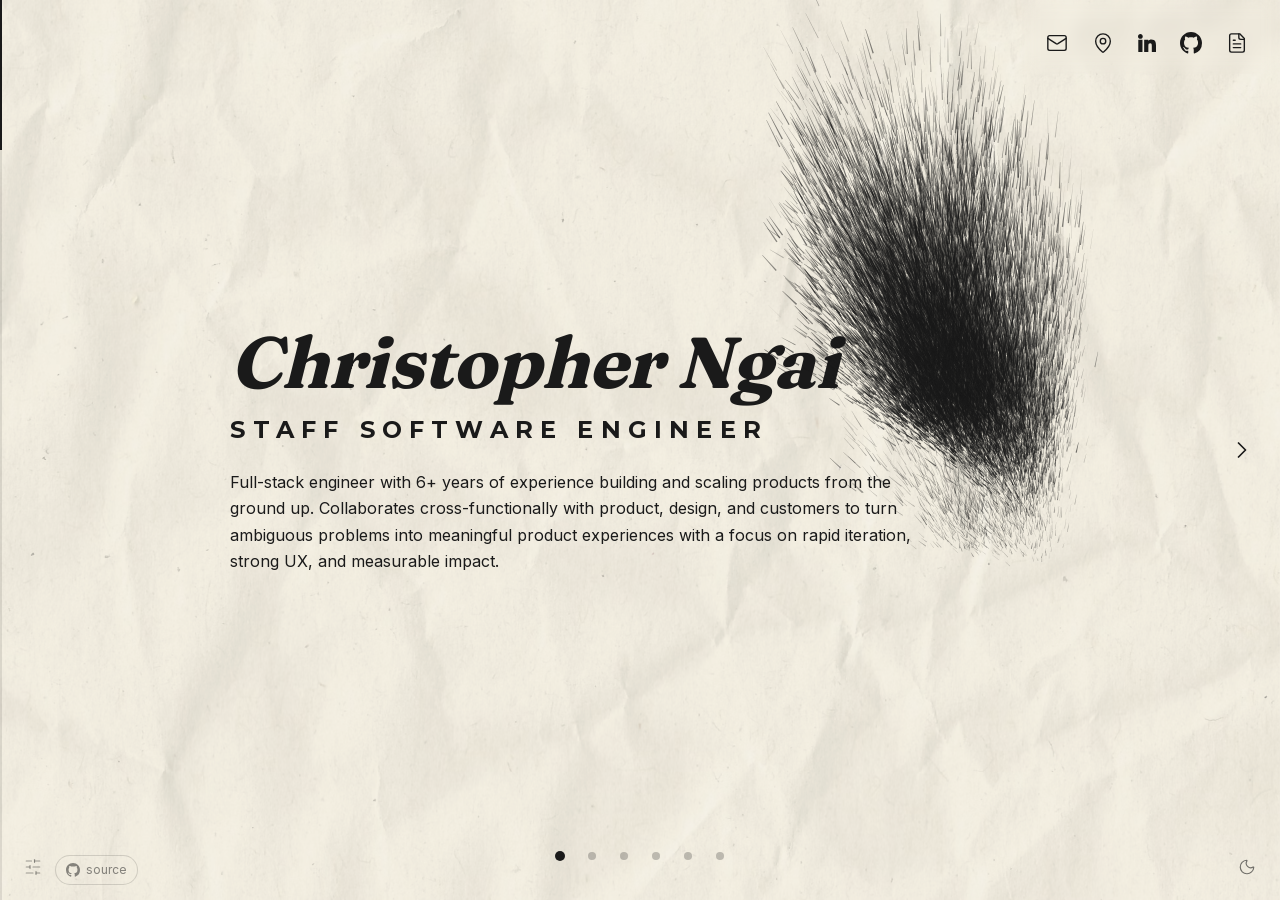
==== for-chris/index.html @ 0be7cb11 "for-chris: preview of christopherngai.com with steering particles Static export of the reconstructio" ====
<!DOCTYPE html><!--UmspXQQrrNGrpHfJHX1kt--><html lang="en" class="inter_5901b7c6-module__ec5Qua__variable fraunces_25c2f599-module__MPtt3G__variable montserrat_d925d8ff-module__mJ-ZZq__variable"><head><meta charSet="utf-8"/><meta name="viewport" content="width=device-width, initial-scale=1"/><link rel="preload" href="/for-chris/_next/static/media/03bda585a99c6450-s.p.ad37b9d9.woff2" as="font" crossorigin="" type="font/woff2"/><link rel="preload" href="/for-chris/_next/static/media/221faba0970ae6e0-s.p.a2cf9b4d.woff2" as="font" crossorigin="" type="font/woff2"/><link rel="preload" href="/for-chris/_next/static/media/83afe278b6a6bb3c-s.p.3a6ba036.woff2" as="font" crossorigin="" type="font/woff2"/><link rel="stylesheet" href="/for-chris/_next/static/chunks/7a5a67666a123b62.css" data-precedence="next"/><link rel="preload" as="script" fetchPriority="low" href="/for-chris/_next/static/chunks/21a0a4061f3ab64d.js"/><script src="/for-chris/_next/static/chunks/aee6c7720838f8a2.js" async=""></script><script src="/for-chris/_next/static/chunks/e3a0896d11464b5d.js" async=""></script><script src="/for-chris/_next/static/chunks/turbopack-8c52d5e7f05a9fce.js" async=""></script><script src="/for-chris/_next/static/chunks/ff1a16fafef87110.js" async=""></script><script src="/for-chris/_next/static/chunks/d2be314c3ece3fbe.js" async=""></script><script src="/for-chris/_next/static/chunks/b44d5087ed7af10b.js" async=""></script><script src="/for-chris/_next/static/chunks/598f9e9ed10eebd5.js" async=""></script><meta name="next-size-adjust" content=""/><title>Christopher Ngai | Software Engineer</title><meta name="description" content="Staff Software Engineer with 6+ years building products at scale. Modern Animal (healthtech), Elsewhere (iOS). UCLA CS. TypeScript, React, Go, AWS."/><link rel="author" href="https://github.com/cngai"/><meta name="author" content="Christopher Ngai"/><meta name="keywords" content="Christopher Ngai,software engineer,staff engineer,full-stack developer,React,TypeScript,Modern Animal,healthtech,iOS,UCLA,Los Angeles"/><meta name="creator" content="Christopher Ngai"/><meta name="robots" content="noindex, nofollow"/><meta property="og:title" content="Christopher Ngai | Software Engineer"/><meta property="og:description" content="Staff Software Engineer with 6+ years building products at scale. Modern Animal (healthtech), Elsewhere (iOS). UCLA CS. TypeScript, React, Go, AWS."/><meta property="og:url" content="https://cngai.dev/"/><meta property="og:site_name" content="Christopher Ngai"/><meta property="og:locale" content="en_US"/><meta property="og:image" content="https://www.christopherngai.com/og-image.png"/><meta property="og:image:width" content="1200"/><meta property="og:image:height" content="630"/><meta property="og:image:alt" content="Christopher Ngai – Staff Software Engineer. Modern Animal, Elsewhere, UCLA."/><meta property="og:type" content="website"/><meta name="twitter:card" content="summary_large_image"/><meta name="twitter:title" content="Christopher Ngai | Software Engineer"/><meta name="twitter:description" content="Staff Software Engineer with 6+ years building products at scale. Modern Animal (healthtech), Elsewhere (iOS). UCLA CS."/><meta name="twitter:image" content="https://www.christopherngai.com/og-image.png"/><link rel="icon" href="/for-chris/icon.svg?icon.8f365269.svg" sizes="any" type="image/svg+xml"/><script>(function(){try{var d=localStorage.getItem("theme-dark");var dark=d!==null?d==="true":window.matchMedia("(prefers-color-scheme:dark)").matches;if(dark)document.documentElement.classList.add("dark")}catch(e){}})();</script><script src="/for-chris/_next/static/chunks/a6dad97d9634a72d.js" noModule=""></script></head><body class="font-sans"><div hidden=""><!--$--><!--/$--></div><div class="h-screen w-screen overflow-hidden bg-paper relative"><div class="fixed inset-0 pointer-events-none opacity-35 dark:opacity-0 transition-opacity duration-300" style="z-index:0;mix-blend-mode:multiply" aria-hidden="true"><img alt="" loading="lazy" decoding="async" data-nimg="fill" style="position:absolute;height:100%;width:100%;left:0;top:0;right:0;bottom:0;object-fit:cover;color:transparent" src="/for-chris/_next/static/media/crumpled-paper.96dbb51f.avif"/></div><a href="https://github.com/jcksncllwy/christopherngai-site" target="_blank" rel="noopener noreferrer" class="fixed bottom-4 left-14 z-50 flex items-center gap-1.5 rounded-full px-2.5 py-1.5 text-xs text-ink/50 hover:text-ink hover:bg-ink/10 ring-1 ring-ink/15 transition-colors duration-300" aria-label="Source code for this version of the site"><svg width="14" height="14" viewBox="0 0 24 24" fill="currentColor" aria-hidden="true"><path d="M12 0C5.37 0 0 5.37 0 12c0 5.31 3.435 9.795 8.205 11.385.6.105.825-.255.825-.57 0-.285-.015-1.23-.015-2.235-3.015.555-3.795-.735-4.035-1.41-.135-.345-.72-1.41-1.23-1.695-.42-.225-1.02-.78-.015-.795.945-.015 1.62.87 1.845 1.23 1.08 1.815 2.805 1.305 3.495.99.105-.78.42-1.305.765-1.605-2.67-.3-5.46-1.335-5.46-5.925 0-1.305.465-2.385 1.23-3.225-.12-.3-.54-1.53.12-3.18 0 0 1.005-.315 3.3 1.23.96-.27 1.98-.405 3-.405s2.04.135 3 .405c2.295-1.56 3.3-1.23 3.3-1.23.66 1.65.24 2.88.12 3.18.765.84 1.23 1.905 1.23 3.225 0 4.605-2.805 5.625-5.475 5.925.435.375.81 1.095.81 2.22 0 1.605-.015 2.895-.015 3.3 0 .315.225.69.825.57A12.02 12.02 0 0 0 24 12c0-6.63-5.37-12-12-12z"></path></svg>source</a><div class="fixed top-0 left-0 right-0 md:left-auto z-30 flex flex-row items-center justify-evenly md:justify-end gap-4 md:gap-2 md:pr-6 md:pt-6 py-3 px-4 md:backdrop-blur-sm md:border-none" aria-label="Contact links"><a href="mailto:contact@christopherngai.com" class="p-2 rounded-full text-ink hover:bg-ink/10 transition-colors cursor-pointer" aria-label="Email: contact@christopherngai.com"><svg xmlns="http://www.w3.org/2000/svg" width="22" height="22" viewBox="0 0 24 24" fill="none" stroke="currentColor" stroke-width="1.5" stroke-linecap="round" stroke-linejoin="round" class="lucide lucide-mail" aria-hidden="true"><path d="m22 7-8.991 5.727a2 2 0 0 1-2.009 0L2 7"></path><rect x="2" y="4" width="20" height="16" rx="2"></rect></svg></a><span class="group relative p-2 rounded-full text-ink hover:bg-ink/10 transition-colors duration-200 cursor-default" aria-label="Location: Los Angeles, CA" tabindex="0"><svg xmlns="http://www.w3.org/2000/svg" width="22" height="22" viewBox="0 0 24 24" fill="none" stroke="currentColor" stroke-width="1.5" stroke-linecap="round" stroke-linejoin="round" class="lucide lucide-map-pin" aria-hidden="true"><path d="M20 10c0 4.993-5.539 10.193-7.399 11.799a1 1 0 0 1-1.202 0C9.539 20.193 4 14.993 4 10a8 8 0 0 1 16 0"></path><circle cx="12" cy="10" r="3"></circle></svg><span class="absolute top-[calc(100%+0.25rem)] left-1/2 -translate-x-1/2 px-2 py-1 text-xs text-ink bg-paper-dark rounded transition-opacity duration-150 whitespace-nowrap pointer-events-none
            md:opacity-0 md:group-hover:opacity-100
            opacity-0">Los Angeles, CA</span></span><a href="https://linkedin.com/in/ctngai" target="_blank" rel="noopener noreferrer" class="p-2 rounded-full text-ink hover:bg-ink/10 transition-colors cursor-pointer" aria-label="LinkedIn profile"><svg width="18" height="18" viewBox="0 0 310 310" fill="currentColor" aria-hidden="true"><path d="M72.16,99.73H9.927c-2.762,0-5,2.239-5,5v199.928c0,2.762,2.238,5,5,5H72.16c2.762,0,5-2.238,5-5V104.73C77.16,101.969,74.922,99.73,72.16,99.73z"></path><path d="M41.066,0.341C18.422,0.341,0,18.743,0,41.362C0,63.991,18.422,82.4,41.066,82.4c22.626,0,41.033-18.41,41.033-41.038C82.1,18.743,63.692,0.341,41.066,0.341z"></path><path d="M230.454,94.761c-24.995,0-43.472,10.745-54.679,22.954V104.73c0-2.761-2.238-5-5-5h-59.599c-2.762,0-5,2.239-5,5v199.928c0,2.762,2.238,5,5,5h62.097c2.762,0,5-2.238,5-5v-98.918c0-33.333,9.054-46.319,32.29-46.319c25.306,0,27.317,20.818,27.317,48.034v97.204c0,2.762,2.238,5,5,5H305c2.762,0,5-2.238,5-5V194.995C310,145.43,300.549,94.761,230.454,94.761z"></path></svg></a><a href="https://github.com/cngai" target="_blank" rel="noopener noreferrer" class="p-2 rounded-full text-ink hover:bg-ink/10 transition-colors cursor-pointer" aria-label="GitHub profile"><svg width="22" height="22" viewBox="0 0 24 24" fill="currentColor" aria-hidden="true"><path d="M12 0C5.37 0 0 5.37 0 12c0 5.31 3.435 9.795 8.205 11.385.6.105.825-.255.825-.57 0-.285-.015-1.23-.015-2.235-3.015.555-3.795-.735-4.035-1.41-.135-.345-.72-1.41-1.23-1.695-.42-.225-1.02-.78-.015-.795.945-.015 1.62.87 1.845 1.23 1.08 1.815 2.805 1.305 3.495.99.105-.78.42-1.305.765-1.605-2.67-.3-5.46-1.335-5.46-5.925 0-1.305.465-2.385 1.23-3.225-.12-.3-.54-1.53.12-3.18 0 0 1.005-.315 3.3 1.23.96-.27 1.98-.405 3-.405s2.04.135 3 .405c2.295-1.56 3.3-1.23 3.3-1.23.66 1.65.24 2.88.12 3.18.765.84 1.23 1.905 1.23 3.225 0 4.605-2.805 5.625-5.475 5.925.435.375.81 1.095.81 2.22 0 1.605-.015 2.895-.015 3.3 0 .315.225.69.825.57A12.02 12.02 0 0 0 24 12c0-6.63-5.37-12-12-12z"></path></svg></a><a href="https://www.christopherngai.com/Christopher_Ngai_Resume.pdf" target="_blank" rel="noopener noreferrer" class="p-2 rounded-full text-ink hover:bg-ink/10 transition-colors cursor-pointer" aria-label="Resume"><svg xmlns="http://www.w3.org/2000/svg" width="22" height="22" viewBox="0 0 24 24" fill="none" stroke="currentColor" stroke-width="1.5" stroke-linecap="round" stroke-linejoin="round" class="lucide lucide-file-text" aria-hidden="true"><path d="M15 2H6a2 2 0 0 0-2 2v16a2 2 0 0 0 2 2h12a2 2 0 0 0 2-2V7Z"></path><path d="M14 2v4a2 2 0 0 0 2 2h4"></path><path d="M10 9H8"></path><path d="M16 13H8"></path><path d="M16 17H8"></path></svg></a></div><nav class="fixed z-40 flex gap-2 bottom-8 left-1/2 -translate-x-1/2 flex-row" aria-label="Section navigation"><button class="group relative p-2 cursor-pointer" aria-label="Go to Intro" aria-current="true"><span class="block w-2 h-2 rounded-full transition-colors duration-300 bg-ink"></span><span class="absolute bottom-[calc(100%+0.5rem)] left-1/2 -translate-x-1/2 px-2 py-1 text-xs text-ink bg-paper-dark rounded opacity-0 group-hover:opacity-100 transition-opacity duration-200 whitespace-nowrap pointer-events-none">Intro</span></button><button class="group relative p-2 cursor-pointer" aria-label="Go to Experience"><span class="block w-2 h-2 rounded-full transition-colors duration-300 bg-ink/25 group-hover:bg-ink/50"></span><span class="absolute bottom-[calc(100%+0.5rem)] left-1/2 -translate-x-1/2 px-2 py-1 text-xs text-ink bg-paper-dark rounded opacity-0 group-hover:opacity-100 transition-opacity duration-200 whitespace-nowrap pointer-events-none">Experience</span></button><button class="group relative p-2 cursor-pointer" aria-label="Go to Projects"><span class="block w-2 h-2 rounded-full transition-colors duration-300 bg-ink/25 group-hover:bg-ink/50"></span><span class="absolute bottom-[calc(100%+0.5rem)] left-1/2 -translate-x-1/2 px-2 py-1 text-xs text-ink bg-paper-dark rounded opacity-0 group-hover:opacity-100 transition-opacity duration-200 whitespace-nowrap pointer-events-none">Projects</span></button><button class="group relative p-2 cursor-pointer" aria-label="Go to Education"><span class="block w-2 h-2 rounded-full transition-colors duration-300 bg-ink/25 group-hover:bg-ink/50"></span><span class="absolute bottom-[calc(100%+0.5rem)] left-1/2 -translate-x-1/2 px-2 py-1 text-xs text-ink bg-paper-dark rounded opacity-0 group-hover:opacity-100 transition-opacity duration-200 whitespace-nowrap pointer-events-none">Education</span></button><button class="group relative p-2 cursor-pointer" aria-label="Go to Skills"><span class="block w-2 h-2 rounded-full transition-colors duration-300 bg-ink/25 group-hover:bg-ink/50"></span><span class="absolute bottom-[calc(100%+0.5rem)] left-1/2 -translate-x-1/2 px-2 py-1 text-xs text-ink bg-paper-dark rounded opacity-0 group-hover:opacity-100 transition-opacity duration-200 whitespace-nowrap pointer-events-none">Skills</span></button><button class="group relative p-2 cursor-pointer" aria-label="Go to Interests"><span class="block w-2 h-2 rounded-full transition-colors duration-300 bg-ink/25 group-hover:bg-ink/50"></span><span class="absolute bottom-[calc(100%+0.5rem)] left-1/2 -translate-x-1/2 px-2 py-1 text-xs text-ink bg-paper-dark rounded opacity-0 group-hover:opacity-100 transition-opacity duration-200 whitespace-nowrap pointer-events-none">Interests</span></button></nav><div class="fixed z-30 bg-ink/10 top-0 left-0 bottom-0 w-0.5"><div class="bg-ink w-full" style="height:16.666666666666664%;width:100%"></div></div><canvas class="fixed inset-0 z-[35] pointer-events-none" aria-hidden="true"></canvas><button type="button" class="fixed bottom-4 left-4 z-50 p-2 rounded-full text-ink/40 hover:text-ink transition-colors duration-300 cursor-pointer" aria-label="Show particle controls" aria-expanded="false"><svg xmlns="http://www.w3.org/2000/svg" width="18" height="18" viewBox="0 0 24 24" fill="none" stroke="currentColor" stroke-width="1.5" stroke-linecap="round" stroke-linejoin="round" class="lucide lucide-sliders-horizontal" aria-hidden="true"><line x1="21" x2="14" y1="4" y2="4"></line><line x1="10" x2="3" y1="4" y2="4"></line><line x1="21" x2="12" y1="12" y2="12"></line><line x1="8" x2="3" y1="12" y2="12"></line><line x1="21" x2="16" y1="20" y2="20"></line><line x1="12" x2="3" y1="20" y2="20"></line><line x1="14" x2="14" y1="2" y2="6"></line><line x1="8" x2="8" y1="10" y2="14"></line><line x1="16" x2="16" y1="18" y2="22"></line></svg></button><button type="button" class="fixed right-4 top-1/2 -translate-y-1/2 z-10 p-2 rounded-full text-ink transition-colors duration-300 hover:bg-ink/10 cursor-pointer" aria-label="Next section"><svg xmlns="http://www.w3.org/2000/svg" width="28" height="28" viewBox="0 0 24 24" fill="none" stroke="currentColor" stroke-width="1.5" stroke-linecap="round" stroke-linejoin="round" class="lucide lucide-chevron-right" aria-hidden="true"><path d="m9 18 6-6-6-6"></path></svg></button><div class="h-full w-full scrollbar-hide overflow-x-auto overflow-y-hidden snap-x snap-mandatory flex"><div class="min-w-full h-full shrink-0 snap-start"><section class="section-container snap-start flex items-center justify-center p-5 md:p-16 lg:p-24 relative"><div class="max-w-[51.2rem] lg:max-w-[38rem] xl:max-w-[51.2rem] w-full flex flex-col md:flex-row items-center gap-4 md:gap-16 lg:gap-24" style="opacity:0"><div class="flex-1 text-left md:text-left flex flex-col gap-4 md:gap-6"><div class="flex-1 text-left md:text-left flex flex-col gap-3 md:gap-4"><h1 class="type-title text-4xl md:text-6xl lg:text-7xl text-ink" style="opacity:0;transform:translateY(20px)">Christopher Ngai</h1><p class="type-subtitle tracking-[0.3em] uppercase text-ink" style="opacity:0;transform:translateY(20px)">Staff Software Engineer</p></div><p class="type-body text-ink" style="opacity:0;transform:translateY(20px)">Full-stack engineer with 6+ years of experience building and scaling products from the ground up. Collaborates cross-functionally with product, design, and customers to turn ambiguous problems into meaningful product experiences with a focus on rapid iteration, strong UX, and measurable impact.</p></div></div></section></div><div class="min-w-full h-full shrink-0 snap-start"><section class="section-container snap-start flex items-center justify-center p-5 md:p-16 lg:p-24 relative"><div class="max-w-[44.8rem] w-full max-h-[85vh] overflow-y-auto"><div class="text-left flex flex-col gap-3 md:gap-4"><h1 class="type-title text-4xl md:text-6xl lg:text-7xl text-ink">Experience</h1><div class="flex flex-col gap-1.5 md:gap-2"><div class="type-subtitle flex flex-col md:flex-row md:justify-between md:items-baseline gap-0.5 md:gap-4 text-ink"><span>Modern Animal</span><span class="flex-shrink-0 md:ml-auto text-sm md:text-[1.5rem]">2019 - Present</span></div><p class="type-body-large text-ink">Staff Software Engineer</p></div><p class="type-body text-ink">Grew from intern to Staff Engineer over 6 years at a tech-forward veterinary company, helping scale products to 90,000 members and $95M revenue.</p><ul class="type-body text-ink flex flex-col gap-2 md:gap-3 list-none pl-0"><li class="flex gap-2 md:gap-3 items-start"><span class="text-ink flex-shrink-0">•</span><span>Drove $2.1M ARR by architecting Autoship subscriptions (billing, EMR, e-commerce), reaching 4,100+ active subs and doubling ship dispense rate from 5% to 10% in 6 months.</span></li><li class="flex gap-2 md:gap-3 items-start"><span class="text-ink flex-shrink-0">•</span><span>Led integration with one of the nation&#x27;s largest pet pharmacies, shipping 10k+ orders with zero major incidents, expanding catalog by 3x, and saving 190+ ops hours/week.</span></li><li class="flex gap-2 md:gap-3 items-start"><span class="text-ink flex-shrink-0">•</span><span>Introduced AI dev workflows across a 14-engineer team, building Slack-to-GitHub automation on AWS Lambda and driving adoption of agentic coding tools, saving 400+ hours/year.</span></li></ul></div></div></section></div><div class="min-w-full h-full shrink-0 snap-start"><section class="section-container snap-start flex items-center justify-center p-5 md:p-16 lg:p-24"><div class="max-w-[44.8rem] w-full max-h-[85vh] overflow-y-auto"><div class="text-left flex flex-col gap-3 md:gap-4"><h1 class="type-title text-4xl md:text-6xl lg:text-7xl text-ink">Projects</h1><div class="flex flex-col gap-1.5 md:gap-2"><div class="type-subtitle flex flex-col md:flex-row md:justify-between md:items-baseline gap-0.5 md:gap-4 text-ink"><span>Elsewhere<!-- -->, <!-- -->iOS Social Media App</span><span class="flex-shrink-0 md:ml-auto text-sm md:text-[1.5rem]">2025 - Present</span></div><p class="type-body-large text-ink">Founding Engineer</p></div><p class="type-body text-ink">Building a back-to-basics social app: chronological feed, no algorithms, no vanity metrics. Built with Swift, Go, ScyllaDB. 100+ beta users in first month.</p><ul class="type-body text-ink flex flex-col gap-2 md:gap-3 list-none pl-0"><li class="flex gap-2 md:gap-3 items-start"><span class="text-ink flex-shrink-0">•</span><span>Designed and shipped a fast, fluid media experience end-to-end with real-time Websocket feed, multi-image/video posting, and a custom media pipeline handling compression and transcoding.</span></li><li class="flex gap-2 md:gap-3 items-start"><span class="text-ink flex-shrink-0">•</span><span>Building Go backend on self-hosted Kubernetes with ScyllaDB and Cloudflare Workers CDN, optimizing for low-latency media delivery.</span></li></ul></div></div></section></div><div class="min-w-full h-full shrink-0 snap-start"><section class="section-container snap-start flex items-center justify-center p-5 md:p-16 lg:p-24 relative"><div class="max-w-[51.2rem] w-full flex flex-col md:flex-row items-center gap-4 md:gap-16 lg:gap-24"><div class="flex-1 text-left md:text-left flex flex-col gap-4 md:gap-6"><h1 class="type-title text-4xl md:text-6xl lg:text-7xl text-ink">Education</h1><div class="flex flex-col gap-1.5 md:gap-2"><div class="type-subtitle flex flex-col md:flex-row md:justify-between md:items-baseline gap-0.5 md:gap-4 text-ink"><span>University of California, Los Angeles</span><span class="flex-shrink-0 md:ml-auto text-ink text-sm md:text-[1.5rem]">June 2020</span></div><p class="type-body-large text-ink">B.S. Computer Science &amp; Engineering</p><p class="type-body text-ink">Dean&#x27;s Honors List</p></div><div class="flex flex-col gap-1.5 md:gap-2"><div class="type-subtitle flex flex-col md:flex-row md:justify-between md:items-baseline gap-0.5 md:gap-4 text-ink"><span>Campus Events Commission, UCLA</span><span class="flex-shrink-0 md:ml-auto text-ink text-sm md:text-[1.5rem]">2017 - 2020</span></div><p class="type-body-large text-ink">Web Development Director</p><ul class="type-body text-ink flex flex-col gap-2 md:gap-3 list-none pl-0"><li class="flex gap-2 md:gap-3 items-start"><span class="text-ink flex-shrink-0">•</span><span>Managed team of 10 developers building web and mobile apps for campus-wide events.</span></li><li class="flex gap-2 md:gap-3 items-start"><span class="text-ink flex-shrink-0">•</span><span>Built Bruin Bash concert website serving 40,000+ UCLA students.</span></li></ul></div></div></div></section></div><div class="min-w-full h-full shrink-0 snap-start"><section class="section-container snap-start flex items-center justify-center p-5 md:p-16 lg:p-24"><div class="max-w-[51.2rem] w-full max-h-[85vh] overflow-y-auto"><div class="text-left flex flex-col gap-4 md:gap-6"><h1 class="type-title text-4xl md:text-6xl lg:text-7xl text-ink">Skills</h1><div class="grid grid-cols-1 sm:grid-cols-2 lg:grid-cols-3 gap-4 md:gap-6 lg:gap-8"><div class="type-body flex flex-col gap-2"><h3 class="type-subtitle text-ink text-base">Languages</h3><p class="type-body text-ink leading-relaxed">TypeScript, JavaScript, Python</p></div><div class="type-body flex flex-col gap-2"><h3 class="type-subtitle text-ink text-base">Frontend</h3><p class="type-body text-ink leading-relaxed">React, React Native, GraphQL, Apollo, Redux, Zustand</p></div><div class="type-body flex flex-col gap-2"><h3 class="type-subtitle text-ink text-base">Backend</h3><p class="type-body text-ink leading-relaxed">Django, PostgreSQL, Celery, Redis, Strawberry GraphQL</p></div><div class="type-body flex flex-col gap-2"><h3 class="type-subtitle text-ink text-base">AI Tooling</h3><p class="type-body text-ink leading-relaxed">Claude Code, Cursor, Codex, GitHub Copilot, MCP, Langchain</p></div><div class="type-body flex flex-col gap-2"><h3 class="type-subtitle text-ink text-base">Cloud &amp; Infra</h3><p class="type-body text-ink leading-relaxed">AWS (ECS, Lambda, S3, CloudFront), Google Cloud, Docker</p></div><div class="type-body flex flex-col gap-2"><h3 class="type-subtitle text-ink text-base">Testing</h3><p class="type-body text-ink leading-relaxed">Jest, React Testing Library</p></div></div></div></div></section></div><div class="min-w-full h-full shrink-0 snap-start"><section class="section-container snap-start flex items-center justify-center p-5 md:p-16 lg:p-24"><div class="max-w-[51.2rem] w-full flex flex-col gap-4 md:gap-6"><h1 class="type-title text-4xl md:text-6xl lg:text-7xl text-ink">Interests</h1><ul class="grid grid-cols-2 gap-x-4 gap-y-2 list-none pl-0 md:hidden type-body text-ink"><li class="flex gap-2 items-start"><span class="flex-shrink-0">•</span><span>Cooking</span></li><li class="flex gap-2 items-start"><span class="flex-shrink-0">•</span><span>Puzzles</span></li><li class="flex gap-2 items-start"><span class="flex-shrink-0">•</span><span>Soccer</span></li><li class="flex gap-2 items-start"><span class="flex-shrink-0">•</span><span>3D Printing</span></li><li class="flex gap-2 items-start"><span class="flex-shrink-0">•</span><span>Golf</span></li><li class="flex gap-2 items-start"><span class="flex-shrink-0">•</span><span>Asian Literature</span></li></ul><div class="hidden md:grid md:grid-cols-2 lg:grid-cols-3 gap-4 md:gap-6"><div class="flex flex-col gap-2"><h3 class="type-subtitle text-ink text-base">Cooking</h3><p class="type-body text-ink leading-relaxed">Always experimenting with new cuisines. My kitchen doubles as a food lab and cultural deep dive.</p></div><div class="flex flex-col gap-2"><h3 class="type-subtitle text-ink text-base">Puzzles</h3><p class="type-body text-ink leading-relaxed">Jigsaw puzzles as meditation. There&#x27;s something deeply satisfying about finding order in a pile of chaos.</p></div><div class="flex flex-col gap-2"><h3 class="type-subtitle text-ink text-base">Soccer</h3><p class="type-body text-ink leading-relaxed">Playing since I was 5 and still at it. Grew up enjoying Bayern Munich and Barcelona.</p></div><div class="flex flex-col gap-2"><h3 class="type-subtitle text-ink text-base">3D Printing</h3><p class="type-body text-ink leading-relaxed">Recently got a Bambu A1 Mini and been printing practical things. Early days, but fully hooked.</p></div><div class="flex flex-col gap-2"><h3 class="type-subtitle text-ink text-base">Golf</h3><p class="type-body text-ink leading-relaxed">Picked it up as an adult hobby and fully embracing the beginner&#x27;s journey. Still trying to find the fairway.</p></div><div class="flex flex-col gap-2"><h3 class="type-subtitle text-ink text-base">Asian Literature</h3><p class="type-body text-ink leading-relaxed">Drawn to surrealist storytelling and rich cultural atmosphere. Currently deep into Murakami and Uketsu.</p></div></div></div></section></div></div></div><!--$--><!--/$--><script src="/for-chris/_next/static/chunks/21a0a4061f3ab64d.js" id="_R_" async=""></script><script>(self.__next_f=self.__next_f||[]).push([0])</script><script>self.__next_f.push([1,"1:\"$Sreact.fragment\"\n2:I[39756,[\"/for-chris/_next/static/chunks/ff1a16fafef87110.js\",\"/for-chris/_next/static/chunks/d2be314c3ece3fbe.js\"],\"default\"]\n3:I[37457,[\"/for-chris/_next/static/chunks/ff1a16fafef87110.js\",\"/for-chris/_next/static/chunks/d2be314c3ece3fbe.js\"],\"default\"]\n4:I[47257,[\"/for-chris/_next/static/chunks/ff1a16fafef87110.js\",\"/for-chris/_next/static/chunks/d2be314c3ece3fbe.js\"],\"ClientPageRoot\"]\n5:I[31713,[\"/for-chris/_next/static/chunks/b44d5087ed7af10b.js\",\"/for-chris/_next/static/chunks/598f9e9ed10eebd5.js\"],\"default\"]\n8:I[97367,[\"/for-chris/_next/static/chunks/ff1a16fafef87110.js\",\"/for-chris/_next/static/chunks/d2be314c3ece3fbe.js\"],\"OutletBoundary\"]\n9:\"$Sreact.suspense\"\nb:I[97367,[\"/for-chris/_next/static/chunks/ff1a16fafef87110.js\",\"/for-chris/_next/static/chunks/d2be314c3ece3fbe.js\"],\"ViewportBoundary\"]\nd:I[97367,[\"/for-chris/_next/static/chunks/ff1a16fafef87110.js\",\"/for-chris/_next/static/chunks/d2be314c3ece3fbe.js\"],\"MetadataBoundary\"]\nf:I[68027,[],\"default\"]\n:HL[\"/for-chris/_next/static/chunks/7a5a67666a123b62.css\",\"style\"]\n:HL[\"/for-chris/_next/static/media/03bda585a99c6450-s.p.ad37b9d9.woff2\",\"font\",{\"crossOrigin\":\"\",\"type\":\"font/woff2\"}]\n:HL[\"/for-chris/_next/static/media/221faba0970ae6e0-s.p.a2cf9b4d.woff2\",\"font\",{\"crossOrigin\":\"\",\"type\":\"font/woff2\"}]\n:HL[\"/for-chris/_next/static/media/83afe278b6a6bb3c-s.p.3a6ba036.woff2\",\"font\",{\"crossOrigin\":\"\",\"type\":\"font/woff2\"}]\n"])</script><script>self.__next_f.push([1,"0:{\"P\":null,\"b\":\"UmspXQQrrNGrpHfJHX1kt\",\"c\":[\"\",\"\"],\"q\":\"\",\"i\":false,\"f\":[[[\"\",{\"children\":[\"__PAGE__\",{}]},\"$undefined\",\"$undefined\",true],[[\"$\",\"$1\",\"c\",{\"children\":[[[\"$\",\"link\",\"0\",{\"rel\":\"stylesheet\",\"href\":\"/for-chris/_next/static/chunks/7a5a67666a123b62.css\",\"precedence\":\"next\",\"crossOrigin\":\"$undefined\",\"nonce\":\"$undefined\"}]],[\"$\",\"html\",null,{\"lang\":\"en\",\"className\":\"inter_5901b7c6-module__ec5Qua__variable fraunces_25c2f599-module__MPtt3G__variable montserrat_d925d8ff-module__mJ-ZZq__variable\",\"suppressHydrationWarning\":true,\"children\":[[\"$\",\"head\",null,{\"children\":[\"$\",\"script\",null,{\"dangerouslySetInnerHTML\":{\"__html\":\"(function(){try{var d=localStorage.getItem(\\\"theme-dark\\\");var dark=d!==null?d===\\\"true\\\":window.matchMedia(\\\"(prefers-color-scheme:dark)\\\").matches;if(dark)document.documentElement.classList.add(\\\"dark\\\")}catch(e){}})();\"}}]}],[\"$\",\"body\",null,{\"className\":\"font-sans\",\"children\":[\"$\",\"$L2\",null,{\"parallelRouterKey\":\"children\",\"error\":\"$undefined\",\"errorStyles\":\"$undefined\",\"errorScripts\":\"$undefined\",\"template\":[\"$\",\"$L3\",null,{}],\"templateStyles\":\"$undefined\",\"templateScripts\":\"$undefined\",\"notFound\":[[[\"$\",\"title\",null,{\"children\":\"404: This page could not be found.\"}],[\"$\",\"div\",null,{\"style\":{\"fontFamily\":\"system-ui,\\\"Segoe UI\\\",Roboto,Helvetica,Arial,sans-serif,\\\"Apple Color Emoji\\\",\\\"Segoe UI Emoji\\\"\",\"height\":\"100vh\",\"textAlign\":\"center\",\"display\":\"flex\",\"flexDirection\":\"column\",\"alignItems\":\"center\",\"justifyContent\":\"center\"},\"children\":[\"$\",\"div\",null,{\"children\":[[\"$\",\"style\",null,{\"dangerouslySetInnerHTML\":{\"__html\":\"body{color:#000;background:#fff;margin:0}.next-error-h1{border-right:1px solid rgba(0,0,0,.3)}@media (prefers-color-scheme:dark){body{color:#fff;background:#000}.next-error-h1{border-right:1px solid rgba(255,255,255,.3)}}\"}}],[\"$\",\"h1\",null,{\"className\":\"next-error-h1\",\"style\":{\"display\":\"inline-block\",\"margin\":\"0 20px 0 0\",\"padding\":\"0 23px 0 0\",\"fontSize\":24,\"fontWeight\":500,\"verticalAlign\":\"top\",\"lineHeight\":\"49px\"},\"children\":404}],[\"$\",\"div\",null,{\"style\":{\"display\":\"inline-block\"},\"children\":[\"$\",\"h2\",null,{\"style\":{\"fontSize\":14,\"fontWeight\":400,\"lineHeight\":\"49px\",\"margin\":0},\"children\":\"This page could not be found.\"}]}]]}]}]],[]],\"forbidden\":\"$undefined\",\"unauthorized\":\"$undefined\"}]}]]}]]}],{\"children\":[[\"$\",\"$1\",\"c\",{\"children\":[[\"$\",\"$L4\",null,{\"Component\":\"$5\",\"serverProvidedParams\":{\"searchParams\":{},\"params\":{},\"promises\":[\"$@6\",\"$@7\"]}}],[[\"$\",\"script\",\"script-0\",{\"src\":\"/for-chris/_next/static/chunks/b44d5087ed7af10b.js\",\"async\":true,\"nonce\":\"$undefined\"}],[\"$\",\"script\",\"script-1\",{\"src\":\"/for-chris/_next/static/chunks/598f9e9ed10eebd5.js\",\"async\":true,\"nonce\":\"$undefined\"}]],[\"$\",\"$L8\",null,{\"children\":[\"$\",\"$9\",null,{\"name\":\"Next.MetadataOutlet\",\"children\":\"$@a\"}]}]]}],{},null,false,false]},null,false,false],[\"$\",\"$1\",\"h\",{\"children\":[null,[\"$\",\"$Lb\",null,{\"children\":\"$Lc\"}],[\"$\",\"div\",null,{\"hidden\":true,\"children\":[\"$\",\"$Ld\",null,{\"children\":[\"$\",\"$9\",null,{\"name\":\"Next.Metadata\",\"children\":\"$Le\"}]}]}],[\"$\",\"meta\",null,{\"name\":\"next-size-adjust\",\"content\":\"\"}]]}],false]],\"m\":\"$undefined\",\"G\":[\"$f\",[]],\"S\":true}\n"])</script><script>self.__next_f.push([1,"6:{}\n7:\"$0:f:0:1:1:children:0:props:children:0:props:serverProvidedParams:params\"\n"])</script><script>self.__next_f.push([1,"c:[[\"$\",\"meta\",\"0\",{\"charSet\":\"utf-8\"}],[\"$\",\"meta\",\"1\",{\"name\":\"viewport\",\"content\":\"width=device-width, initial-scale=1\"}]]\n"])</script><script>self.__next_f.push([1,"10:I[27201,[\"/for-chris/_next/static/chunks/ff1a16fafef87110.js\",\"/for-chris/_next/static/chunks/d2be314c3ece3fbe.js\"],\"IconMark\"]\na:null\n"])</script><script>self.__next_f.push([1,"e:[[\"$\",\"title\",\"0\",{\"children\":\"Christopher Ngai | Software Engineer\"}],[\"$\",\"meta\",\"1\",{\"name\":\"description\",\"content\":\"Staff Software Engineer with 6+ years building products at scale. Modern Animal (healthtech), Elsewhere (iOS). UCLA CS. TypeScript, React, Go, AWS.\"}],[\"$\",\"link\",\"2\",{\"rel\":\"author\",\"href\":\"https://github.com/cngai\"}],[\"$\",\"meta\",\"3\",{\"name\":\"author\",\"content\":\"Christopher Ngai\"}],[\"$\",\"meta\",\"4\",{\"name\":\"keywords\",\"content\":\"Christopher Ngai,software engineer,staff engineer,full-stack developer,React,TypeScript,Modern Animal,healthtech,iOS,UCLA,Los Angeles\"}],[\"$\",\"meta\",\"5\",{\"name\":\"creator\",\"content\":\"Christopher Ngai\"}],[\"$\",\"meta\",\"6\",{\"name\":\"robots\",\"content\":\"noindex, nofollow\"}],[\"$\",\"meta\",\"7\",{\"property\":\"og:title\",\"content\":\"Christopher Ngai | Software Engineer\"}],[\"$\",\"meta\",\"8\",{\"property\":\"og:description\",\"content\":\"Staff Software Engineer with 6+ years building products at scale. Modern Animal (healthtech), Elsewhere (iOS). UCLA CS. TypeScript, React, Go, AWS.\"}],[\"$\",\"meta\",\"9\",{\"property\":\"og:url\",\"content\":\"https://cngai.dev/\"}],[\"$\",\"meta\",\"10\",{\"property\":\"og:site_name\",\"content\":\"Christopher Ngai\"}],[\"$\",\"meta\",\"11\",{\"property\":\"og:locale\",\"content\":\"en_US\"}],[\"$\",\"meta\",\"12\",{\"property\":\"og:image\",\"content\":\"https://www.christopherngai.com/og-image.png\"}],[\"$\",\"meta\",\"13\",{\"property\":\"og:image:width\",\"content\":\"1200\"}],[\"$\",\"meta\",\"14\",{\"property\":\"og:image:height\",\"content\":\"630\"}],[\"$\",\"meta\",\"15\",{\"property\":\"og:image:alt\",\"content\":\"Christopher Ngai – Staff Software Engineer. Modern Animal, Elsewhere, UCLA.\"}],[\"$\",\"meta\",\"16\",{\"property\":\"og:type\",\"content\":\"website\"}],[\"$\",\"meta\",\"17\",{\"name\":\"twitter:card\",\"content\":\"summary_large_image\"}],[\"$\",\"meta\",\"18\",{\"name\":\"twitter:title\",\"content\":\"Christopher Ngai | Software Engineer\"}],[\"$\",\"meta\",\"19\",{\"name\":\"twitter:description\",\"content\":\"Staff Software Engineer with 6+ years building products at scale. Modern Animal (healthtech), Elsewhere (iOS). UCLA CS.\"}],[\"$\",\"meta\",\"20\",{\"name\":\"twitter:image\",\"content\":\"https://www.christopherngai.com/og-image.png\"}],[\"$\",\"link\",\"21\",{\"rel\":\"icon\",\"href\":\"/for-chris/icon.svg?icon.8f365269.svg\",\"sizes\":\"any\",\"type\":\"image/svg+xml\"}],[\"$\",\"$L10\",\"22\",{}]]\n"])</script></body></html>
---- for-chris/_next/static/chunks/7a5a67666a123b62.css ----
@font-face{font-family:Inter;font-style:normal;font-weight:100 900;font-display:swap;src:url(../media/2c55a0e60120577a-s.2a48534a.woff2)format("woff2");unicode-range:U+460-52F,U+1C80-1C8A,U+20B4,U+2DE0-2DFF,U+A640-A69F,U+FE2E-FE2F}@font-face{font-family:Inter;font-style:normal;font-weight:100 900;font-display:swap;src:url(../media/9c72aa0f40e4eef8-s.18a48cbc.woff2)format("woff2");unicode-range:U+301,U+400-45F,U+490-491,U+4B0-4B1,U+2116}@font-face{font-family:Inter;font-style:normal;font-weight:100 900;font-display:swap;src:url(../media/ad66f9afd8947f86-s.7a40eb73.woff2)format("woff2");unicode-range:U+1F??}@font-face{font-family:Inter;font-style:normal;font-weight:100 900;font-display:swap;src:url(../media/5476f68d60460930-s.c995e352.woff2)format("woff2");unicode-range:U+370-377,U+37A-37F,U+384-38A,U+38C,U+38E-3A1,U+3A3-3FF}@font-face{font-family:Inter;font-style:normal;font-weight:100 900;font-display:swap;src:url(../media/2bbe8d2671613f1f-s.76dcb0b2.woff2)format("woff2");unicode-range:U+102-103,U+110-111,U+128-129,U+168-169,U+1A0-1A1,U+1AF-1B0,U+300-301,U+303-304,U+308-309,U+323,U+329,U+1EA0-1EF9,U+20AB}@font-face{font-family:Inter;font-style:normal;font-weight:100 900;font-display:swap;src:url(../media/1bffadaabf893a1e-s.7cd81963.woff2)format("woff2");unicode-range:U+100-2BA,U+2BD-2C5,U+2C7-2CC,U+2CE-2D7,U+2DD-2FF,U+304,U+308,U+329,U+1D00-1DBF,U+1E00-1E9F,U+1EF2-1EFF,U+2020,U+20A0-20AB,U+20AD-20C4,U+2113,U+2C60-2C7F,U+A720-A7FF}@font-face{font-family:Inter;font-style:normal;font-weight:100 900;font-display:swap;src:url(../media/83afe278b6a6bb3c-s.p.3a6ba036.woff2)format("woff2");unicode-range:U+??,U+131,U+152-153,U+2BB-2BC,U+2C6,U+2DA,U+2DC,U+304,U+308,U+329,U+2000-206F,U+20AC,U+2122,U+2191,U+2193,U+2212,U+2215,U+FEFF,U+FFFD}@font-face{font-family:Inter Fallback;src:local(Arial);ascent-override:90.44%;descent-override:22.52%;line-gap-override:0.0%;size-adjust:107.12%}.inter_5901b7c6-module__ec5Qua__className{font-family:Inter,Inter Fallback;font-style:normal}.inter_5901b7c6-module__ec5Qua__variable{--font-inter:"Inter","Inter Fallback"}
@font-face{font-family:Fraunces;font-style:normal;font-weight:300;font-display:swap;src:url(../media/1e219c03c996efbd-s.ba7d7329.woff2)format("woff2");unicode-range:U+102-103,U+110-111,U+128-129,U+168-169,U+1A0-1A1,U+1AF-1B0,U+300-301,U+303-304,U+308-309,U+323,U+329,U+1EA0-1EF9,U+20AB}@font-face{font-family:Fraunces;font-style:normal;font-weight:300;font-display:swap;src:url(../media/b35b0dbffda7f2c4-s.0c27b1b4.woff2)format("woff2");unicode-range:U+100-2BA,U+2BD-2C5,U+2C7-2CC,U+2CE-2D7,U+2DD-2FF,U+304,U+308,U+329,U+1D00-1DBF,U+1E00-1E9F,U+1EF2-1EFF,U+2020,U+20A0-20AB,U+20AD-20C4,U+2113,U+2C60-2C7F,U+A720-A7FF}@font-face{font-family:Fraunces;font-style:normal;font-weight:300;font-display:swap;src:url(../media/03bda585a99c6450-s.p.ad37b9d9.woff2)format("woff2");unicode-range:U+??,U+131,U+152-153,U+2BB-2BC,U+2C6,U+2DA,U+2DC,U+304,U+308,U+329,U+2000-206F,U+20AC,U+2122,U+2191,U+2193,U+2212,U+2215,U+FEFF,U+FFFD}@font-face{font-family:Fraunces;font-style:normal;font-weight:400;font-display:swap;src:url(../media/1e219c03c996efbd-s.ba7d7329.woff2)format("woff2");unicode-range:U+102-103,U+110-111,U+128-129,U+168-169,U+1A0-1A1,U+1AF-1B0,U+300-301,U+303-304,U+308-309,U+323,U+329,U+1EA0-1EF9,U+20AB}@font-face{font-family:Fraunces;font-style:normal;font-weight:400;font-display:swap;src:url(../media/b35b0dbffda7f2c4-s.0c27b1b4.woff2)format("woff2");unicode-range:U+100-2BA,U+2BD-2C5,U+2C7-2CC,U+2CE-2D7,U+2DD-2FF,U+304,U+308,U+329,U+1D00-1DBF,U+1E00-1E9F,U+1EF2-1EFF,U+2020,U+20A0-20AB,U+20AD-20C4,U+2113,U+2C60-2C7F,U+A720-A7FF}@font-face{font-family:Fraunces;font-style:normal;font-weight:400;font-display:swap;src:url(../media/03bda585a99c6450-s.p.ad37b9d9.woff2)format("woff2");unicode-range:U+??,U+131,U+152-153,U+2BB-2BC,U+2C6,U+2DA,U+2DC,U+304,U+308,U+329,U+2000-206F,U+20AC,U+2122,U+2191,U+2193,U+2212,U+2215,U+FEFF,U+FFFD}@font-face{font-family:Fraunces;font-style:normal;font-weight:500;font-display:swap;src:url(../media/1e219c03c996efbd-s.ba7d7329.woff2)format("woff2");unicode-range:U+102-103,U+110-111,U+128-129,U+168-169,U+1A0-1A1,U+1AF-1B0,U+300-301,U+303-304,U+308-309,U+323,U+329,U+1EA0-1EF9,U+20AB}@font-face{font-family:Fraunces;font-style:normal;font-weight:500;font-display:swap;src:url(../media/b35b0dbffda7f2c4-s.0c27b1b4.woff2)format("woff2");unicode-range:U+100-2BA,U+2BD-2C5,U+2C7-2CC,U+2CE-2D7,U+2DD-2FF,U+304,U+308,U+329,U+1D00-1DBF,U+1E00-1E9F,U+1EF2-1EFF,U+2020,U+20A0-20AB,U+20AD-20C4,U+2113,U+2C60-2C7F,U+A720-A7FF}@font-face{font-family:Fraunces;font-style:normal;font-weight:500;font-display:swap;src:url(../media/03bda585a99c6450-s.p.ad37b9d9.woff2)format("woff2");unicode-range:U+??,U+131,U+152-153,U+2BB-2BC,U+2C6,U+2DA,U+2DC,U+304,U+308,U+329,U+2000-206F,U+20AC,U+2122,U+2191,U+2193,U+2212,U+2215,U+FEFF,U+FFFD}@font-face{font-family:Fraunces;font-style:normal;font-weight:600;font-display:swap;src:url(../media/1e219c03c996efbd-s.ba7d7329.woff2)format("woff2");unicode-range:U+102-103,U+110-111,U+128-129,U+168-169,U+1A0-1A1,U+1AF-1B0,U+300-301,U+303-304,U+308-309,U+323,U+329,U+1EA0-1EF9,U+20AB}@font-face{font-family:Fraunces;font-style:normal;font-weight:600;font-display:swap;src:url(../media/b35b0dbffda7f2c4-s.0c27b1b4.woff2)format("woff2");unicode-range:U+100-2BA,U+2BD-2C5,U+2C7-2CC,U+2CE-2D7,U+2DD-2FF,U+304,U+308,U+329,U+1D00-1DBF,U+1E00-1E9F,U+1EF2-1EFF,U+2020,U+20A0-20AB,U+20AD-20C4,U+2113,U+2C60-2C7F,U+A720-A7FF}@font-face{font-family:Fraunces;font-style:normal;font-weight:600;font-display:swap;src:url(../media/03bda585a99c6450-s.p.ad37b9d9.woff2)format("woff2");unicode-range:U+??,U+131,U+152-153,U+2BB-2BC,U+2C6,U+2DA,U+2DC,U+304,U+308,U+329,U+2000-206F,U+20AC,U+2122,U+2191,U+2193,U+2212,U+2215,U+FEFF,U+FFFD}@font-face{font-family:Fraunces;font-style:normal;font-weight:700;font-display:swap;src:url(../media/1e219c03c996efbd-s.ba7d7329.woff2)format("woff2");unicode-range:U+102-103,U+110-111,U+128-129,U+168-169,U+1A0-1A1,U+1AF-1B0,U+300-301,U+303-304,U+308-309,U+323,U+329,U+1EA0-1EF9,U+20AB}@font-face{font-family:Fraunces;font-style:normal;font-weight:700;font-display:swap;src:url(../media/b35b0dbffda7f2c4-s.0c27b1b4.woff2)format("woff2");unicode-range:U+100-2BA,U+2BD-2C5,U+2C7-2CC,U+2CE-2D7,U+2DD-2FF,U+304,U+308,U+329,U+1D00-1DBF,U+1E00-1E9F,U+1EF2-1EFF,U+2020,U+20A0-20AB,U+20AD-20C4,U+2113,U+2C60-2C7F,U+A720-A7FF}@font-face{font-family:Fraunces;font-style:normal;font-weight:700;font-display:swap;src:url(../media/03bda585a99c6450-s.p.ad37b9d9.woff2)format("woff2");unicode-range:U+??,U+131,U+152-153,U+2BB-2BC,U+2C6,U+2DA,U+2DC,U+304,U+308,U+329,U+2000-206F,U+20AC,U+2122,U+2191,U+2193,U+2212,U+2215,U+FEFF,U+FFFD}@font-face{font-family:Fraunces Fallback;src:local(Times New Roman);ascent-override:84.71%;descent-override:22.09%;line-gap-override:0.0%;size-adjust:115.45%}.fraunces_25c2f599-module__MPtt3G__className{font-family:Fraunces,Fraunces Fallback;font-style:normal}.fraunces_25c2f599-module__MPtt3G__variable{--font-fraunces:"Fraunces","Fraunces Fallback"}
@font-face{font-family:Montserrat;font-style:normal;font-weight:700;font-display:swap;src:url(../media/818920d548580f83-s.7013bead.woff2)format("woff2");unicode-range:U+460-52F,U+1C80-1C8A,U+20B4,U+2DE0-2DFF,U+A640-A69F,U+FE2E-FE2F}@font-face{font-family:Montserrat;font-style:normal;font-weight:700;font-display:swap;src:url(../media/e83bc706a99bf666-s.bd9870ea.woff2)format("woff2");unicode-range:U+301,U+400-45F,U+490-491,U+4B0-4B1,U+2116}@font-face{font-family:Montserrat;font-style:normal;font-weight:700;font-display:swap;src:url(../media/5580d1579f4df088-s.b6c45254.woff2)format("woff2");unicode-range:U+102-103,U+110-111,U+128-129,U+168-169,U+1A0-1A1,U+1AF-1B0,U+300-301,U+303-304,U+308-309,U+323,U+329,U+1EA0-1EF9,U+20AB}@font-face{font-family:Montserrat;font-style:normal;font-weight:700;font-display:swap;src:url(../media/77f3c17f20550db3-s.fb654755.woff2)format("woff2");unicode-range:U+100-2BA,U+2BD-2C5,U+2C7-2CC,U+2CE-2D7,U+2DD-2FF,U+304,U+308,U+329,U+1D00-1DBF,U+1E00-1E9F,U+1EF2-1EFF,U+2020,U+20A0-20AB,U+20AD-20C4,U+2113,U+2C60-2C7F,U+A720-A7FF}@font-face{font-family:Montserrat;font-style:normal;font-weight:700;font-display:swap;src:url(../media/221faba0970ae6e0-s.p.a2cf9b4d.woff2)format("woff2");unicode-range:U+??,U+131,U+152-153,U+2BB-2BC,U+2C6,U+2DA,U+2DC,U+304,U+308,U+329,U+2000-206F,U+20AC,U+2122,U+2191,U+2193,U+2212,U+2215,U+FEFF,U+FFFD}@font-face{font-family:Montserrat Fallback;src:local(Arial);ascent-override:85.79%;descent-override:22.25%;line-gap-override:0.0%;size-adjust:112.83%}.montserrat_d925d8ff-module__mJ-ZZq__className{font-family:Montserrat,Montserrat Fallback;font-style:normal;font-weight:700}.montserrat_d925d8ff-module__mJ-ZZq__variable{--font-montserrat:"Montserrat","Montserrat Fallback"}
@layer properties{@supports (((-webkit-hyphens:none)) and (not (margin-trim:block))) or ((-moz-orient:inline) and (not (color:rgb(from red r g b)))){*,:before,:after,::backdrop{--tw-translate-x:0;--tw-translate-y:0;--tw-translate-z:0;--tw-scroll-snap-strictness:proximity;--tw-border-style:solid;--tw-leading:initial;--tw-font-weight:initial;--tw-tracking:initial;--tw-ordinal:initial;--tw-slashed-zero:initial;--tw-numeric-figure:initial;--tw-numeric-spacing:initial;--tw-numeric-fraction:initial;--tw-shadow:0 0 #0000;--tw-shadow-color:initial;--tw-shadow-alpha:100%;--tw-inset-shadow:0 0 #0000;--tw-inset-shadow-color:initial;--tw-inset-shadow-alpha:100%;--tw-ring-color:initial;--tw-ring-shadow:0 0 #0000;--tw-inset-ring-color:initial;--tw-inset-ring-shadow:0 0 #0000;--tw-ring-inset:initial;--tw-ring-offset-width:0px;--tw-ring-offset-color:#fff;--tw-ring-offset-shadow:0 0 #0000;--tw-blur:initial;--tw-brightness:initial;--tw-contrast:initial;--tw-grayscale:initial;--tw-hue-rotate:initial;--tw-invert:initial;--tw-opacity:initial;--tw-saturate:initial;--tw-sepia:initial;--tw-drop-shadow:initial;--tw-drop-shadow-color:initial;--tw-drop-shadow-alpha:100%;--tw-drop-shadow-size:initial;--tw-backdrop-blur:initial;--tw-backdrop-brightness:initial;--tw-backdrop-contrast:initial;--tw-backdrop-grayscale:initial;--tw-backdrop-hue-rotate:initial;--tw-backdrop-invert:initial;--tw-backdrop-opacity:initial;--tw-backdrop-saturate:initial;--tw-backdrop-sepia:initial;--tw-duration:initial}}}@layer theme{:root,:host{--font-sans:var(--font-inter),system-ui,sans-serif;--font-serif:var(--font-fraunces),Georgia,serif;--font-mono:ui-monospace,SFMono-Regular,Menlo,Monaco,Consolas,"Liberation Mono","Courier New",monospace;--spacing:.25rem;--text-xs:.75rem;--text-xs--line-height:calc(1/.75);--text-sm:.875rem;--text-sm--line-height:calc(1.25/.875);--text-base:1rem;--text-base--line-height:calc(1.5/1);--text-4xl:2.25rem;--text-4xl--line-height:calc(2.5/2.25);--text-6xl:3.75rem;--text-6xl--line-height:1;--text-7xl:4.5rem;--text-7xl--line-height:1;--font-weight-bold:700;--leading-relaxed:1.625;--radius-md:.375rem;--blur-sm:8px;--default-transition-duration:.15s;--default-transition-timing-function:cubic-bezier(.4,0,.2,1);--default-font-family:var(--font-sans);--default-mono-font-family:var(--font-mono);--font-subtitle:var(--font-montserrat),var(--font-inter),system-ui,sans-serif;--color-paper:#f5f1e8;--color-ink:#1a1a1a}}@layer base{*,:after,:before,::backdrop{box-sizing:border-box;border:0 solid;margin:0;padding:0}::file-selector-button{box-sizing:border-box;border:0 solid;margin:0;padding:0}html,:host{-webkit-text-size-adjust:100%;tab-size:4;line-height:1.5;font-family:var(--default-font-family,-apple-system,BlinkMacSystemFont,"Segoe UI",Roboto,"Helvetica Neue","Noto Sans",Arial,sans-serif,"Apple Color Emoji","Segoe UI Emoji","Segoe UI Symbol","Noto Color Emoji");font-feature-settings:var(--default-font-feature-settings,normal);font-variation-settings:var(--default-font-variation-settings,normal);-webkit-tap-highlight-color:transparent}hr{height:0;color:inherit;border-top-width:1px}abbr:where([title]){-webkit-text-decoration:underline dotted;text-decoration:underline dotted}h1,h2,h3,h4,h5,h6{font-size:inherit;font-weight:inherit}a{color:inherit;-webkit-text-decoration:inherit;-webkit-text-decoration:inherit;-webkit-text-decoration:inherit;-webkit-text-decoration:inherit;text-decoration:inherit}b,strong{font-weight:bolder}code,kbd,samp,pre{font-family:var(--default-mono-font-family,ui-monospace,SFMono-Regular,Menlo,Monaco,Consolas,"Liberation Mono","Courier New",monospace);font-feature-settings:var(--default-mono-font-feature-settings,normal);font-variation-settings:var(--default-mono-font-variation-settings,normal);font-size:1em}small{font-size:80%}sub,sup{vertical-align:baseline;font-size:75%;line-height:0;position:relative}sub{bottom:-.25em}sup{top:-.5em}table{text-indent:0;border-color:inherit;border-collapse:collapse}:-moz-focusring:where(:not(iframe)){outline:auto}progress{vertical-align:baseline}summary{display:list-item}ol,ul,menu{list-style:none}img,svg,video,canvas,audio,iframe,embed,object{vertical-align:middle;display:block}img,video{max-width:100%;height:auto}button,input,select,optgroup,textarea{font:inherit;font-feature-settings:inherit;font-variation-settings:inherit;letter-spacing:inherit;color:inherit;opacity:1;background-color:#0000;border-radius:0}::file-selector-button{font:inherit;font-feature-settings:inherit;font-variation-settings:inherit;letter-spacing:inherit;color:inherit;opacity:1;background-color:#0000;border-radius:0}:where(select:is([multiple],[size])) optgroup{font-weight:bolder}:where(select:is([multiple],[size])) optgroup option{padding-inline-start:20px}::file-selector-button{margin-inline-end:4px}::placeholder{opacity:1}@supports (not ((-webkit-appearance:-apple-pay-button))) or (contain-intrinsic-size:1px){::placeholder{color:currentColor}@supports (color:color-mix(in lab, red, red)){::placeholder{color:color-mix(in oklab,currentcolor 50%,transparent)}}}textarea{resize:vertical}::-webkit-search-decoration{-webkit-appearance:none}::-webkit-date-and-time-value{min-height:1lh;text-align:inherit}::-webkit-datetime-edit{display:inline-flex}::-webkit-datetime-edit-fields-wrapper{padding:0}::-webkit-datetime-edit{padding-block:0}::-webkit-datetime-edit-year-field{padding-block:0}::-webkit-datetime-edit-month-field{padding-block:0}::-webkit-datetime-edit-day-field{padding-block:0}::-webkit-datetime-edit-hour-field{padding-block:0}::-webkit-datetime-edit-minute-field{padding-block:0}::-webkit-datetime-edit-second-field{padding-block:0}::-webkit-datetime-edit-millisecond-field{padding-block:0}::-webkit-datetime-edit-meridiem-field{padding-block:0}::-webkit-calendar-picker-indicator{line-height:1}:-moz-ui-invalid{box-shadow:none}button,input:where([type=button],[type=reset],[type=submit]){appearance:button}::file-selector-button{appearance:button}::-webkit-inner-spin-button{height:auto}::-webkit-outer-spin-button{height:auto}[hidden]:where(:not([hidden=until-found])){display:none!important}}@layer components;@layer utilities{.pointer-events-none{pointer-events:none}.invisible{visibility:hidden}.visible{visibility:visible}.absolute{position:absolute}.fixed{position:fixed}.relative{position:relative}.static{position:static}.inset-0{inset:0}.top-0{top:0}.top-1\/2{top:50%}.top-\[calc\(100\%\+0\.25rem\)\]{top:calc(100% + .25rem)}.right-0{right:0}.right-4{right:calc(var(--spacing)*4)}.bottom-0{bottom:0}.bottom-4{bottom:calc(var(--spacing)*4)}.bottom-8{bottom:calc(var(--spacing)*8)}.bottom-14{bottom:calc(var(--spacing)*14)}.bottom-\[calc\(100\%\+0\.5rem\)\]{bottom:calc(100% + .5rem)}.left-0{left:0}.left-1\/2{left:50%}.left-4{left:calc(var(--spacing)*4)}.left-14{left:calc(var(--spacing)*14)}.z-10{z-index:10}.z-30{z-index:30}.z-40{z-index:40}.z-50{z-index:50}.z-\[35\]{z-index:35}.col-span-3{grid-column:span 3/span 3}.container{width:100%}@media (min-width:40rem){.container{max-width:40rem}}@media (min-width:48rem){.container{max-width:48rem}}@media (min-width:64rem){.container{max-width:64rem}}@media (min-width:80rem){.container{max-width:80rem}}@media (min-width:96rem){.container{max-width:96rem}}.mt-1{margin-top:var(--spacing)}.mt-2{margin-top:calc(var(--spacing)*2)}.section-container{justify-content:center;align-items:center;width:100%;height:100%;display:flex}.scrollbar-hide{-ms-overflow-style:none;scrollbar-width:none}.scrollbar-hide::-webkit-scrollbar{display:none}.block{display:block}.contents{display:contents}.flex{display:flex}.grid{display:grid}.hidden{display:none}.table{display:table}.h-0\.5{height:calc(var(--spacing)*.5)}.h-2{height:calc(var(--spacing)*2)}.h-full{height:100%}.h-screen{height:100vh}.max-h-\[85vh\]{max-height:85vh}.max-h-\[calc\(100vh-5rem\)\]{max-height:calc(100vh - 5rem)}.min-h-0{min-height:0}.w-0\.5{width:calc(var(--spacing)*.5)}.w-2{width:calc(var(--spacing)*2)}.w-\[22rem\]{width:22rem}.w-full{width:100%}.w-screen{width:100vw}.type-body{font-family:var(--font-sans);max-width:70ch;font-size:.875rem;font-weight:400;line-height:1.65}@media (min-width:768px){.type-body{font-size:1rem}}.max-w-\[44\.8rem\]{max-width:44.8rem}.max-w-\[51\.2rem\]{max-width:51.2rem}.min-w-full{min-width:100%}.flex-1{flex:1}.flex-shrink-0,.shrink-0{flex-shrink:0}.-translate-x-1\/2{--tw-translate-x:calc(calc(1/2*100%)*-1);translate:var(--tw-translate-x)var(--tw-translate-y)}.-translate-y-1\/2{--tw-translate-y:calc(calc(1/2*100%)*-1);translate:var(--tw-translate-x)var(--tw-translate-y)}.cursor-default{cursor:default}.cursor-pointer{cursor:pointer}.resize{resize:both}.snap-x{scroll-snap-type:x var(--tw-scroll-snap-strictness)}.snap-y{scroll-snap-type:y var(--tw-scroll-snap-strictness)}.snap-mandatory{--tw-scroll-snap-strictness:mandatory}.snap-center{scroll-snap-align:center}.snap-start{scroll-snap-align:start}.list-none{list-style-type:none}.grid-cols-1{grid-template-columns:repeat(1,minmax(0,1fr))}.grid-cols-2{grid-template-columns:repeat(2,minmax(0,1fr))}.grid-cols-\[auto_1fr_3\.5em\]{grid-template-columns:auto 1fr 3.5em}.flex-col{flex-direction:column}.flex-row{flex-direction:row}.items-center{align-items:center}.items-start{align-items:flex-start}.justify-center{justify-content:center}.justify-evenly{justify-content:space-evenly}.gap-0\.5{gap:calc(var(--spacing)*.5)}.gap-1\.5{gap:calc(var(--spacing)*1.5)}.gap-2{gap:calc(var(--spacing)*2)}.gap-3{gap:calc(var(--spacing)*3)}.gap-4{gap:calc(var(--spacing)*4)}.gap-x-2{column-gap:calc(var(--spacing)*2)}.gap-x-4{column-gap:calc(var(--spacing)*4)}.gap-y-1{row-gap:var(--spacing)}.gap-y-2{row-gap:calc(var(--spacing)*2)}.overflow-hidden{overflow:hidden}.overflow-x-auto{overflow-x:auto}.overflow-x-hidden{overflow-x:hidden}.overflow-y-auto{overflow-y:auto}.overflow-y-hidden{overflow-y:hidden}.rounded{border-radius:.25rem}.rounded-full{border-radius:2147480000px}.rounded-md{border-radius:var(--radius-md)}.border{border-style:var(--tw-border-style);border-width:1px}.border-ink\/30{border-color:#1a1a1a4d}@supports (color:color-mix(in lab, red, red)){.border-ink\/30{border-color:color-mix(in oklab,var(--color-ink)30%,transparent)}}.bg-ink{background-color:var(--color-ink)}.bg-ink\/10{background-color:#1a1a1a1a}@supports (color:color-mix(in lab, red, red)){.bg-ink\/10{background-color:color-mix(in oklab,var(--color-ink)10%,transparent)}}.bg-ink\/25{background-color:#1a1a1a40}@supports (color:color-mix(in lab, red, red)){.bg-ink\/25{background-color:color-mix(in oklab,var(--color-ink)25%,transparent)}}.bg-paper{background-color:var(--color-paper)}.bg-paper\/90{background-color:#f5f1e8e6}@supports (color:color-mix(in lab, red, red)){.bg-paper\/90{background-color:color-mix(in oklab,var(--color-paper)90%,transparent)}}.p-2{padding:calc(var(--spacing)*2)}.p-3{padding:calc(var(--spacing)*3)}.p-5{padding:calc(var(--spacing)*5)}.px-2{padding-inline:calc(var(--spacing)*2)}.px-2\.5{padding-inline:calc(var(--spacing)*2.5)}.px-4{padding-inline:calc(var(--spacing)*4)}.py-0\.5{padding-block:calc(var(--spacing)*.5)}.py-1{padding-block:var(--spacing)}.py-1\.5{padding-block:calc(var(--spacing)*1.5)}.py-3{padding-block:calc(var(--spacing)*3)}.pt-16{padding-top:calc(var(--spacing)*16)}.pr-6{padding-right:calc(var(--spacing)*6)}.pl-0{padding-left:0}.text-left{text-align:left}.text-right{text-align:right}.type-subtitle{font-family:var(--font-subtitle);letter-spacing:0;font-size:1rem;font-weight:700;line-height:1.3}@media (min-width:768px){.type-subtitle{font-size:1.5rem}}.type-body-large{font-family:var(--font-sans);font-size:.9375rem;font-weight:700;line-height:1.5}@media (min-width:768px){.type-body-large{font-size:1.25rem}}.type-title{font-family:var(--font-serif);letter-spacing:-.01em;font-style:italic;font-weight:700;line-height:1.1}.font-mono{font-family:var(--font-mono)}.font-sans{font-family:var(--font-sans)}.text-4xl{font-size:var(--text-4xl);line-height:var(--tw-leading,var(--text-4xl--line-height))}.text-base{font-size:var(--text-base);line-height:var(--tw-leading,var(--text-base--line-height))}.text-sm{font-size:var(--text-sm);line-height:var(--tw-leading,var(--text-sm--line-height))}.text-xs{font-size:var(--text-xs);line-height:var(--tw-leading,var(--text-xs--line-height))}.leading-relaxed{--tw-leading:var(--leading-relaxed);line-height:var(--leading-relaxed)}.font-bold{--tw-font-weight:var(--font-weight-bold);font-weight:var(--font-weight-bold)}.tracking-\[0\.3em\]{--tw-tracking:.3em;letter-spacing:.3em}.whitespace-nowrap{white-space:nowrap}.text-ink{color:var(--color-ink)}.text-ink\/40{color:#1a1a1a66}@supports (color:color-mix(in lab, red, red)){.text-ink\/40{color:color-mix(in oklab,var(--color-ink)40%,transparent)}}.text-ink\/50{color:#1a1a1a80}@supports (color:color-mix(in lab, red, red)){.text-ink\/50{color:color-mix(in oklab,var(--color-ink)50%,transparent)}}.text-ink\/60{color:#1a1a1a99}@supports (color:color-mix(in lab, red, red)){.text-ink\/60{color:color-mix(in oklab,var(--color-ink)60%,transparent)}}.uppercase{text-transform:uppercase}.tabular-nums{--tw-numeric-spacing:tabular-nums;font-variant-numeric:var(--tw-ordinal, )var(--tw-slashed-zero, )var(--tw-numeric-figure, )var(--tw-numeric-spacing, )var(--tw-numeric-fraction, )}.opacity-0{opacity:0}.opacity-35{opacity:.35}.opacity-100{opacity:1}.shadow-sm{--tw-shadow:0 1px 3px 0 var(--tw-shadow-color,#0000001a),0 1px 2px -1px var(--tw-shadow-color,#0000001a);box-shadow:var(--tw-inset-shadow),var(--tw-inset-ring-shadow),var(--tw-ring-offset-shadow),var(--tw-ring-shadow),var(--tw-shadow)}.ring-1{--tw-ring-shadow:var(--tw-ring-inset, )0 0 0 calc(1px + var(--tw-ring-offset-width))var(--tw-ring-color,currentcolor);box-shadow:var(--tw-inset-shadow),var(--tw-inset-ring-shadow),var(--tw-ring-offset-shadow),var(--tw-ring-shadow),var(--tw-shadow)}.ring-ink\/10{--tw-ring-color:#1a1a1a1a}@supports (color:color-mix(in lab, red, red)){.ring-ink\/10{--tw-ring-color:color-mix(in oklab,var(--color-ink)10%,transparent)}}.ring-ink\/15{--tw-ring-color:#1a1a1a26}@supports (color:color-mix(in lab, red, red)){.ring-ink\/15{--tw-ring-color:color-mix(in oklab,var(--color-ink)15%,transparent)}}.blur{--tw-blur:blur(8px);filter:var(--tw-blur, )var(--tw-brightness, )var(--tw-contrast, )var(--tw-grayscale, )var(--tw-hue-rotate, )var(--tw-invert, )var(--tw-saturate, )var(--tw-sepia, )var(--tw-drop-shadow, )}.backdrop-blur-sm{--tw-backdrop-blur:blur(var(--blur-sm));-webkit-backdrop-filter:var(--tw-backdrop-blur, )var(--tw-backdrop-brightness, )var(--tw-backdrop-contrast, )var(--tw-backdrop-grayscale, )var(--tw-backdrop-hue-rotate, )var(--tw-backdrop-invert, )var(--tw-backdrop-opacity, )var(--tw-backdrop-saturate, )var(--tw-backdrop-sepia, );backdrop-filter:var(--tw-backdrop-blur, )var(--tw-backdrop-brightness, )var(--tw-backdrop-contrast, )var(--tw-backdrop-grayscale, )var(--tw-backdrop-hue-rotate, )var(--tw-backdrop-invert, )var(--tw-backdrop-opacity, )var(--tw-backdrop-saturate, )var(--tw-backdrop-sepia, )}.transition{transition-property:color,background-color,border-color,outline-color,text-decoration-color,fill,stroke,--tw-gradient-from,--tw-gradient-via,--tw-gradient-to,opacity,box-shadow,transform,translate,scale,rotate,filter,-webkit-backdrop-filter,backdrop-filter,display,content-visibility,overlay,pointer-events;transition-timing-function:var(--tw-ease,var(--default-transition-timing-function));transition-duration:var(--tw-duration,var(--default-transition-duration))}.transition-colors{transition-property:color,background-color,border-color,outline-color,text-decoration-color,fill,stroke,--tw-gradient-from,--tw-gradient-via,--tw-gradient-to;transition-timing-function:var(--tw-ease,var(--default-transition-timing-function));transition-duration:var(--tw-duration,var(--default-transition-duration))}.transition-opacity{transition-property:opacity;transition-timing-function:var(--tw-ease,var(--default-transition-timing-function));transition-duration:var(--tw-duration,var(--default-transition-duration))}.duration-150{--tw-duration:.15s;transition-duration:.15s}.duration-200{--tw-duration:.2s;transition-duration:.2s}.duration-300{--tw-duration:.3s;transition-duration:.3s}@media (hover:hover){:is(:where(.group):hover .group-hover\:bg-ink\/50){background-color:#1a1a1a80}@supports (color:color-mix(in lab, red, red)){:is(:where(.group):hover .group-hover\:bg-ink\/50){background-color:color-mix(in oklab,var(--color-ink)50%,transparent)}}:is(:where(.group):hover .group-hover\:opacity-100){opacity:1}.hover\:bg-ink\/10:hover{background-color:#1a1a1a1a}@supports (color:color-mix(in lab, red, red)){.hover\:bg-ink\/10:hover{background-color:color-mix(in oklab,var(--color-ink)10%,transparent)}}.hover\:text-ink:hover{color:var(--color-ink)}}@media (min-width:40rem){.sm\:grid-cols-2{grid-template-columns:repeat(2,minmax(0,1fr))}}@media (min-width:48rem){.md\:left-auto{left:auto}.md\:ml-auto{margin-left:auto}.md\:grid{display:grid}.md\:hidden{display:none}.md\:grid-cols-2{grid-template-columns:repeat(2,minmax(0,1fr))}.md\:flex-row{flex-direction:row}.md\:items-baseline{align-items:baseline}.md\:justify-between{justify-content:space-between}.md\:justify-end{justify-content:flex-end}.md\:gap-2{gap:calc(var(--spacing)*2)}.md\:gap-3{gap:calc(var(--spacing)*3)}.md\:gap-4{gap:calc(var(--spacing)*4)}.md\:gap-6{gap:calc(var(--spacing)*6)}.md\:gap-16{gap:calc(var(--spacing)*16)}.md\:border-none{--tw-border-style:none;border-style:none}.md\:p-16{padding:calc(var(--spacing)*16)}.md\:pt-6{padding-top:calc(var(--spacing)*6)}.md\:pr-6{padding-right:calc(var(--spacing)*6)}.md\:text-left{text-align:left}.md\:text-6xl{font-size:var(--text-6xl);line-height:var(--tw-leading,var(--text-6xl--line-height))}.md\:text-\[1\.5rem\]{font-size:1.5rem}.md\:opacity-0{opacity:0}.md\:backdrop-blur-sm{--tw-backdrop-blur:blur(var(--blur-sm));-webkit-backdrop-filter:var(--tw-backdrop-blur, )var(--tw-backdrop-brightness, )var(--tw-backdrop-contrast, )var(--tw-backdrop-grayscale, )var(--tw-backdrop-hue-rotate, )var(--tw-backdrop-invert, )var(--tw-backdrop-opacity, )var(--tw-backdrop-saturate, )var(--tw-backdrop-sepia, );backdrop-filter:var(--tw-backdrop-blur, )var(--tw-backdrop-brightness, )var(--tw-backdrop-contrast, )var(--tw-backdrop-grayscale, )var(--tw-backdrop-hue-rotate, )var(--tw-backdrop-invert, )var(--tw-backdrop-opacity, )var(--tw-backdrop-saturate, )var(--tw-backdrop-sepia, )}@media (hover:hover){:is(:where(.group):hover .md\:group-hover\:opacity-100){opacity:1}}}@media (min-width:64rem){.lg\:max-w-\[38rem\]{max-width:38rem}.lg\:grid-cols-3{grid-template-columns:repeat(3,minmax(0,1fr))}.lg\:gap-8{gap:calc(var(--spacing)*8)}.lg\:gap-24{gap:calc(var(--spacing)*24)}.lg\:p-24{padding:calc(var(--spacing)*24)}.lg\:text-7xl{font-size:var(--text-7xl);line-height:var(--tw-leading,var(--text-7xl--line-height))}}@media (min-width:80rem){.xl\:max-w-\[51\.2rem\]{max-width:51.2rem}}.dark\:opacity-0:where(.dark,.dark *){opacity:0}}.dark{--color-paper:#1a1a1a;--color-ink:#f5f1e8}html{scroll-behavior:smooth}body{font-family:var(--font-sans);background-color:var(--color-paper);color:var(--color-ink);-webkit-font-smoothing:antialiased;-moz-osx-font-smoothing:grayscale;font-weight:400;line-height:1.65}:focus-visible{box-shadow:0 0 0 2px var(--color-paper),0 0 0 4px var(--color-ink);outline:none}::selection{background-color:var(--color-ink);color:var(--color-paper)}@property --tw-translate-x{syntax:"*";inherits:false;initial-value:0}@property --tw-translate-y{syntax:"*";inherits:false;initial-value:0}@property --tw-translate-z{syntax:"*";inherits:false;initial-value:0}@property --tw-scroll-snap-strictness{syntax:"*";inherits:false;initial-value:proximity}@property --tw-border-style{syntax:"*";inherits:false;initial-value:solid}@property --tw-leading{syntax:"*";inherits:false}@property --tw-font-weight{syntax:"*";inherits:false}@property --tw-tracking{syntax:"*";inherits:false}@property --tw-ordinal{syntax:"*";inherits:false}@property --tw-slashed-zero{syntax:"*";inherits:false}@property --tw-numeric-figure{syntax:"*";inherits:false}@property --tw-numeric-spacing{syntax:"*";inherits:false}@property --tw-numeric-fraction{syntax:"*";inherits:false}@property --tw-shadow{syntax:"*";inherits:false;initial-value:0 0 #0000}@property --tw-shadow-color{syntax:"*";inherits:false}@property --tw-shadow-alpha{syntax:"<percentage>";inherits:false;initial-value:100%}@property --tw-inset-shadow{syntax:"*";inherits:false;initial-value:0 0 #0000}@property --tw-inset-shadow-color{syntax:"*";inherits:false}@property --tw-inset-shadow-alpha{syntax:"<percentage>";inherits:false;initial-value:100%}@property --tw-ring-color{syntax:"*";inherits:false}@property --tw-ring-shadow{syntax:"*";inherits:false;initial-value:0 0 #0000}@property --tw-inset-ring-color{syntax:"*";inherits:false}@property --tw-inset-ring-shadow{syntax:"*";inherits:false;initial-value:0 0 #0000}@property --tw-ring-inset{syntax:"*";inherits:false}@property --tw-ring-offset-width{syntax:"<length>";inherits:false;initial-value:0}@property --tw-ring-offset-color{syntax:"*";inherits:false;initial-value:#fff}@property --tw-ring-offset-shadow{syntax:"*";inherits:false;initial-value:0 0 #0000}@property --tw-blur{syntax:"*";inherits:false}@property --tw-brightness{syntax:"*";inherits:false}@property --tw-contrast{syntax:"*";inherits:false}@property --tw-grayscale{syntax:"*";inherits:false}@property --tw-hue-rotate{syntax:"*";inherits:false}@property --tw-invert{syntax:"*";inherits:false}@property --tw-opacity{syntax:"*";inherits:false}@property --tw-saturate{syntax:"*";inherits:false}@property --tw-sepia{syntax:"*";inherits:false}@property --tw-drop-shadow{syntax:"*";inherits:false}@property --tw-drop-shadow-color{syntax:"*";inherits:false}@property --tw-drop-shadow-alpha{syntax:"<percentage>";inherits:false;initial-value:100%}@property --tw-drop-shadow-size{syntax:"*";inherits:false}@property --tw-backdrop-blur{syntax:"*";inherits:false}@property --tw-backdrop-brightness{syntax:"*";inherits:false}@property --tw-backdrop-contrast{syntax:"*";inherits:false}@property --tw-backdrop-grayscale{syntax:"*";inherits:false}@property --tw-backdrop-hue-rotate{syntax:"*";inherits:false}@property --tw-backdrop-invert{syntax:"*";inherits:false}@property --tw-backdrop-opacity{syntax:"*";inherits:false}@property --tw-backdrop-saturate{syntax:"*";inherits:false}@property --tw-backdrop-sepia{syntax:"*";inherits:false}@property --tw-duration{syntax:"*";inherits:false}
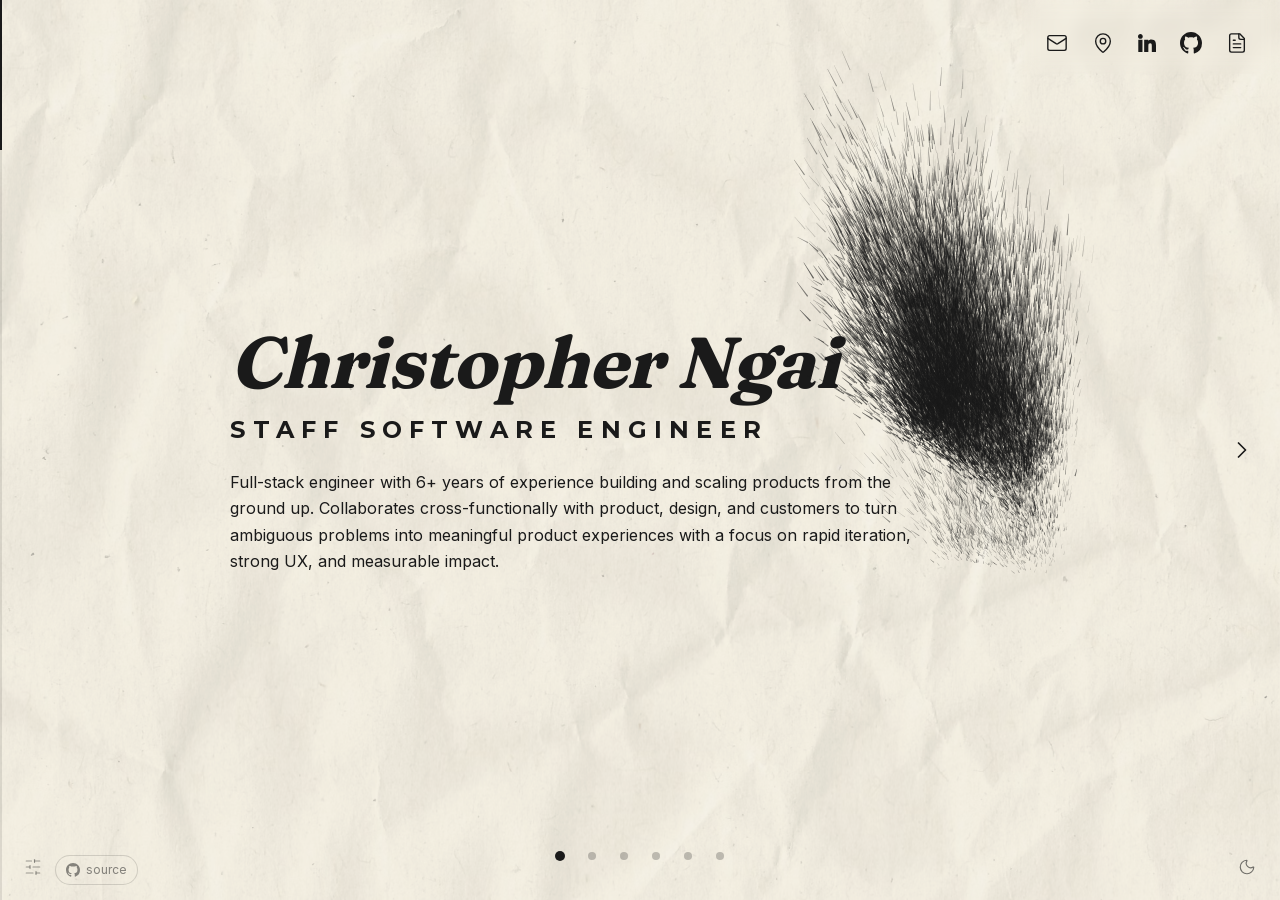
==== commit 73ea570a: "for-chris: tune sensor defaults (sensorAngle 0.19, turnGain 0.8) Co-Authored-By: Claude Opus 5.5 <no" ====
--- a/for-chris/index.html
+++ b/for-chris/index.html
@@ -1,3 +1,3 @@
-<!DOCTYPE html><!--UmspXQQrrNGrpHfJHX1kt--><html lang="en" class="inter_5901b7c6-module__ec5Qua__variable fraunces_25c2f599-module__MPtt3G__variable montserrat_d925d8ff-module__mJ-ZZq__variable"><head><meta charSet="utf-8"/><meta name="viewport" content="width=device-width, initial-scale=1"/><link rel="preload" href="/for-chris/_next/static/media/03bda585a99c6450-s.p.ad37b9d9.woff2" as="font" crossorigin="" type="font/woff2"/><link rel="preload" href="/for-chris/_next/static/media/221faba0970ae6e0-s.p.a2cf9b4d.woff2" as="font" crossorigin="" type="font/woff2"/><link rel="preload" href="/for-chris/_next/static/media/83afe278b6a6bb3c-s.p.3a6ba036.woff2" as="font" crossorigin="" type="font/woff2"/><link rel="stylesheet" href="/for-chris/_next/static/chunks/7a5a67666a123b62.css" data-precedence="next"/><link rel="preload" as="script" fetchPriority="low" href="/for-chris/_next/static/chunks/21a0a4061f3ab64d.js"/><script src="/for-chris/_next/static/chunks/aee6c7720838f8a2.js" async=""></script><script src="/for-chris/_next/static/chunks/e3a0896d11464b5d.js" async=""></script><script src="/for-chris/_next/static/chunks/turbopack-8c52d5e7f05a9fce.js" async=""></script><script src="/for-chris/_next/static/chunks/ff1a16fafef87110.js" async=""></script><script src="/for-chris/_next/static/chunks/d2be314c3ece3fbe.js" async=""></script><script src="/for-chris/_next/static/chunks/b44d5087ed7af10b.js" async=""></script><script src="/for-chris/_next/static/chunks/598f9e9ed10eebd5.js" async=""></script><meta name="next-size-adjust" content=""/><title>Christopher Ngai | Software Engineer</title><meta name="description" content="Staff Software Engineer with 6+ years building products at scale. Modern Animal (healthtech), Elsewhere (iOS). UCLA CS. TypeScript, React, Go, AWS."/><link rel="author" href="https://github.com/cngai"/><meta name="author" content="Christopher Ngai"/><meta name="keywords" content="Christopher Ngai,software engineer,staff engineer,full-stack developer,React,TypeScript,Modern Animal,healthtech,iOS,UCLA,Los Angeles"/><meta name="creator" content="Christopher Ngai"/><meta name="robots" content="noindex, nofollow"/><meta property="og:title" content="Christopher Ngai | Software Engineer"/><meta property="og:description" content="Staff Software Engineer with 6+ years building products at scale. Modern Animal (healthtech), Elsewhere (iOS). UCLA CS. TypeScript, React, Go, AWS."/><meta property="og:url" content="https://cngai.dev/"/><meta property="og:site_name" content="Christopher Ngai"/><meta property="og:locale" content="en_US"/><meta property="og:image" content="https://www.christopherngai.com/og-image.png"/><meta property="og:image:width" content="1200"/><meta property="og:image:height" content="630"/><meta property="og:image:alt" content="Christopher Ngai – Staff Software Engineer. Modern Animal, Elsewhere, UCLA."/><meta property="og:type" content="website"/><meta name="twitter:card" content="summary_large_image"/><meta name="twitter:title" content="Christopher Ngai | Software Engineer"/><meta name="twitter:description" content="Staff Software Engineer with 6+ years building products at scale. Modern Animal (healthtech), Elsewhere (iOS). UCLA CS."/><meta name="twitter:image" content="https://www.christopherngai.com/og-image.png"/><link rel="icon" href="/for-chris/icon.svg?icon.8f365269.svg" sizes="any" type="image/svg+xml"/><script>(function(){try{var d=localStorage.getItem("theme-dark");var dark=d!==null?d==="true":window.matchMedia("(prefers-color-scheme:dark)").matches;if(dark)document.documentElement.classList.add("dark")}catch(e){}})();</script><script src="/for-chris/_next/static/chunks/a6dad97d9634a72d.js" noModule=""></script></head><body class="font-sans"><div hidden=""><!--$--><!--/$--></div><div class="h-screen w-screen overflow-hidden bg-paper relative"><div class="fixed inset-0 pointer-events-none opacity-35 dark:opacity-0 transition-opacity duration-300" style="z-index:0;mix-blend-mode:multiply" aria-hidden="true"><img alt="" loading="lazy" decoding="async" data-nimg="fill" style="position:absolute;height:100%;width:100%;left:0;top:0;right:0;bottom:0;object-fit:cover;color:transparent" src="/for-chris/_next/static/media/crumpled-paper.96dbb51f.avif"/></div><a href="https://github.com/jcksncllwy/christopherngai-site" target="_blank" rel="noopener noreferrer" class="fixed bottom-4 left-14 z-50 flex items-center gap-1.5 rounded-full px-2.5 py-1.5 text-xs text-ink/50 hover:text-ink hover:bg-ink/10 ring-1 ring-ink/15 transition-colors duration-300" aria-label="Source code for this version of the site"><svg width="14" height="14" viewBox="0 0 24 24" fill="currentColor" aria-hidden="true"><path d="M12 0C5.37 0 0 5.37 0 12c0 5.31 3.435 9.795 8.205 11.385.6.105.825-.255.825-.57 0-.285-.015-1.23-.015-2.235-3.015.555-3.795-.735-4.035-1.41-.135-.345-.72-1.41-1.23-1.695-.42-.225-1.02-.78-.015-.795.945-.015 1.62.87 1.845 1.23 1.08 1.815 2.805 1.305 3.495.99.105-.78.42-1.305.765-1.605-2.67-.3-5.46-1.335-5.46-5.925 0-1.305.465-2.385 1.23-3.225-.12-.3-.54-1.53.12-3.18 0 0 1.005-.315 3.3 1.23.96-.27 1.98-.405 3-.405s2.04.135 3 .405c2.295-1.56 3.3-1.23 3.3-1.23.66 1.65.24 2.88.12 3.18.765.84 1.23 1.905 1.23 3.225 0 4.605-2.805 5.625-5.475 5.925.435.375.81 1.095.81 2.22 0 1.605-.015 2.895-.015 3.3 0 .315.225.69.825.57A12.02 12.02 0 0 0 24 12c0-6.63-5.37-12-12-12z"></path></svg>source</a><div class="fixed top-0 left-0 right-0 md:left-auto z-30 flex flex-row items-center justify-evenly md:justify-end gap-4 md:gap-2 md:pr-6 md:pt-6 py-3 px-4 md:backdrop-blur-sm md:border-none" aria-label="Contact links"><a href="mailto:contact@christopherngai.com" class="p-2 rounded-full text-ink hover:bg-ink/10 transition-colors cursor-pointer" aria-label="Email: contact@christopherngai.com"><svg xmlns="http://www.w3.org/2000/svg" width="22" height="22" viewBox="0 0 24 24" fill="none" stroke="currentColor" stroke-width="1.5" stroke-linecap="round" stroke-linejoin="round" class="lucide lucide-mail" aria-hidden="true"><path d="m22 7-8.991 5.727a2 2 0 0 1-2.009 0L2 7"></path><rect x="2" y="4" width="20" height="16" rx="2"></rect></svg></a><span class="group relative p-2 rounded-full text-ink hover:bg-ink/10 transition-colors duration-200 cursor-default" aria-label="Location: Los Angeles, CA" tabindex="0"><svg xmlns="http://www.w3.org/2000/svg" width="22" height="22" viewBox="0 0 24 24" fill="none" stroke="currentColor" stroke-width="1.5" stroke-linecap="round" stroke-linejoin="round" class="lucide lucide-map-pin" aria-hidden="true"><path d="M20 10c0 4.993-5.539 10.193-7.399 11.799a1 1 0 0 1-1.202 0C9.539 20.193 4 14.993 4 10a8 8 0 0 1 16 0"></path><circle cx="12" cy="10" r="3"></circle></svg><span class="absolute top-[calc(100%+0.25rem)] left-1/2 -translate-x-1/2 px-2 py-1 text-xs text-ink bg-paper-dark rounded transition-opacity duration-150 whitespace-nowrap pointer-events-none
+<!DOCTYPE html><!--lsLIej4nTKH5c6BGWmLFK--><html lang="en" class="inter_5901b7c6-module__ec5Qua__variable fraunces_25c2f599-module__MPtt3G__variable montserrat_d925d8ff-module__mJ-ZZq__variable"><head><meta charSet="utf-8"/><meta name="viewport" content="width=device-width, initial-scale=1"/><link rel="preload" href="/for-chris/_next/static/media/03bda585a99c6450-s.p.ad37b9d9.woff2" as="font" crossorigin="" type="font/woff2"/><link rel="preload" href="/for-chris/_next/static/media/221faba0970ae6e0-s.p.a2cf9b4d.woff2" as="font" crossorigin="" type="font/woff2"/><link rel="preload" href="/for-chris/_next/static/media/83afe278b6a6bb3c-s.p.3a6ba036.woff2" as="font" crossorigin="" type="font/woff2"/><link rel="stylesheet" href="/for-chris/_next/static/chunks/7a5a67666a123b62.css" data-precedence="next"/><link rel="preload" as="script" fetchPriority="low" href="/for-chris/_next/static/chunks/21a0a4061f3ab64d.js"/><script src="/for-chris/_next/static/chunks/aee6c7720838f8a2.js" async=""></script><script src="/for-chris/_next/static/chunks/e3a0896d11464b5d.js" async=""></script><script src="/for-chris/_next/static/chunks/turbopack-8c52d5e7f05a9fce.js" async=""></script><script src="/for-chris/_next/static/chunks/ff1a16fafef87110.js" async=""></script><script src="/for-chris/_next/static/chunks/d2be314c3ece3fbe.js" async=""></script><script src="/for-chris/_next/static/chunks/b44d5087ed7af10b.js" async=""></script><script src="/for-chris/_next/static/chunks/43df13470a785d23.js" async=""></script><meta name="next-size-adjust" content=""/><title>Christopher Ngai | Software Engineer</title><meta name="description" content="Staff Software Engineer with 6+ years building products at scale. Modern Animal (healthtech), Elsewhere (iOS). UCLA CS. TypeScript, React, Go, AWS."/><link rel="author" href="https://github.com/cngai"/><meta name="author" content="Christopher Ngai"/><meta name="keywords" content="Christopher Ngai,software engineer,staff engineer,full-stack developer,React,TypeScript,Modern Animal,healthtech,iOS,UCLA,Los Angeles"/><meta name="creator" content="Christopher Ngai"/><meta name="robots" content="noindex, nofollow"/><meta property="og:title" content="Christopher Ngai | Software Engineer"/><meta property="og:description" content="Staff Software Engineer with 6+ years building products at scale. Modern Animal (healthtech), Elsewhere (iOS). UCLA CS. TypeScript, React, Go, AWS."/><meta property="og:url" content="https://cngai.dev/"/><meta property="og:site_name" content="Christopher Ngai"/><meta property="og:locale" content="en_US"/><meta property="og:image" content="https://www.christopherngai.com/og-image.png"/><meta property="og:image:width" content="1200"/><meta property="og:image:height" content="630"/><meta property="og:image:alt" content="Christopher Ngai – Staff Software Engineer. Modern Animal, Elsewhere, UCLA."/><meta property="og:type" content="website"/><meta name="twitter:card" content="summary_large_image"/><meta name="twitter:title" content="Christopher Ngai | Software Engineer"/><meta name="twitter:description" content="Staff Software Engineer with 6+ years building products at scale. Modern Animal (healthtech), Elsewhere (iOS). UCLA CS."/><meta name="twitter:image" content="https://www.christopherngai.com/og-image.png"/><link rel="icon" href="/for-chris/icon.svg?icon.8f365269.svg" sizes="any" type="image/svg+xml"/><script>(function(){try{var d=localStorage.getItem("theme-dark");var dark=d!==null?d==="true":window.matchMedia("(prefers-color-scheme:dark)").matches;if(dark)document.documentElement.classList.add("dark")}catch(e){}})();</script><script src="/for-chris/_next/static/chunks/a6dad97d9634a72d.js" noModule=""></script></head><body class="font-sans"><div hidden=""><!--$--><!--/$--></div><div class="h-screen w-screen overflow-hidden bg-paper relative"><div class="fixed inset-0 pointer-events-none opacity-35 dark:opacity-0 transition-opacity duration-300" style="z-index:0;mix-blend-mode:multiply" aria-hidden="true"><img alt="" loading="lazy" decoding="async" data-nimg="fill" style="position:absolute;height:100%;width:100%;left:0;top:0;right:0;bottom:0;object-fit:cover;color:transparent" src="/for-chris/_next/static/media/crumpled-paper.96dbb51f.avif"/></div><a href="https://github.com/jcksncllwy/christopherngai-site" target="_blank" rel="noopener noreferrer" class="fixed bottom-4 left-14 z-50 flex items-center gap-1.5 rounded-full px-2.5 py-1.5 text-xs text-ink/50 hover:text-ink hover:bg-ink/10 ring-1 ring-ink/15 transition-colors duration-300" aria-label="Source code for this version of the site"><svg width="14" height="14" viewBox="0 0 24 24" fill="currentColor" aria-hidden="true"><path d="M12 0C5.37 0 0 5.37 0 12c0 5.31 3.435 9.795 8.205 11.385.6.105.825-.255.825-.57 0-.285-.015-1.23-.015-2.235-3.015.555-3.795-.735-4.035-1.41-.135-.345-.72-1.41-1.23-1.695-.42-.225-1.02-.78-.015-.795.945-.015 1.62.87 1.845 1.23 1.08 1.815 2.805 1.305 3.495.99.105-.78.42-1.305.765-1.605-2.67-.3-5.46-1.335-5.46-5.925 0-1.305.465-2.385 1.23-3.225-.12-.3-.54-1.53.12-3.18 0 0 1.005-.315 3.3 1.23.96-.27 1.98-.405 3-.405s2.04.135 3 .405c2.295-1.56 3.3-1.23 3.3-1.23.66 1.65.24 2.88.12 3.18.765.84 1.23 1.905 1.23 3.225 0 4.605-2.805 5.625-5.475 5.925.435.375.81 1.095.81 2.22 0 1.605-.015 2.895-.015 3.3 0 .315.225.69.825.57A12.02 12.02 0 0 0 24 12c0-6.63-5.37-12-12-12z"></path></svg>source</a><div class="fixed top-0 left-0 right-0 md:left-auto z-30 flex flex-row items-center justify-evenly md:justify-end gap-4 md:gap-2 md:pr-6 md:pt-6 py-3 px-4 md:backdrop-blur-sm md:border-none" aria-label="Contact links"><a href="mailto:contact@christopherngai.com" class="p-2 rounded-full text-ink hover:bg-ink/10 transition-colors cursor-pointer" aria-label="Email: contact@christopherngai.com"><svg xmlns="http://www.w3.org/2000/svg" width="22" height="22" viewBox="0 0 24 24" fill="none" stroke="currentColor" stroke-width="1.5" stroke-linecap="round" stroke-linejoin="round" class="lucide lucide-mail" aria-hidden="true"><path d="m22 7-8.991 5.727a2 2 0 0 1-2.009 0L2 7"></path><rect x="2" y="4" width="20" height="16" rx="2"></rect></svg></a><span class="group relative p-2 rounded-full text-ink hover:bg-ink/10 transition-colors duration-200 cursor-default" aria-label="Location: Los Angeles, CA" tabindex="0"><svg xmlns="http://www.w3.org/2000/svg" width="22" height="22" viewBox="0 0 24 24" fill="none" stroke="currentColor" stroke-width="1.5" stroke-linecap="round" stroke-linejoin="round" class="lucide lucide-map-pin" aria-hidden="true"><path d="M20 10c0 4.993-5.539 10.193-7.399 11.799a1 1 0 0 1-1.202 0C9.539 20.193 4 14.993 4 10a8 8 0 0 1 16 0"></path><circle cx="12" cy="10" r="3"></circle></svg><span class="absolute top-[calc(100%+0.25rem)] left-1/2 -translate-x-1/2 px-2 py-1 text-xs text-ink bg-paper-dark rounded transition-opacity duration-150 whitespace-nowrap pointer-events-none
             md:opacity-0 md:group-hover:opacity-100
-            opacity-0">Los Angeles, CA</span></span><a href="https://linkedin.com/in/ctngai" target="_blank" rel="noopener noreferrer" class="p-2 rounded-full text-ink hover:bg-ink/10 transition-colors cursor-pointer" aria-label="LinkedIn profile"><svg width="18" height="18" viewBox="0 0 310 310" fill="currentColor" aria-hidden="true"><path d="M72.16,99.73H9.927c-2.762,0-5,2.239-5,5v199.928c0,2.762,2.238,5,5,5H72.16c2.762,0,5-2.238,5-5V104.73C77.16,101.969,74.922,99.73,72.16,99.73z"></path><path d="M41.066,0.341C18.422,0.341,0,18.743,0,41.362C0,63.991,18.422,82.4,41.066,82.4c22.626,0,41.033-18.41,41.033-41.038C82.1,18.743,63.692,0.341,41.066,0.341z"></path><path d="M230.454,94.761c-24.995,0-43.472,10.745-54.679,22.954V104.73c0-2.761-2.238-5-5-5h-59.599c-2.762,0-5,2.239-5,5v199.928c0,2.762,2.238,5,5,5h62.097c2.762,0,5-2.238,5-5v-98.918c0-33.333,9.054-46.319,32.29-46.319c25.306,0,27.317,20.818,27.317,48.034v97.204c0,2.762,2.238,5,5,5H305c2.762,0,5-2.238,5-5V194.995C310,145.43,300.549,94.761,230.454,94.761z"></path></svg></a><a href="https://github.com/cngai" target="_blank" rel="noopener noreferrer" class="p-2 rounded-full text-ink hover:bg-ink/10 transition-colors cursor-pointer" aria-label="GitHub profile"><svg width="22" height="22" viewBox="0 0 24 24" fill="currentColor" aria-hidden="true"><path d="M12 0C5.37 0 0 5.37 0 12c0 5.31 3.435 9.795 8.205 11.385.6.105.825-.255.825-.57 0-.285-.015-1.23-.015-2.235-3.015.555-3.795-.735-4.035-1.41-.135-.345-.72-1.41-1.23-1.695-.42-.225-1.02-.78-.015-.795.945-.015 1.62.87 1.845 1.23 1.08 1.815 2.805 1.305 3.495.99.105-.78.42-1.305.765-1.605-2.67-.3-5.46-1.335-5.46-5.925 0-1.305.465-2.385 1.23-3.225-.12-.3-.54-1.53.12-3.18 0 0 1.005-.315 3.3 1.23.96-.27 1.98-.405 3-.405s2.04.135 3 .405c2.295-1.56 3.3-1.23 3.3-1.23.66 1.65.24 2.88.12 3.18.765.84 1.23 1.905 1.23 3.225 0 4.605-2.805 5.625-5.475 5.925.435.375.81 1.095.81 2.22 0 1.605-.015 2.895-.015 3.3 0 .315.225.69.825.57A12.02 12.02 0 0 0 24 12c0-6.63-5.37-12-12-12z"></path></svg></a><a href="https://www.christopherngai.com/Christopher_Ngai_Resume.pdf" target="_blank" rel="noopener noreferrer" class="p-2 rounded-full text-ink hover:bg-ink/10 transition-colors cursor-pointer" aria-label="Resume"><svg xmlns="http://www.w3.org/2000/svg" width="22" height="22" viewBox="0 0 24 24" fill="none" stroke="currentColor" stroke-width="1.5" stroke-linecap="round" stroke-linejoin="round" class="lucide lucide-file-text" aria-hidden="true"><path d="M15 2H6a2 2 0 0 0-2 2v16a2 2 0 0 0 2 2h12a2 2 0 0 0 2-2V7Z"></path><path d="M14 2v4a2 2 0 0 0 2 2h4"></path><path d="M10 9H8"></path><path d="M16 13H8"></path><path d="M16 17H8"></path></svg></a></div><nav class="fixed z-40 flex gap-2 bottom-8 left-1/2 -translate-x-1/2 flex-row" aria-label="Section navigation"><button class="group relative p-2 cursor-pointer" aria-label="Go to Intro" aria-current="true"><span class="block w-2 h-2 rounded-full transition-colors duration-300 bg-ink"></span><span class="absolute bottom-[calc(100%+0.5rem)] left-1/2 -translate-x-1/2 px-2 py-1 text-xs text-ink bg-paper-dark rounded opacity-0 group-hover:opacity-100 transition-opacity duration-200 whitespace-nowrap pointer-events-none">Intro</span></button><button class="group relative p-2 cursor-pointer" aria-label="Go to Experience"><span class="block w-2 h-2 rounded-full transition-colors duration-300 bg-ink/25 group-hover:bg-ink/50"></span><span class="absolute bottom-[calc(100%+0.5rem)] left-1/2 -translate-x-1/2 px-2 py-1 text-xs text-ink bg-paper-dark rounded opacity-0 group-hover:opacity-100 transition-opacity duration-200 whitespace-nowrap pointer-events-none">Experience</span></button><button class="group relative p-2 cursor-pointer" aria-label="Go to Projects"><span class="block w-2 h-2 rounded-full transition-colors duration-300 bg-ink/25 group-hover:bg-ink/50"></span><span class="absolute bottom-[calc(100%+0.5rem)] left-1/2 -translate-x-1/2 px-2 py-1 text-xs text-ink bg-paper-dark rounded opacity-0 group-hover:opacity-100 transition-opacity duration-200 whitespace-nowrap pointer-events-none">Projects</span></button><button class="group relative p-2 cursor-pointer" aria-label="Go to Education"><span class="block w-2 h-2 rounded-full transition-colors duration-300 bg-ink/25 group-hover:bg-ink/50"></span><span class="absolute bottom-[calc(100%+0.5rem)] left-1/2 -translate-x-1/2 px-2 py-1 text-xs text-ink bg-paper-dark rounded opacity-0 group-hover:opacity-100 transition-opacity duration-200 whitespace-nowrap pointer-events-none">Education</span></button><button class="group relative p-2 cursor-pointer" aria-label="Go to Skills"><span class="block w-2 h-2 rounded-full transition-colors duration-300 bg-ink/25 group-hover:bg-ink/50"></span><span class="absolute bottom-[calc(100%+0.5rem)] left-1/2 -translate-x-1/2 px-2 py-1 text-xs text-ink bg-paper-dark rounded opacity-0 group-hover:opacity-100 transition-opacity duration-200 whitespace-nowrap pointer-events-none">Skills</span></button><button class="group relative p-2 cursor-pointer" aria-label="Go to Interests"><span class="block w-2 h-2 rounded-full transition-colors duration-300 bg-ink/25 group-hover:bg-ink/50"></span><span class="absolute bottom-[calc(100%+0.5rem)] left-1/2 -translate-x-1/2 px-2 py-1 text-xs text-ink bg-paper-dark rounded opacity-0 group-hover:opacity-100 transition-opacity duration-200 whitespace-nowrap pointer-events-none">Interests</span></button></nav><div class="fixed z-30 bg-ink/10 top-0 left-0 bottom-0 w-0.5"><div class="bg-ink w-full" style="height:16.666666666666664%;width:100%"></div></div><canvas class="fixed inset-0 z-[35] pointer-events-none" aria-hidden="true"></canvas><button type="button" class="fixed bottom-4 left-4 z-50 p-2 rounded-full text-ink/40 hover:text-ink transition-colors duration-300 cursor-pointer" aria-label="Show particle controls" aria-expanded="false"><svg xmlns="http://www.w3.org/2000/svg" width="18" height="18" viewBox="0 0 24 24" fill="none" stroke="currentColor" stroke-width="1.5" stroke-linecap="round" stroke-linejoin="round" class="lucide lucide-sliders-horizontal" aria-hidden="true"><line x1="21" x2="14" y1="4" y2="4"></line><line x1="10" x2="3" y1="4" y2="4"></line><line x1="21" x2="12" y1="12" y2="12"></line><line x1="8" x2="3" y1="12" y2="12"></line><line x1="21" x2="16" y1="20" y2="20"></line><line x1="12" x2="3" y1="20" y2="20"></line><line x1="14" x2="14" y1="2" y2="6"></line><line x1="8" x2="8" y1="10" y2="14"></line><line x1="16" x2="16" y1="18" y2="22"></line></svg></button><button type="button" class="fixed right-4 top-1/2 -translate-y-1/2 z-10 p-2 rounded-full text-ink transition-colors duration-300 hover:bg-ink/10 cursor-pointer" aria-label="Next section"><svg xmlns="http://www.w3.org/2000/svg" width="28" height="28" viewBox="0 0 24 24" fill="none" stroke="currentColor" stroke-width="1.5" stroke-linecap="round" stroke-linejoin="round" class="lucide lucide-chevron-right" aria-hidden="true"><path d="m9 18 6-6-6-6"></path></svg></button><div class="h-full w-full scrollbar-hide overflow-x-auto overflow-y-hidden snap-x snap-mandatory flex"><div class="min-w-full h-full shrink-0 snap-start"><section class="section-container snap-start flex items-center justify-center p-5 md:p-16 lg:p-24 relative"><div class="max-w-[51.2rem] lg:max-w-[38rem] xl:max-w-[51.2rem] w-full flex flex-col md:flex-row items-center gap-4 md:gap-16 lg:gap-24" style="opacity:0"><div class="flex-1 text-left md:text-left flex flex-col gap-4 md:gap-6"><div class="flex-1 text-left md:text-left flex flex-col gap-3 md:gap-4"><h1 class="type-title text-4xl md:text-6xl lg:text-7xl text-ink" style="opacity:0;transform:translateY(20px)">Christopher Ngai</h1><p class="type-subtitle tracking-[0.3em] uppercase text-ink" style="opacity:0;transform:translateY(20px)">Staff Software Engineer</p></div><p class="type-body text-ink" style="opacity:0;transform:translateY(20px)">Full-stack engineer with 6+ years of experience building and scaling products from the ground up. Collaborates cross-functionally with product, design, and customers to turn ambiguous problems into meaningful product experiences with a focus on rapid iteration, strong UX, and measurable impact.</p></div></div></section></div><div class="min-w-full h-full shrink-0 snap-start"><section class="section-container snap-start flex items-center justify-center p-5 md:p-16 lg:p-24 relative"><div class="max-w-[44.8rem] w-full max-h-[85vh] overflow-y-auto"><div class="text-left flex flex-col gap-3 md:gap-4"><h1 class="type-title text-4xl md:text-6xl lg:text-7xl text-ink">Experience</h1><div class="flex flex-col gap-1.5 md:gap-2"><div class="type-subtitle flex flex-col md:flex-row md:justify-between md:items-baseline gap-0.5 md:gap-4 text-ink"><span>Modern Animal</span><span class="flex-shrink-0 md:ml-auto text-sm md:text-[1.5rem]">2019 - Present</span></div><p class="type-body-large text-ink">Staff Software Engineer</p></div><p class="type-body text-ink">Grew from intern to Staff Engineer over 6 years at a tech-forward veterinary company, helping scale products to 90,000 members and $95M revenue.</p><ul class="type-body text-ink flex flex-col gap-2 md:gap-3 list-none pl-0"><li class="flex gap-2 md:gap-3 items-start"><span class="text-ink flex-shrink-0">•</span><span>Drove $2.1M ARR by architecting Autoship subscriptions (billing, EMR, e-commerce), reaching 4,100+ active subs and doubling ship dispense rate from 5% to 10% in 6 months.</span></li><li class="flex gap-2 md:gap-3 items-start"><span class="text-ink flex-shrink-0">•</span><span>Led integration with one of the nation&#x27;s largest pet pharmacies, shipping 10k+ orders with zero major incidents, expanding catalog by 3x, and saving 190+ ops hours/week.</span></li><li class="flex gap-2 md:gap-3 items-start"><span class="text-ink flex-shrink-0">•</span><span>Introduced AI dev workflows across a 14-engineer team, building Slack-to-GitHub automation on AWS Lambda and driving adoption of agentic coding tools, saving 400+ hours/year.</span></li></ul></div></div></section></div><div class="min-w-full h-full shrink-0 snap-start"><section class="section-container snap-start flex items-center justify-center p-5 md:p-16 lg:p-24"><div class="max-w-[44.8rem] w-full max-h-[85vh] overflow-y-auto"><div class="text-left flex flex-col gap-3 md:gap-4"><h1 class="type-title text-4xl md:text-6xl lg:text-7xl text-ink">Projects</h1><div class="flex flex-col gap-1.5 md:gap-2"><div class="type-subtitle flex flex-col md:flex-row md:justify-between md:items-baseline gap-0.5 md:gap-4 text-ink"><span>Elsewhere<!-- -->, <!-- -->iOS Social Media App</span><span class="flex-shrink-0 md:ml-auto text-sm md:text-[1.5rem]">2025 - Present</span></div><p class="type-body-large text-ink">Founding Engineer</p></div><p class="type-body text-ink">Building a back-to-basics social app: chronological feed, no algorithms, no vanity metrics. Built with Swift, Go, ScyllaDB. 100+ beta users in first month.</p><ul class="type-body text-ink flex flex-col gap-2 md:gap-3 list-none pl-0"><li class="flex gap-2 md:gap-3 items-start"><span class="text-ink flex-shrink-0">•</span><span>Designed and shipped a fast, fluid media experience end-to-end with real-time Websocket feed, multi-image/video posting, and a custom media pipeline handling compression and transcoding.</span></li><li class="flex gap-2 md:gap-3 items-start"><span class="text-ink flex-shrink-0">•</span><span>Building Go backend on self-hosted Kubernetes with ScyllaDB and Cloudflare Workers CDN, optimizing for low-latency media delivery.</span></li></ul></div></div></section></div><div class="min-w-full h-full shrink-0 snap-start"><section class="section-container snap-start flex items-center justify-center p-5 md:p-16 lg:p-24 relative"><div class="max-w-[51.2rem] w-full flex flex-col md:flex-row items-center gap-4 md:gap-16 lg:gap-24"><div class="flex-1 text-left md:text-left flex flex-col gap-4 md:gap-6"><h1 class="type-title text-4xl md:text-6xl lg:text-7xl text-ink">Education</h1><div class="flex flex-col gap-1.5 md:gap-2"><div class="type-subtitle flex flex-col md:flex-row md:justify-between md:items-baseline gap-0.5 md:gap-4 text-ink"><span>University of California, Los Angeles</span><span class="flex-shrink-0 md:ml-auto text-ink text-sm md:text-[1.5rem]">June 2020</span></div><p class="type-body-large text-ink">B.S. Computer Science &amp; Engineering</p><p class="type-body text-ink">Dean&#x27;s Honors List</p></div><div class="flex flex-col gap-1.5 md:gap-2"><div class="type-subtitle flex flex-col md:flex-row md:justify-between md:items-baseline gap-0.5 md:gap-4 text-ink"><span>Campus Events Commission, UCLA</span><span class="flex-shrink-0 md:ml-auto text-ink text-sm md:text-[1.5rem]">2017 - 2020</span></div><p class="type-body-large text-ink">Web Development Director</p><ul class="type-body text-ink flex flex-col gap-2 md:gap-3 list-none pl-0"><li class="flex gap-2 md:gap-3 items-start"><span class="text-ink flex-shrink-0">•</span><span>Managed team of 10 developers building web and mobile apps for campus-wide events.</span></li><li class="flex gap-2 md:gap-3 items-start"><span class="text-ink flex-shrink-0">•</span><span>Built Bruin Bash concert website serving 40,000+ UCLA students.</span></li></ul></div></div></div></section></div><div class="min-w-full h-full shrink-0 snap-start"><section class="section-container snap-start flex items-center justify-center p-5 md:p-16 lg:p-24"><div class="max-w-[51.2rem] w-full max-h-[85vh] overflow-y-auto"><div class="text-left flex flex-col gap-4 md:gap-6"><h1 class="type-title text-4xl md:text-6xl lg:text-7xl text-ink">Skills</h1><div class="grid grid-cols-1 sm:grid-cols-2 lg:grid-cols-3 gap-4 md:gap-6 lg:gap-8"><div class="type-body flex flex-col gap-2"><h3 class="type-subtitle text-ink text-base">Languages</h3><p class="type-body text-ink leading-relaxed">TypeScript, JavaScript, Python</p></div><div class="type-body flex flex-col gap-2"><h3 class="type-subtitle text-ink text-base">Frontend</h3><p class="type-body text-ink leading-relaxed">React, React Native, GraphQL, Apollo, Redux, Zustand</p></div><div class="type-body flex flex-col gap-2"><h3 class="type-subtitle text-ink text-base">Backend</h3><p class="type-body text-ink leading-relaxed">Django, PostgreSQL, Celery, Redis, Strawberry GraphQL</p></div><div class="type-body flex flex-col gap-2"><h3 class="type-subtitle text-ink text-base">AI Tooling</h3><p class="type-body text-ink leading-relaxed">Claude Code, Cursor, Codex, GitHub Copilot, MCP, Langchain</p></div><div class="type-body flex flex-col gap-2"><h3 class="type-subtitle text-ink text-base">Cloud &amp; Infra</h3><p class="type-body text-ink leading-relaxed">AWS (ECS, Lambda, S3, CloudFront), Google Cloud, Docker</p></div><div class="type-body flex flex-col gap-2"><h3 class="type-subtitle text-ink text-base">Testing</h3><p class="type-body text-ink leading-relaxed">Jest, React Testing Library</p></div></div></div></div></section></div><div class="min-w-full h-full shrink-0 snap-start"><section class="section-container snap-start flex items-center justify-center p-5 md:p-16 lg:p-24"><div class="max-w-[51.2rem] w-full flex flex-col gap-4 md:gap-6"><h1 class="type-title text-4xl md:text-6xl lg:text-7xl text-ink">Interests</h1><ul class="grid grid-cols-2 gap-x-4 gap-y-2 list-none pl-0 md:hidden type-body text-ink"><li class="flex gap-2 items-start"><span class="flex-shrink-0">•</span><span>Cooking</span></li><li class="flex gap-2 items-start"><span class="flex-shrink-0">•</span><span>Puzzles</span></li><li class="flex gap-2 items-start"><span class="flex-shrink-0">•</span><span>Soccer</span></li><li class="flex gap-2 items-start"><span class="flex-shrink-0">•</span><span>3D Printing</span></li><li class="flex gap-2 items-start"><span class="flex-shrink-0">•</span><span>Golf</span></li><li class="flex gap-2 items-start"><span class="flex-shrink-0">•</span><span>Asian Literature</span></li></ul><div class="hidden md:grid md:grid-cols-2 lg:grid-cols-3 gap-4 md:gap-6"><div class="flex flex-col gap-2"><h3 class="type-subtitle text-ink text-base">Cooking</h3><p class="type-body text-ink leading-relaxed">Always experimenting with new cuisines. My kitchen doubles as a food lab and cultural deep dive.</p></div><div class="flex flex-col gap-2"><h3 class="type-subtitle text-ink text-base">Puzzles</h3><p class="type-body text-ink leading-relaxed">Jigsaw puzzles as meditation. There&#x27;s something deeply satisfying about finding order in a pile of chaos.</p></div><div class="flex flex-col gap-2"><h3 class="type-subtitle text-ink text-base">Soccer</h3><p class="type-body text-ink leading-relaxed">Playing since I was 5 and still at it. Grew up enjoying Bayern Munich and Barcelona.</p></div><div class="flex flex-col gap-2"><h3 class="type-subtitle text-ink text-base">3D Printing</h3><p class="type-body text-ink leading-relaxed">Recently got a Bambu A1 Mini and been printing practical things. Early days, but fully hooked.</p></div><div class="flex flex-col gap-2"><h3 class="type-subtitle text-ink text-base">Golf</h3><p class="type-body text-ink leading-relaxed">Picked it up as an adult hobby and fully embracing the beginner&#x27;s journey. Still trying to find the fairway.</p></div><div class="flex flex-col gap-2"><h3 class="type-subtitle text-ink text-base">Asian Literature</h3><p class="type-body text-ink leading-relaxed">Drawn to surrealist storytelling and rich cultural atmosphere. Currently deep into Murakami and Uketsu.</p></div></div></div></section></div></div></div><!--$--><!--/$--><script src="/for-chris/_next/static/chunks/21a0a4061f3ab64d.js" id="_R_" async=""></script><script>(self.__next_f=self.__next_f||[]).push([0])</script><script>self.__next_f.push([1,"1:\"$Sreact.fragment\"\n2:I[39756,[\"/for-chris/_next/static/chunks/ff1a16fafef87110.js\",\"/for-chris/_next/static/chunks/d2be314c3ece3fbe.js\"],\"default\"]\n3:I[37457,[\"/for-chris/_next/static/chunks/ff1a16fafef87110.js\",\"/for-chris/_next/static/chunks/d2be314c3ece3fbe.js\"],\"default\"]\n4:I[47257,[\"/for-chris/_next/static/chunks/ff1a16fafef87110.js\",\"/for-chris/_next/static/chunks/d2be314c3ece3fbe.js\"],\"ClientPageRoot\"]\n5:I[31713,[\"/for-chris/_next/static/chunks/b44d5087ed7af10b.js\",\"/for-chris/_next/static/chunks/598f9e9ed10eebd5.js\"],\"default\"]\n8:I[97367,[\"/for-chris/_next/static/chunks/ff1a16fafef87110.js\",\"/for-chris/_next/static/chunks/d2be314c3ece3fbe.js\"],\"OutletBoundary\"]\n9:\"$Sreact.suspense\"\nb:I[97367,[\"/for-chris/_next/static/chunks/ff1a16fafef87110.js\",\"/for-chris/_next/static/chunks/d2be314c3ece3fbe.js\"],\"ViewportBoundary\"]\nd:I[97367,[\"/for-chris/_next/static/chunks/ff1a16fafef87110.js\",\"/for-chris/_next/static/chunks/d2be314c3ece3fbe.js\"],\"MetadataBoundary\"]\nf:I[68027,[],\"default\"]\n:HL[\"/for-chris/_next/static/chunks/7a5a67666a123b62.css\",\"style\"]\n:HL[\"/for-chris/_next/static/media/03bda585a99c6450-s.p.ad37b9d9.woff2\",\"font\",{\"crossOrigin\":\"\",\"type\":\"font/woff2\"}]\n:HL[\"/for-chris/_next/static/media/221faba0970ae6e0-s.p.a2cf9b4d.woff2\",\"font\",{\"crossOrigin\":\"\",\"type\":\"font/woff2\"}]\n:HL[\"/for-chris/_next/static/media/83afe278b6a6bb3c-s.p.3a6ba036.woff2\",\"font\",{\"crossOrigin\":\"\",\"type\":\"font/woff2\"}]\n"])</script><script>self.__next_f.push([1,"0:{\"P\":null,\"b\":\"UmspXQQrrNGrpHfJHX1kt\",\"c\":[\"\",\"\"],\"q\":\"\",\"i\":false,\"f\":[[[\"\",{\"children\":[\"__PAGE__\",{}]},\"$undefined\",\"$undefined\",true],[[\"$\",\"$1\",\"c\",{\"children\":[[[\"$\",\"link\",\"0\",{\"rel\":\"stylesheet\",\"href\":\"/for-chris/_next/static/chunks/7a5a67666a123b62.css\",\"precedence\":\"next\",\"crossOrigin\":\"$undefined\",\"nonce\":\"$undefined\"}]],[\"$\",\"html\",null,{\"lang\":\"en\",\"className\":\"inter_5901b7c6-module__ec5Qua__variable fraunces_25c2f599-module__MPtt3G__variable montserrat_d925d8ff-module__mJ-ZZq__variable\",\"suppressHydrationWarning\":true,\"children\":[[\"$\",\"head\",null,{\"children\":[\"$\",\"script\",null,{\"dangerouslySetInnerHTML\":{\"__html\":\"(function(){try{var d=localStorage.getItem(\\\"theme-dark\\\");var dark=d!==null?d===\\\"true\\\":window.matchMedia(\\\"(prefers-color-scheme:dark)\\\").matches;if(dark)document.documentElement.classList.add(\\\"dark\\\")}catch(e){}})();\"}}]}],[\"$\",\"body\",null,{\"className\":\"font-sans\",\"children\":[\"$\",\"$L2\",null,{\"parallelRouterKey\":\"children\",\"error\":\"$undefined\",\"errorStyles\":\"$undefined\",\"errorScripts\":\"$undefined\",\"template\":[\"$\",\"$L3\",null,{}],\"templateStyles\":\"$undefined\",\"templateScripts\":\"$undefined\",\"notFound\":[[[\"$\",\"title\",null,{\"children\":\"404: This page could not be found.\"}],[\"$\",\"div\",null,{\"style\":{\"fontFamily\":\"system-ui,\\\"Segoe UI\\\",Roboto,Helvetica,Arial,sans-serif,\\\"Apple Color Emoji\\\",\\\"Segoe UI Emoji\\\"\",\"height\":\"100vh\",\"textAlign\":\"center\",\"display\":\"flex\",\"flexDirection\":\"column\",\"alignItems\":\"center\",\"justifyContent\":\"center\"},\"children\":[\"$\",\"div\",null,{\"children\":[[\"$\",\"style\",null,{\"dangerouslySetInnerHTML\":{\"__html\":\"body{color:#000;background:#fff;margin:0}.next-error-h1{border-right:1px solid rgba(0,0,0,.3)}@media (prefers-color-scheme:dark){body{color:#fff;background:#000}.next-error-h1{border-right:1px solid rgba(255,255,255,.3)}}\"}}],[\"$\",\"h1\",null,{\"className\":\"next-error-h1\",\"style\":{\"display\":\"inline-block\",\"margin\":\"0 20px 0 0\",\"padding\":\"0 23px 0 0\",\"fontSize\":24,\"fontWeight\":500,\"verticalAlign\":\"top\",\"lineHeight\":\"49px\"},\"children\":404}],[\"$\",\"div\",null,{\"style\":{\"display\":\"inline-block\"},\"children\":[\"$\",\"h2\",null,{\"style\":{\"fontSize\":14,\"fontWeight\":400,\"lineHeight\":\"49px\",\"margin\":0},\"children\":\"This page could not be found.\"}]}]]}]}]],[]],\"forbidden\":\"$undefined\",\"unauthorized\":\"$undefined\"}]}]]}]]}],{\"children\":[[\"$\",\"$1\",\"c\",{\"children\":[[\"$\",\"$L4\",null,{\"Component\":\"$5\",\"serverProvidedParams\":{\"searchParams\":{},\"params\":{},\"promises\":[\"$@6\",\"$@7\"]}}],[[\"$\",\"script\",\"script-0\",{\"src\":\"/for-chris/_next/static/chunks/b44d5087ed7af10b.js\",\"async\":true,\"nonce\":\"$undefined\"}],[\"$\",\"script\",\"script-1\",{\"src\":\"/for-chris/_next/static/chunks/598f9e9ed10eebd5.js\",\"async\":true,\"nonce\":\"$undefined\"}]],[\"$\",\"$L8\",null,{\"children\":[\"$\",\"$9\",null,{\"name\":\"Next.MetadataOutlet\",\"children\":\"$@a\"}]}]]}],{},null,false,false]},null,false,false],[\"$\",\"$1\",\"h\",{\"children\":[null,[\"$\",\"$Lb\",null,{\"children\":\"$Lc\"}],[\"$\",\"div\",null,{\"hidden\":true,\"children\":[\"$\",\"$Ld\",null,{\"children\":[\"$\",\"$9\",null,{\"name\":\"Next.Metadata\",\"children\":\"$Le\"}]}]}],[\"$\",\"meta\",null,{\"name\":\"next-size-adjust\",\"content\":\"\"}]]}],false]],\"m\":\"$undefined\",\"G\":[\"$f\",[]],\"S\":true}\n"])</script><script>self.__next_f.push([1,"6:{}\n7:\"$0:f:0:1:1:children:0:props:children:0:props:serverProvidedParams:params\"\n"])</script><script>self.__next_f.push([1,"c:[[\"$\",\"meta\",\"0\",{\"charSet\":\"utf-8\"}],[\"$\",\"meta\",\"1\",{\"name\":\"viewport\",\"content\":\"width=device-width, initial-scale=1\"}]]\n"])</script><script>self.__next_f.push([1,"10:I[27201,[\"/for-chris/_next/static/chunks/ff1a16fafef87110.js\",\"/for-chris/_next/static/chunks/d2be314c3ece3fbe.js\"],\"IconMark\"]\na:null\n"])</script><script>self.__next_f.push([1,"e:[[\"$\",\"title\",\"0\",{\"children\":\"Christopher Ngai | Software Engineer\"}],[\"$\",\"meta\",\"1\",{\"name\":\"description\",\"content\":\"Staff Software Engineer with 6+ years building products at scale. Modern Animal (healthtech), Elsewhere (iOS). UCLA CS. TypeScript, React, Go, AWS.\"}],[\"$\",\"link\",\"2\",{\"rel\":\"author\",\"href\":\"https://github.com/cngai\"}],[\"$\",\"meta\",\"3\",{\"name\":\"author\",\"content\":\"Christopher Ngai\"}],[\"$\",\"meta\",\"4\",{\"name\":\"keywords\",\"content\":\"Christopher Ngai,software engineer,staff engineer,full-stack developer,React,TypeScript,Modern Animal,healthtech,iOS,UCLA,Los Angeles\"}],[\"$\",\"meta\",\"5\",{\"name\":\"creator\",\"content\":\"Christopher Ngai\"}],[\"$\",\"meta\",\"6\",{\"name\":\"robots\",\"content\":\"noindex, nofollow\"}],[\"$\",\"meta\",\"7\",{\"property\":\"og:title\",\"content\":\"Christopher Ngai | Software Engineer\"}],[\"$\",\"meta\",\"8\",{\"property\":\"og:description\",\"content\":\"Staff Software Engineer with 6+ years building products at scale. Modern Animal (healthtech), Elsewhere (iOS). UCLA CS. TypeScript, React, Go, AWS.\"}],[\"$\",\"meta\",\"9\",{\"property\":\"og:url\",\"content\":\"https://cngai.dev/\"}],[\"$\",\"meta\",\"10\",{\"property\":\"og:site_name\",\"content\":\"Christopher Ngai\"}],[\"$\",\"meta\",\"11\",{\"property\":\"og:locale\",\"content\":\"en_US\"}],[\"$\",\"meta\",\"12\",{\"property\":\"og:image\",\"content\":\"https://www.christopherngai.com/og-image.png\"}],[\"$\",\"meta\",\"13\",{\"property\":\"og:image:width\",\"content\":\"1200\"}],[\"$\",\"meta\",\"14\",{\"property\":\"og:image:height\",\"content\":\"630\"}],[\"$\",\"meta\",\"15\",{\"property\":\"og:image:alt\",\"content\":\"Christopher Ngai – Staff Software Engineer. Modern Animal, Elsewhere, UCLA.\"}],[\"$\",\"meta\",\"16\",{\"property\":\"og:type\",\"content\":\"website\"}],[\"$\",\"meta\",\"17\",{\"name\":\"twitter:card\",\"content\":\"summary_large_image\"}],[\"$\",\"meta\",\"18\",{\"name\":\"twitter:title\",\"content\":\"Christopher Ngai | Software Engineer\"}],[\"$\",\"meta\",\"19\",{\"name\":\"twitter:description\",\"content\":\"Staff Software Engineer with 6+ years building products at scale. Modern Animal (healthtech), Elsewhere (iOS). UCLA CS.\"}],[\"$\",\"meta\",\"20\",{\"name\":\"twitter:image\",\"content\":\"https://www.christopherngai.com/og-image.png\"}],[\"$\",\"link\",\"21\",{\"rel\":\"icon\",\"href\":\"/for-chris/icon.svg?icon.8f365269.svg\",\"sizes\":\"any\",\"type\":\"image/svg+xml\"}],[\"$\",\"$L10\",\"22\",{}]]\n"])</script></body></html>+            opacity-0">Los Angeles, CA</span></span><a href="https://linkedin.com/in/ctngai" target="_blank" rel="noopener noreferrer" class="p-2 rounded-full text-ink hover:bg-ink/10 transition-colors cursor-pointer" aria-label="LinkedIn profile"><svg width="18" height="18" viewBox="0 0 310 310" fill="currentColor" aria-hidden="true"><path d="M72.16,99.73H9.927c-2.762,0-5,2.239-5,5v199.928c0,2.762,2.238,5,5,5H72.16c2.762,0,5-2.238,5-5V104.73C77.16,101.969,74.922,99.73,72.16,99.73z"></path><path d="M41.066,0.341C18.422,0.341,0,18.743,0,41.362C0,63.991,18.422,82.4,41.066,82.4c22.626,0,41.033-18.41,41.033-41.038C82.1,18.743,63.692,0.341,41.066,0.341z"></path><path d="M230.454,94.761c-24.995,0-43.472,10.745-54.679,22.954V104.73c0-2.761-2.238-5-5-5h-59.599c-2.762,0-5,2.239-5,5v199.928c0,2.762,2.238,5,5,5h62.097c2.762,0,5-2.238,5-5v-98.918c0-33.333,9.054-46.319,32.29-46.319c25.306,0,27.317,20.818,27.317,48.034v97.204c0,2.762,2.238,5,5,5H305c2.762,0,5-2.238,5-5V194.995C310,145.43,300.549,94.761,230.454,94.761z"></path></svg></a><a href="https://github.com/cngai" target="_blank" rel="noopener noreferrer" class="p-2 rounded-full text-ink hover:bg-ink/10 transition-colors cursor-pointer" aria-label="GitHub profile"><svg width="22" height="22" viewBox="0 0 24 24" fill="currentColor" aria-hidden="true"><path d="M12 0C5.37 0 0 5.37 0 12c0 5.31 3.435 9.795 8.205 11.385.6.105.825-.255.825-.57 0-.285-.015-1.23-.015-2.235-3.015.555-3.795-.735-4.035-1.41-.135-.345-.72-1.41-1.23-1.695-.42-.225-1.02-.78-.015-.795.945-.015 1.62.87 1.845 1.23 1.08 1.815 2.805 1.305 3.495.99.105-.78.42-1.305.765-1.605-2.67-.3-5.46-1.335-5.46-5.925 0-1.305.465-2.385 1.23-3.225-.12-.3-.54-1.53.12-3.18 0 0 1.005-.315 3.3 1.23.96-.27 1.98-.405 3-.405s2.04.135 3 .405c2.295-1.56 3.3-1.23 3.3-1.23.66 1.65.24 2.88.12 3.18.765.84 1.23 1.905 1.23 3.225 0 4.605-2.805 5.625-5.475 5.925.435.375.81 1.095.81 2.22 0 1.605-.015 2.895-.015 3.3 0 .315.225.69.825.57A12.02 12.02 0 0 0 24 12c0-6.63-5.37-12-12-12z"></path></svg></a><a href="https://www.christopherngai.com/Christopher_Ngai_Resume.pdf" target="_blank" rel="noopener noreferrer" class="p-2 rounded-full text-ink hover:bg-ink/10 transition-colors cursor-pointer" aria-label="Resume"><svg xmlns="http://www.w3.org/2000/svg" width="22" height="22" viewBox="0 0 24 24" fill="none" stroke="currentColor" stroke-width="1.5" stroke-linecap="round" stroke-linejoin="round" class="lucide lucide-file-text" aria-hidden="true"><path d="M15 2H6a2 2 0 0 0-2 2v16a2 2 0 0 0 2 2h12a2 2 0 0 0 2-2V7Z"></path><path d="M14 2v4a2 2 0 0 0 2 2h4"></path><path d="M10 9H8"></path><path d="M16 13H8"></path><path d="M16 17H8"></path></svg></a></div><nav class="fixed z-40 flex gap-2 bottom-8 left-1/2 -translate-x-1/2 flex-row" aria-label="Section navigation"><button class="group relative p-2 cursor-pointer" aria-label="Go to Intro" aria-current="true"><span class="block w-2 h-2 rounded-full transition-colors duration-300 bg-ink"></span><span class="absolute bottom-[calc(100%+0.5rem)] left-1/2 -translate-x-1/2 px-2 py-1 text-xs text-ink bg-paper-dark rounded opacity-0 group-hover:opacity-100 transition-opacity duration-200 whitespace-nowrap pointer-events-none">Intro</span></button><button class="group relative p-2 cursor-pointer" aria-label="Go to Experience"><span class="block w-2 h-2 rounded-full transition-colors duration-300 bg-ink/25 group-hover:bg-ink/50"></span><span class="absolute bottom-[calc(100%+0.5rem)] left-1/2 -translate-x-1/2 px-2 py-1 text-xs text-ink bg-paper-dark rounded opacity-0 group-hover:opacity-100 transition-opacity duration-200 whitespace-nowrap pointer-events-none">Experience</span></button><button class="group relative p-2 cursor-pointer" aria-label="Go to Projects"><span class="block w-2 h-2 rounded-full transition-colors duration-300 bg-ink/25 group-hover:bg-ink/50"></span><span class="absolute bottom-[calc(100%+0.5rem)] left-1/2 -translate-x-1/2 px-2 py-1 text-xs text-ink bg-paper-dark rounded opacity-0 group-hover:opacity-100 transition-opacity duration-200 whitespace-nowrap pointer-events-none">Projects</span></button><button class="group relative p-2 cursor-pointer" aria-label="Go to Education"><span class="block w-2 h-2 rounded-full transition-colors duration-300 bg-ink/25 group-hover:bg-ink/50"></span><span class="absolute bottom-[calc(100%+0.5rem)] left-1/2 -translate-x-1/2 px-2 py-1 text-xs text-ink bg-paper-dark rounded opacity-0 group-hover:opacity-100 transition-opacity duration-200 whitespace-nowrap pointer-events-none">Education</span></button><button class="group relative p-2 cursor-pointer" aria-label="Go to Skills"><span class="block w-2 h-2 rounded-full transition-colors duration-300 bg-ink/25 group-hover:bg-ink/50"></span><span class="absolute bottom-[calc(100%+0.5rem)] left-1/2 -translate-x-1/2 px-2 py-1 text-xs text-ink bg-paper-dark rounded opacity-0 group-hover:opacity-100 transition-opacity duration-200 whitespace-nowrap pointer-events-none">Skills</span></button><button class="group relative p-2 cursor-pointer" aria-label="Go to Interests"><span class="block w-2 h-2 rounded-full transition-colors duration-300 bg-ink/25 group-hover:bg-ink/50"></span><span class="absolute bottom-[calc(100%+0.5rem)] left-1/2 -translate-x-1/2 px-2 py-1 text-xs text-ink bg-paper-dark rounded opacity-0 group-hover:opacity-100 transition-opacity duration-200 whitespace-nowrap pointer-events-none">Interests</span></button></nav><div class="fixed z-30 bg-ink/10 top-0 left-0 bottom-0 w-0.5"><div class="bg-ink w-full" style="height:16.666666666666664%;width:100%"></div></div><canvas class="fixed inset-0 z-[35] pointer-events-none" aria-hidden="true"></canvas><button type="button" class="fixed bottom-4 left-4 z-50 p-2 rounded-full text-ink/40 hover:text-ink transition-colors duration-300 cursor-pointer" aria-label="Show particle controls" aria-expanded="false"><svg xmlns="http://www.w3.org/2000/svg" width="18" height="18" viewBox="0 0 24 24" fill="none" stroke="currentColor" stroke-width="1.5" stroke-linecap="round" stroke-linejoin="round" class="lucide lucide-sliders-horizontal" aria-hidden="true"><line x1="21" x2="14" y1="4" y2="4"></line><line x1="10" x2="3" y1="4" y2="4"></line><line x1="21" x2="12" y1="12" y2="12"></line><line x1="8" x2="3" y1="12" y2="12"></line><line x1="21" x2="16" y1="20" y2="20"></line><line x1="12" x2="3" y1="20" y2="20"></line><line x1="14" x2="14" y1="2" y2="6"></line><line x1="8" x2="8" y1="10" y2="14"></line><line x1="16" x2="16" y1="18" y2="22"></line></svg></button><button type="button" class="fixed right-4 top-1/2 -translate-y-1/2 z-10 p-2 rounded-full text-ink transition-colors duration-300 hover:bg-ink/10 cursor-pointer" aria-label="Next section"><svg xmlns="http://www.w3.org/2000/svg" width="28" height="28" viewBox="0 0 24 24" fill="none" stroke="currentColor" stroke-width="1.5" stroke-linecap="round" stroke-linejoin="round" class="lucide lucide-chevron-right" aria-hidden="true"><path d="m9 18 6-6-6-6"></path></svg></button><div class="h-full w-full scrollbar-hide overflow-x-auto overflow-y-hidden snap-x snap-mandatory flex"><div class="min-w-full h-full shrink-0 snap-start"><section class="section-container snap-start flex items-center justify-center p-5 md:p-16 lg:p-24 relative"><div class="max-w-[51.2rem] lg:max-w-[38rem] xl:max-w-[51.2rem] w-full flex flex-col md:flex-row items-center gap-4 md:gap-16 lg:gap-24" style="opacity:0"><div class="flex-1 text-left md:text-left flex flex-col gap-4 md:gap-6"><div class="flex-1 text-left md:text-left flex flex-col gap-3 md:gap-4"><h1 class="type-title text-4xl md:text-6xl lg:text-7xl text-ink" style="opacity:0;transform:translateY(20px)">Christopher Ngai</h1><p class="type-subtitle tracking-[0.3em] uppercase text-ink" style="opacity:0;transform:translateY(20px)">Staff Software Engineer</p></div><p class="type-body text-ink" style="opacity:0;transform:translateY(20px)">Full-stack engineer with 6+ years of experience building and scaling products from the ground up. Collaborates cross-functionally with product, design, and customers to turn ambiguous problems into meaningful product experiences with a focus on rapid iteration, strong UX, and measurable impact.</p></div></div></section></div><div class="min-w-full h-full shrink-0 snap-start"><section class="section-container snap-start flex items-center justify-center p-5 md:p-16 lg:p-24 relative"><div class="max-w-[44.8rem] w-full max-h-[85vh] overflow-y-auto"><div class="text-left flex flex-col gap-3 md:gap-4"><h1 class="type-title text-4xl md:text-6xl lg:text-7xl text-ink">Experience</h1><div class="flex flex-col gap-1.5 md:gap-2"><div class="type-subtitle flex flex-col md:flex-row md:justify-between md:items-baseline gap-0.5 md:gap-4 text-ink"><span>Modern Animal</span><span class="flex-shrink-0 md:ml-auto text-sm md:text-[1.5rem]">2019 - Present</span></div><p class="type-body-large text-ink">Staff Software Engineer</p></div><p class="type-body text-ink">Grew from intern to Staff Engineer over 6 years at a tech-forward veterinary company, helping scale products to 90,000 members and $95M revenue.</p><ul class="type-body text-ink flex flex-col gap-2 md:gap-3 list-none pl-0"><li class="flex gap-2 md:gap-3 items-start"><span class="text-ink flex-shrink-0">•</span><span>Drove $2.1M ARR by architecting Autoship subscriptions (billing, EMR, e-commerce), reaching 4,100+ active subs and doubling ship dispense rate from 5% to 10% in 6 months.</span></li><li class="flex gap-2 md:gap-3 items-start"><span class="text-ink flex-shrink-0">•</span><span>Led integration with one of the nation&#x27;s largest pet pharmacies, shipping 10k+ orders with zero major incidents, expanding catalog by 3x, and saving 190+ ops hours/week.</span></li><li class="flex gap-2 md:gap-3 items-start"><span class="text-ink flex-shrink-0">•</span><span>Introduced AI dev workflows across a 14-engineer team, building Slack-to-GitHub automation on AWS Lambda and driving adoption of agentic coding tools, saving 400+ hours/year.</span></li></ul></div></div></section></div><div class="min-w-full h-full shrink-0 snap-start"><section class="section-container snap-start flex items-center justify-center p-5 md:p-16 lg:p-24"><div class="max-w-[44.8rem] w-full max-h-[85vh] overflow-y-auto"><div class="text-left flex flex-col gap-3 md:gap-4"><h1 class="type-title text-4xl md:text-6xl lg:text-7xl text-ink">Projects</h1><div class="flex flex-col gap-1.5 md:gap-2"><div class="type-subtitle flex flex-col md:flex-row md:justify-between md:items-baseline gap-0.5 md:gap-4 text-ink"><span>Elsewhere<!-- -->, <!-- -->iOS Social Media App</span><span class="flex-shrink-0 md:ml-auto text-sm md:text-[1.5rem]">2025 - Present</span></div><p class="type-body-large text-ink">Founding Engineer</p></div><p class="type-body text-ink">Building a back-to-basics social app: chronological feed, no algorithms, no vanity metrics. Built with Swift, Go, ScyllaDB. 100+ beta users in first month.</p><ul class="type-body text-ink flex flex-col gap-2 md:gap-3 list-none pl-0"><li class="flex gap-2 md:gap-3 items-start"><span class="text-ink flex-shrink-0">•</span><span>Designed and shipped a fast, fluid media experience end-to-end with real-time Websocket feed, multi-image/video posting, and a custom media pipeline handling compression and transcoding.</span></li><li class="flex gap-2 md:gap-3 items-start"><span class="text-ink flex-shrink-0">•</span><span>Building Go backend on self-hosted Kubernetes with ScyllaDB and Cloudflare Workers CDN, optimizing for low-latency media delivery.</span></li></ul></div></div></section></div><div class="min-w-full h-full shrink-0 snap-start"><section class="section-container snap-start flex items-center justify-center p-5 md:p-16 lg:p-24 relative"><div class="max-w-[51.2rem] w-full flex flex-col md:flex-row items-center gap-4 md:gap-16 lg:gap-24"><div class="flex-1 text-left md:text-left flex flex-col gap-4 md:gap-6"><h1 class="type-title text-4xl md:text-6xl lg:text-7xl text-ink">Education</h1><div class="flex flex-col gap-1.5 md:gap-2"><div class="type-subtitle flex flex-col md:flex-row md:justify-between md:items-baseline gap-0.5 md:gap-4 text-ink"><span>University of California, Los Angeles</span><span class="flex-shrink-0 md:ml-auto text-ink text-sm md:text-[1.5rem]">June 2020</span></div><p class="type-body-large text-ink">B.S. Computer Science &amp; Engineering</p><p class="type-body text-ink">Dean&#x27;s Honors List</p></div><div class="flex flex-col gap-1.5 md:gap-2"><div class="type-subtitle flex flex-col md:flex-row md:justify-between md:items-baseline gap-0.5 md:gap-4 text-ink"><span>Campus Events Commission, UCLA</span><span class="flex-shrink-0 md:ml-auto text-ink text-sm md:text-[1.5rem]">2017 - 2020</span></div><p class="type-body-large text-ink">Web Development Director</p><ul class="type-body text-ink flex flex-col gap-2 md:gap-3 list-none pl-0"><li class="flex gap-2 md:gap-3 items-start"><span class="text-ink flex-shrink-0">•</span><span>Managed team of 10 developers building web and mobile apps for campus-wide events.</span></li><li class="flex gap-2 md:gap-3 items-start"><span class="text-ink flex-shrink-0">•</span><span>Built Bruin Bash concert website serving 40,000+ UCLA students.</span></li></ul></div></div></div></section></div><div class="min-w-full h-full shrink-0 snap-start"><section class="section-container snap-start flex items-center justify-center p-5 md:p-16 lg:p-24"><div class="max-w-[51.2rem] w-full max-h-[85vh] overflow-y-auto"><div class="text-left flex flex-col gap-4 md:gap-6"><h1 class="type-title text-4xl md:text-6xl lg:text-7xl text-ink">Skills</h1><div class="grid grid-cols-1 sm:grid-cols-2 lg:grid-cols-3 gap-4 md:gap-6 lg:gap-8"><div class="type-body flex flex-col gap-2"><h3 class="type-subtitle text-ink text-base">Languages</h3><p class="type-body text-ink leading-relaxed">TypeScript, JavaScript, Python</p></div><div class="type-body flex flex-col gap-2"><h3 class="type-subtitle text-ink text-base">Frontend</h3><p class="type-body text-ink leading-relaxed">React, React Native, GraphQL, Apollo, Redux, Zustand</p></div><div class="type-body flex flex-col gap-2"><h3 class="type-subtitle text-ink text-base">Backend</h3><p class="type-body text-ink leading-relaxed">Django, PostgreSQL, Celery, Redis, Strawberry GraphQL</p></div><div class="type-body flex flex-col gap-2"><h3 class="type-subtitle text-ink text-base">AI Tooling</h3><p class="type-body text-ink leading-relaxed">Claude Code, Cursor, Codex, GitHub Copilot, MCP, Langchain</p></div><div class="type-body flex flex-col gap-2"><h3 class="type-subtitle text-ink text-base">Cloud &amp; Infra</h3><p class="type-body text-ink leading-relaxed">AWS (ECS, Lambda, S3, CloudFront), Google Cloud, Docker</p></div><div class="type-body flex flex-col gap-2"><h3 class="type-subtitle text-ink text-base">Testing</h3><p class="type-body text-ink leading-relaxed">Jest, React Testing Library</p></div></div></div></div></section></div><div class="min-w-full h-full shrink-0 snap-start"><section class="section-container snap-start flex items-center justify-center p-5 md:p-16 lg:p-24"><div class="max-w-[51.2rem] w-full flex flex-col gap-4 md:gap-6"><h1 class="type-title text-4xl md:text-6xl lg:text-7xl text-ink">Interests</h1><ul class="grid grid-cols-2 gap-x-4 gap-y-2 list-none pl-0 md:hidden type-body text-ink"><li class="flex gap-2 items-start"><span class="flex-shrink-0">•</span><span>Cooking</span></li><li class="flex gap-2 items-start"><span class="flex-shrink-0">•</span><span>Puzzles</span></li><li class="flex gap-2 items-start"><span class="flex-shrink-0">•</span><span>Soccer</span></li><li class="flex gap-2 items-start"><span class="flex-shrink-0">•</span><span>3D Printing</span></li><li class="flex gap-2 items-start"><span class="flex-shrink-0">•</span><span>Golf</span></li><li class="flex gap-2 items-start"><span class="flex-shrink-0">•</span><span>Asian Literature</span></li></ul><div class="hidden md:grid md:grid-cols-2 lg:grid-cols-3 gap-4 md:gap-6"><div class="flex flex-col gap-2"><h3 class="type-subtitle text-ink text-base">Cooking</h3><p class="type-body text-ink leading-relaxed">Always experimenting with new cuisines. My kitchen doubles as a food lab and cultural deep dive.</p></div><div class="flex flex-col gap-2"><h3 class="type-subtitle text-ink text-base">Puzzles</h3><p class="type-body text-ink leading-relaxed">Jigsaw puzzles as meditation. There&#x27;s something deeply satisfying about finding order in a pile of chaos.</p></div><div class="flex flex-col gap-2"><h3 class="type-subtitle text-ink text-base">Soccer</h3><p class="type-body text-ink leading-relaxed">Playing since I was 5 and still at it. Grew up enjoying Bayern Munich and Barcelona.</p></div><div class="flex flex-col gap-2"><h3 class="type-subtitle text-ink text-base">3D Printing</h3><p class="type-body text-ink leading-relaxed">Recently got a Bambu A1 Mini and been printing practical things. Early days, but fully hooked.</p></div><div class="flex flex-col gap-2"><h3 class="type-subtitle text-ink text-base">Golf</h3><p class="type-body text-ink leading-relaxed">Picked it up as an adult hobby and fully embracing the beginner&#x27;s journey. Still trying to find the fairway.</p></div><div class="flex flex-col gap-2"><h3 class="type-subtitle text-ink text-base">Asian Literature</h3><p class="type-body text-ink leading-relaxed">Drawn to surrealist storytelling and rich cultural atmosphere. Currently deep into Murakami and Uketsu.</p></div></div></div></section></div></div></div><!--$--><!--/$--><script src="/for-chris/_next/static/chunks/21a0a4061f3ab64d.js" id="_R_" async=""></script><script>(self.__next_f=self.__next_f||[]).push([0])</script><script>self.__next_f.push([1,"1:\"$Sreact.fragment\"\n2:I[39756,[\"/for-chris/_next/static/chunks/ff1a16fafef87110.js\",\"/for-chris/_next/static/chunks/d2be314c3ece3fbe.js\"],\"default\"]\n3:I[37457,[\"/for-chris/_next/static/chunks/ff1a16fafef87110.js\",\"/for-chris/_next/static/chunks/d2be314c3ece3fbe.js\"],\"default\"]\n4:I[47257,[\"/for-chris/_next/static/chunks/ff1a16fafef87110.js\",\"/for-chris/_next/static/chunks/d2be314c3ece3fbe.js\"],\"ClientPageRoot\"]\n5:I[31713,[\"/for-chris/_next/static/chunks/b44d5087ed7af10b.js\",\"/for-chris/_next/static/chunks/43df13470a785d23.js\"],\"default\"]\n8:I[97367,[\"/for-chris/_next/static/chunks/ff1a16fafef87110.js\",\"/for-chris/_next/static/chunks/d2be314c3ece3fbe.js\"],\"OutletBoundary\"]\n9:\"$Sreact.suspense\"\nb:I[97367,[\"/for-chris/_next/static/chunks/ff1a16fafef87110.js\",\"/for-chris/_next/static/chunks/d2be314c3ece3fbe.js\"],\"ViewportBoundary\"]\nd:I[97367,[\"/for-chris/_next/static/chunks/ff1a16fafef87110.js\",\"/for-chris/_next/static/chunks/d2be314c3ece3fbe.js\"],\"MetadataBoundary\"]\nf:I[68027,[],\"default\"]\n:HL[\"/for-chris/_next/static/chunks/7a5a67666a123b62.css\",\"style\"]\n:HL[\"/for-chris/_next/static/media/03bda585a99c6450-s.p.ad37b9d9.woff2\",\"font\",{\"crossOrigin\":\"\",\"type\":\"font/woff2\"}]\n:HL[\"/for-chris/_next/static/media/221faba0970ae6e0-s.p.a2cf9b4d.woff2\",\"font\",{\"crossOrigin\":\"\",\"type\":\"font/woff2\"}]\n:HL[\"/for-chris/_next/static/media/83afe278b6a6bb3c-s.p.3a6ba036.woff2\",\"font\",{\"crossOrigin\":\"\",\"type\":\"font/woff2\"}]\n"])</script><script>self.__next_f.push([1,"0:{\"P\":null,\"b\":\"lsLIej4nTKH5c6BGWmLFK\",\"c\":[\"\",\"\"],\"q\":\"\",\"i\":false,\"f\":[[[\"\",{\"children\":[\"__PAGE__\",{}]},\"$undefined\",\"$undefined\",true],[[\"$\",\"$1\",\"c\",{\"children\":[[[\"$\",\"link\",\"0\",{\"rel\":\"stylesheet\",\"href\":\"/for-chris/_next/static/chunks/7a5a67666a123b62.css\",\"precedence\":\"next\",\"crossOrigin\":\"$undefined\",\"nonce\":\"$undefined\"}]],[\"$\",\"html\",null,{\"lang\":\"en\",\"className\":\"inter_5901b7c6-module__ec5Qua__variable fraunces_25c2f599-module__MPtt3G__variable montserrat_d925d8ff-module__mJ-ZZq__variable\",\"suppressHydrationWarning\":true,\"children\":[[\"$\",\"head\",null,{\"children\":[\"$\",\"script\",null,{\"dangerouslySetInnerHTML\":{\"__html\":\"(function(){try{var d=localStorage.getItem(\\\"theme-dark\\\");var dark=d!==null?d===\\\"true\\\":window.matchMedia(\\\"(prefers-color-scheme:dark)\\\").matches;if(dark)document.documentElement.classList.add(\\\"dark\\\")}catch(e){}})();\"}}]}],[\"$\",\"body\",null,{\"className\":\"font-sans\",\"children\":[\"$\",\"$L2\",null,{\"parallelRouterKey\":\"children\",\"error\":\"$undefined\",\"errorStyles\":\"$undefined\",\"errorScripts\":\"$undefined\",\"template\":[\"$\",\"$L3\",null,{}],\"templateStyles\":\"$undefined\",\"templateScripts\":\"$undefined\",\"notFound\":[[[\"$\",\"title\",null,{\"children\":\"404: This page could not be found.\"}],[\"$\",\"div\",null,{\"style\":{\"fontFamily\":\"system-ui,\\\"Segoe UI\\\",Roboto,Helvetica,Arial,sans-serif,\\\"Apple Color Emoji\\\",\\\"Segoe UI Emoji\\\"\",\"height\":\"100vh\",\"textAlign\":\"center\",\"display\":\"flex\",\"flexDirection\":\"column\",\"alignItems\":\"center\",\"justifyContent\":\"center\"},\"children\":[\"$\",\"div\",null,{\"children\":[[\"$\",\"style\",null,{\"dangerouslySetInnerHTML\":{\"__html\":\"body{color:#000;background:#fff;margin:0}.next-error-h1{border-right:1px solid rgba(0,0,0,.3)}@media (prefers-color-scheme:dark){body{color:#fff;background:#000}.next-error-h1{border-right:1px solid rgba(255,255,255,.3)}}\"}}],[\"$\",\"h1\",null,{\"className\":\"next-error-h1\",\"style\":{\"display\":\"inline-block\",\"margin\":\"0 20px 0 0\",\"padding\":\"0 23px 0 0\",\"fontSize\":24,\"fontWeight\":500,\"verticalAlign\":\"top\",\"lineHeight\":\"49px\"},\"children\":404}],[\"$\",\"div\",null,{\"style\":{\"display\":\"inline-block\"},\"children\":[\"$\",\"h2\",null,{\"style\":{\"fontSize\":14,\"fontWeight\":400,\"lineHeight\":\"49px\",\"margin\":0},\"children\":\"This page could not be found.\"}]}]]}]}]],[]],\"forbidden\":\"$undefined\",\"unauthorized\":\"$undefined\"}]}]]}]]}],{\"children\":[[\"$\",\"$1\",\"c\",{\"children\":[[\"$\",\"$L4\",null,{\"Component\":\"$5\",\"serverProvidedParams\":{\"searchParams\":{},\"params\":{},\"promises\":[\"$@6\",\"$@7\"]}}],[[\"$\",\"script\",\"script-0\",{\"src\":\"/for-chris/_next/static/chunks/b44d5087ed7af10b.js\",\"async\":true,\"nonce\":\"$undefined\"}],[\"$\",\"script\",\"script-1\",{\"src\":\"/for-chris/_next/static/chunks/43df13470a785d23.js\",\"async\":true,\"nonce\":\"$undefined\"}]],[\"$\",\"$L8\",null,{\"children\":[\"$\",\"$9\",null,{\"name\":\"Next.MetadataOutlet\",\"children\":\"$@a\"}]}]]}],{},null,false,false]},null,false,false],[\"$\",\"$1\",\"h\",{\"children\":[null,[\"$\",\"$Lb\",null,{\"children\":\"$Lc\"}],[\"$\",\"div\",null,{\"hidden\":true,\"children\":[\"$\",\"$Ld\",null,{\"children\":[\"$\",\"$9\",null,{\"name\":\"Next.Metadata\",\"children\":\"$Le\"}]}]}],[\"$\",\"meta\",null,{\"name\":\"next-size-adjust\",\"content\":\"\"}]]}],false]],\"m\":\"$undefined\",\"G\":[\"$f\",[]],\"S\":true}\n"])</script><script>self.__next_f.push([1,"6:{}\n7:\"$0:f:0:1:1:children:0:props:children:0:props:serverProvidedParams:params\"\n"])</script><script>self.__next_f.push([1,"c:[[\"$\",\"meta\",\"0\",{\"charSet\":\"utf-8\"}],[\"$\",\"meta\",\"1\",{\"name\":\"viewport\",\"content\":\"width=device-width, initial-scale=1\"}]]\n"])</script><script>self.__next_f.push([1,"10:I[27201,[\"/for-chris/_next/static/chunks/ff1a16fafef87110.js\",\"/for-chris/_next/static/chunks/d2be314c3ece3fbe.js\"],\"IconMark\"]\na:null\n"])</script><script>self.__next_f.push([1,"e:[[\"$\",\"title\",\"0\",{\"children\":\"Christopher Ngai | Software Engineer\"}],[\"$\",\"meta\",\"1\",{\"name\":\"description\",\"content\":\"Staff Software Engineer with 6+ years building products at scale. Modern Animal (healthtech), Elsewhere (iOS). UCLA CS. TypeScript, React, Go, AWS.\"}],[\"$\",\"link\",\"2\",{\"rel\":\"author\",\"href\":\"https://github.com/cngai\"}],[\"$\",\"meta\",\"3\",{\"name\":\"author\",\"content\":\"Christopher Ngai\"}],[\"$\",\"meta\",\"4\",{\"name\":\"keywords\",\"content\":\"Christopher Ngai,software engineer,staff engineer,full-stack developer,React,TypeScript,Modern Animal,healthtech,iOS,UCLA,Los Angeles\"}],[\"$\",\"meta\",\"5\",{\"name\":\"creator\",\"content\":\"Christopher Ngai\"}],[\"$\",\"meta\",\"6\",{\"name\":\"robots\",\"content\":\"noindex, nofollow\"}],[\"$\",\"meta\",\"7\",{\"property\":\"og:title\",\"content\":\"Christopher Ngai | Software Engineer\"}],[\"$\",\"meta\",\"8\",{\"property\":\"og:description\",\"content\":\"Staff Software Engineer with 6+ years building products at scale. Modern Animal (healthtech), Elsewhere (iOS). UCLA CS. TypeScript, React, Go, AWS.\"}],[\"$\",\"meta\",\"9\",{\"property\":\"og:url\",\"content\":\"https://cngai.dev/\"}],[\"$\",\"meta\",\"10\",{\"property\":\"og:site_name\",\"content\":\"Christopher Ngai\"}],[\"$\",\"meta\",\"11\",{\"property\":\"og:locale\",\"content\":\"en_US\"}],[\"$\",\"meta\",\"12\",{\"property\":\"og:image\",\"content\":\"https://www.christopherngai.com/og-image.png\"}],[\"$\",\"meta\",\"13\",{\"property\":\"og:image:width\",\"content\":\"1200\"}],[\"$\",\"meta\",\"14\",{\"property\":\"og:image:height\",\"content\":\"630\"}],[\"$\",\"meta\",\"15\",{\"property\":\"og:image:alt\",\"content\":\"Christopher Ngai – Staff Software Engineer. Modern Animal, Elsewhere, UCLA.\"}],[\"$\",\"meta\",\"16\",{\"property\":\"og:type\",\"content\":\"website\"}],[\"$\",\"meta\",\"17\",{\"name\":\"twitter:card\",\"content\":\"summary_large_image\"}],[\"$\",\"meta\",\"18\",{\"name\":\"twitter:title\",\"content\":\"Christopher Ngai | Software Engineer\"}],[\"$\",\"meta\",\"19\",{\"name\":\"twitter:description\",\"content\":\"Staff Software Engineer with 6+ years building products at scale. Modern Animal (healthtech), Elsewhere (iOS). UCLA CS.\"}],[\"$\",\"meta\",\"20\",{\"name\":\"twitter:image\",\"content\":\"https://www.christopherngai.com/og-image.png\"}],[\"$\",\"link\",\"21\",{\"rel\":\"icon\",\"href\":\"/for-chris/icon.svg?icon.8f365269.svg\",\"sizes\":\"any\",\"type\":\"image/svg+xml\"}],[\"$\",\"$L10\",\"22\",{}]]\n"])</script></body></html>
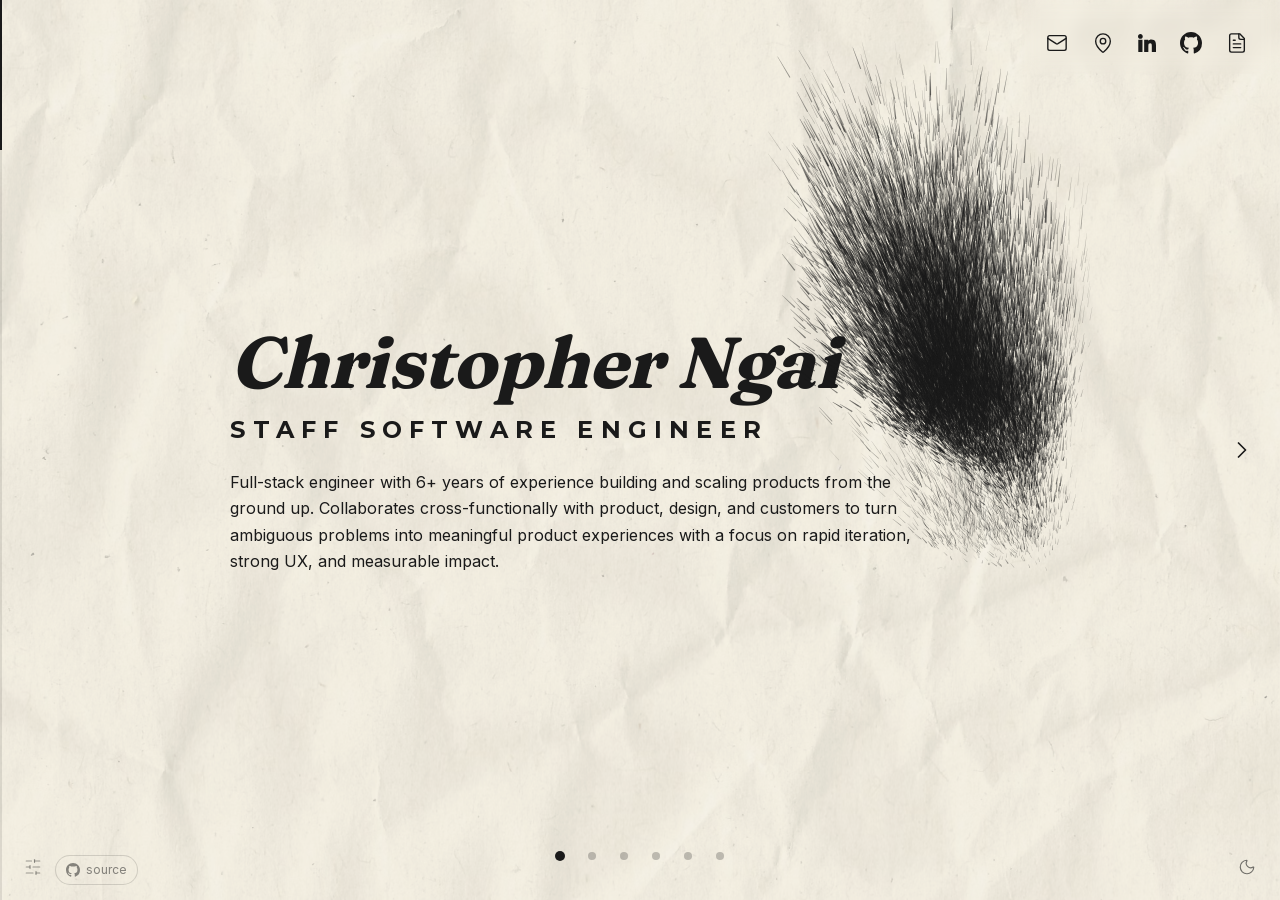
==== commit da5525f5: "for-chris: WebGPU engine toggle, particle count, live noise, perf stats Co-Authored-By: Claude Opus " ====
--- a/for-chris/index.html
+++ b/for-chris/index.html
@@ -1,3 +1,3 @@
-<!DOCTYPE html><!--lsLIej4nTKH5c6BGWmLFK--><html lang="en" class="inter_5901b7c6-module__ec5Qua__variable fraunces_25c2f599-module__MPtt3G__variable montserrat_d925d8ff-module__mJ-ZZq__variable"><head><meta charSet="utf-8"/><meta name="viewport" content="width=device-width, initial-scale=1"/><link rel="preload" href="/for-chris/_next/static/media/03bda585a99c6450-s.p.ad37b9d9.woff2" as="font" crossorigin="" type="font/woff2"/><link rel="preload" href="/for-chris/_next/static/media/221faba0970ae6e0-s.p.a2cf9b4d.woff2" as="font" crossorigin="" type="font/woff2"/><link rel="preload" href="/for-chris/_next/static/media/83afe278b6a6bb3c-s.p.3a6ba036.woff2" as="font" crossorigin="" type="font/woff2"/><link rel="stylesheet" href="/for-chris/_next/static/chunks/7a5a67666a123b62.css" data-precedence="next"/><link rel="preload" as="script" fetchPriority="low" href="/for-chris/_next/static/chunks/21a0a4061f3ab64d.js"/><script src="/for-chris/_next/static/chunks/aee6c7720838f8a2.js" async=""></script><script src="/for-chris/_next/static/chunks/e3a0896d11464b5d.js" async=""></script><script src="/for-chris/_next/static/chunks/turbopack-8c52d5e7f05a9fce.js" async=""></script><script src="/for-chris/_next/static/chunks/ff1a16fafef87110.js" async=""></script><script src="/for-chris/_next/static/chunks/d2be314c3ece3fbe.js" async=""></script><script src="/for-chris/_next/static/chunks/b44d5087ed7af10b.js" async=""></script><script src="/for-chris/_next/static/chunks/43df13470a785d23.js" async=""></script><meta name="next-size-adjust" content=""/><title>Christopher Ngai | Software Engineer</title><meta name="description" content="Staff Software Engineer with 6+ years building products at scale. Modern Animal (healthtech), Elsewhere (iOS). UCLA CS. TypeScript, React, Go, AWS."/><link rel="author" href="https://github.com/cngai"/><meta name="author" content="Christopher Ngai"/><meta name="keywords" content="Christopher Ngai,software engineer,staff engineer,full-stack developer,React,TypeScript,Modern Animal,healthtech,iOS,UCLA,Los Angeles"/><meta name="creator" content="Christopher Ngai"/><meta name="robots" content="noindex, nofollow"/><meta property="og:title" content="Christopher Ngai | Software Engineer"/><meta property="og:description" content="Staff Software Engineer with 6+ years building products at scale. Modern Animal (healthtech), Elsewhere (iOS). UCLA CS. TypeScript, React, Go, AWS."/><meta property="og:url" content="https://cngai.dev/"/><meta property="og:site_name" content="Christopher Ngai"/><meta property="og:locale" content="en_US"/><meta property="og:image" content="https://www.christopherngai.com/og-image.png"/><meta property="og:image:width" content="1200"/><meta property="og:image:height" content="630"/><meta property="og:image:alt" content="Christopher Ngai – Staff Software Engineer. Modern Animal, Elsewhere, UCLA."/><meta property="og:type" content="website"/><meta name="twitter:card" content="summary_large_image"/><meta name="twitter:title" content="Christopher Ngai | Software Engineer"/><meta name="twitter:description" content="Staff Software Engineer with 6+ years building products at scale. Modern Animal (healthtech), Elsewhere (iOS). UCLA CS."/><meta name="twitter:image" content="https://www.christopherngai.com/og-image.png"/><link rel="icon" href="/for-chris/icon.svg?icon.8f365269.svg" sizes="any" type="image/svg+xml"/><script>(function(){try{var d=localStorage.getItem("theme-dark");var dark=d!==null?d==="true":window.matchMedia("(prefers-color-scheme:dark)").matches;if(dark)document.documentElement.classList.add("dark")}catch(e){}})();</script><script src="/for-chris/_next/static/chunks/a6dad97d9634a72d.js" noModule=""></script></head><body class="font-sans"><div hidden=""><!--$--><!--/$--></div><div class="h-screen w-screen overflow-hidden bg-paper relative"><div class="fixed inset-0 pointer-events-none opacity-35 dark:opacity-0 transition-opacity duration-300" style="z-index:0;mix-blend-mode:multiply" aria-hidden="true"><img alt="" loading="lazy" decoding="async" data-nimg="fill" style="position:absolute;height:100%;width:100%;left:0;top:0;right:0;bottom:0;object-fit:cover;color:transparent" src="/for-chris/_next/static/media/crumpled-paper.96dbb51f.avif"/></div><a href="https://github.com/jcksncllwy/christopherngai-site" target="_blank" rel="noopener noreferrer" class="fixed bottom-4 left-14 z-50 flex items-center gap-1.5 rounded-full px-2.5 py-1.5 text-xs text-ink/50 hover:text-ink hover:bg-ink/10 ring-1 ring-ink/15 transition-colors duration-300" aria-label="Source code for this version of the site"><svg width="14" height="14" viewBox="0 0 24 24" fill="currentColor" aria-hidden="true"><path d="M12 0C5.37 0 0 5.37 0 12c0 5.31 3.435 9.795 8.205 11.385.6.105.825-.255.825-.57 0-.285-.015-1.23-.015-2.235-3.015.555-3.795-.735-4.035-1.41-.135-.345-.72-1.41-1.23-1.695-.42-.225-1.02-.78-.015-.795.945-.015 1.62.87 1.845 1.23 1.08 1.815 2.805 1.305 3.495.99.105-.78.42-1.305.765-1.605-2.67-.3-5.46-1.335-5.46-5.925 0-1.305.465-2.385 1.23-3.225-.12-.3-.54-1.53.12-3.18 0 0 1.005-.315 3.3 1.23.96-.27 1.98-.405 3-.405s2.04.135 3 .405c2.295-1.56 3.3-1.23 3.3-1.23.66 1.65.24 2.88.12 3.18.765.84 1.23 1.905 1.23 3.225 0 4.605-2.805 5.625-5.475 5.925.435.375.81 1.095.81 2.22 0 1.605-.015 2.895-.015 3.3 0 .315.225.69.825.57A12.02 12.02 0 0 0 24 12c0-6.63-5.37-12-12-12z"></path></svg>source</a><div class="fixed top-0 left-0 right-0 md:left-auto z-30 flex flex-row items-center justify-evenly md:justify-end gap-4 md:gap-2 md:pr-6 md:pt-6 py-3 px-4 md:backdrop-blur-sm md:border-none" aria-label="Contact links"><a href="mailto:contact@christopherngai.com" class="p-2 rounded-full text-ink hover:bg-ink/10 transition-colors cursor-pointer" aria-label="Email: contact@christopherngai.com"><svg xmlns="http://www.w3.org/2000/svg" width="22" height="22" viewBox="0 0 24 24" fill="none" stroke="currentColor" stroke-width="1.5" stroke-linecap="round" stroke-linejoin="round" class="lucide lucide-mail" aria-hidden="true"><path d="m22 7-8.991 5.727a2 2 0 0 1-2.009 0L2 7"></path><rect x="2" y="4" width="20" height="16" rx="2"></rect></svg></a><span class="group relative p-2 rounded-full text-ink hover:bg-ink/10 transition-colors duration-200 cursor-default" aria-label="Location: Los Angeles, CA" tabindex="0"><svg xmlns="http://www.w3.org/2000/svg" width="22" height="22" viewBox="0 0 24 24" fill="none" stroke="currentColor" stroke-width="1.5" stroke-linecap="round" stroke-linejoin="round" class="lucide lucide-map-pin" aria-hidden="true"><path d="M20 10c0 4.993-5.539 10.193-7.399 11.799a1 1 0 0 1-1.202 0C9.539 20.193 4 14.993 4 10a8 8 0 0 1 16 0"></path><circle cx="12" cy="10" r="3"></circle></svg><span class="absolute top-[calc(100%+0.25rem)] left-1/2 -translate-x-1/2 px-2 py-1 text-xs text-ink bg-paper-dark rounded transition-opacity duration-150 whitespace-nowrap pointer-events-none
+<!DOCTYPE html><!--stRQJVM34B1AFkDH6HbQg--><html lang="en" class="inter_5901b7c6-module__ec5Qua__variable fraunces_25c2f599-module__MPtt3G__variable montserrat_d925d8ff-module__mJ-ZZq__variable"><head><meta charSet="utf-8"/><meta name="viewport" content="width=device-width, initial-scale=1"/><link rel="preload" href="/for-chris/_next/static/media/03bda585a99c6450-s.p.ad37b9d9.woff2" as="font" crossorigin="" type="font/woff2"/><link rel="preload" href="/for-chris/_next/static/media/221faba0970ae6e0-s.p.a2cf9b4d.woff2" as="font" crossorigin="" type="font/woff2"/><link rel="preload" href="/for-chris/_next/static/media/83afe278b6a6bb3c-s.p.3a6ba036.woff2" as="font" crossorigin="" type="font/woff2"/><link rel="stylesheet" href="/for-chris/_next/static/chunks/e14fbefd60ed7517.css" data-precedence="next"/><link rel="preload" as="script" fetchPriority="low" href="/for-chris/_next/static/chunks/21a0a4061f3ab64d.js"/><script src="/for-chris/_next/static/chunks/aee6c7720838f8a2.js" async=""></script><script src="/for-chris/_next/static/chunks/e3a0896d11464b5d.js" async=""></script><script src="/for-chris/_next/static/chunks/turbopack-8c52d5e7f05a9fce.js" async=""></script><script src="/for-chris/_next/static/chunks/ff1a16fafef87110.js" async=""></script><script src="/for-chris/_next/static/chunks/d2be314c3ece3fbe.js" async=""></script><script src="/for-chris/_next/static/chunks/b44d5087ed7af10b.js" async=""></script><script src="/for-chris/_next/static/chunks/d57233354a3cd8b7.js" async=""></script><meta name="next-size-adjust" content=""/><title>Christopher Ngai | Software Engineer</title><meta name="description" content="Staff Software Engineer with 6+ years building products at scale. Modern Animal (healthtech), Elsewhere (iOS). UCLA CS. TypeScript, React, Go, AWS."/><link rel="author" href="https://github.com/cngai"/><meta name="author" content="Christopher Ngai"/><meta name="keywords" content="Christopher Ngai,software engineer,staff engineer,full-stack developer,React,TypeScript,Modern Animal,healthtech,iOS,UCLA,Los Angeles"/><meta name="creator" content="Christopher Ngai"/><meta name="robots" content="noindex, nofollow"/><meta property="og:title" content="Christopher Ngai | Software Engineer"/><meta property="og:description" content="Staff Software Engineer with 6+ years building products at scale. Modern Animal (healthtech), Elsewhere (iOS). UCLA CS. TypeScript, React, Go, AWS."/><meta property="og:url" content="https://cngai.dev/"/><meta property="og:site_name" content="Christopher Ngai"/><meta property="og:locale" content="en_US"/><meta property="og:image" content="https://www.christopherngai.com/og-image.png"/><meta property="og:image:width" content="1200"/><meta property="og:image:height" content="630"/><meta property="og:image:alt" content="Christopher Ngai – Staff Software Engineer. Modern Animal, Elsewhere, UCLA."/><meta property="og:type" content="website"/><meta name="twitter:card" content="summary_large_image"/><meta name="twitter:title" content="Christopher Ngai | Software Engineer"/><meta name="twitter:description" content="Staff Software Engineer with 6+ years building products at scale. Modern Animal (healthtech), Elsewhere (iOS). UCLA CS."/><meta name="twitter:image" content="https://www.christopherngai.com/og-image.png"/><link rel="icon" href="/for-chris/icon.svg?icon.8f365269.svg" sizes="any" type="image/svg+xml"/><script>(function(){try{var d=localStorage.getItem("theme-dark");var dark=d!==null?d==="true":window.matchMedia("(prefers-color-scheme:dark)").matches;if(dark)document.documentElement.classList.add("dark")}catch(e){}})();</script><script src="/for-chris/_next/static/chunks/a6dad97d9634a72d.js" noModule=""></script></head><body class="font-sans"><div hidden=""><!--$--><!--/$--></div><div class="h-screen w-screen overflow-hidden bg-paper relative"><div class="fixed inset-0 pointer-events-none opacity-35 dark:opacity-0 transition-opacity duration-300" style="z-index:0;mix-blend-mode:multiply" aria-hidden="true"><img alt="" loading="lazy" decoding="async" data-nimg="fill" style="position:absolute;height:100%;width:100%;left:0;top:0;right:0;bottom:0;object-fit:cover;color:transparent" src="/for-chris/_next/static/media/crumpled-paper.96dbb51f.avif"/></div><a href="https://github.com/jcksncllwy/christopherngai-site" target="_blank" rel="noopener noreferrer" class="fixed bottom-4 left-14 z-50 flex items-center gap-1.5 rounded-full px-2.5 py-1.5 text-xs text-ink/50 hover:text-ink hover:bg-ink/10 ring-1 ring-ink/15 transition-colors duration-300" aria-label="Source code for this version of the site"><svg width="14" height="14" viewBox="0 0 24 24" fill="currentColor" aria-hidden="true"><path d="M12 0C5.37 0 0 5.37 0 12c0 5.31 3.435 9.795 8.205 11.385.6.105.825-.255.825-.57 0-.285-.015-1.23-.015-2.235-3.015.555-3.795-.735-4.035-1.41-.135-.345-.72-1.41-1.23-1.695-.42-.225-1.02-.78-.015-.795.945-.015 1.62.87 1.845 1.23 1.08 1.815 2.805 1.305 3.495.99.105-.78.42-1.305.765-1.605-2.67-.3-5.46-1.335-5.46-5.925 0-1.305.465-2.385 1.23-3.225-.12-.3-.54-1.53.12-3.18 0 0 1.005-.315 3.3 1.23.96-.27 1.98-.405 3-.405s2.04.135 3 .405c2.295-1.56 3.3-1.23 3.3-1.23.66 1.65.24 2.88.12 3.18.765.84 1.23 1.905 1.23 3.225 0 4.605-2.805 5.625-5.475 5.925.435.375.81 1.095.81 2.22 0 1.605-.015 2.895-.015 3.3 0 .315.225.69.825.57A12.02 12.02 0 0 0 24 12c0-6.63-5.37-12-12-12z"></path></svg>source</a><div class="fixed top-0 left-0 right-0 md:left-auto z-30 flex flex-row items-center justify-evenly md:justify-end gap-4 md:gap-2 md:pr-6 md:pt-6 py-3 px-4 md:backdrop-blur-sm md:border-none" aria-label="Contact links"><a href="mailto:contact@christopherngai.com" class="p-2 rounded-full text-ink hover:bg-ink/10 transition-colors cursor-pointer" aria-label="Email: contact@christopherngai.com"><svg xmlns="http://www.w3.org/2000/svg" width="22" height="22" viewBox="0 0 24 24" fill="none" stroke="currentColor" stroke-width="1.5" stroke-linecap="round" stroke-linejoin="round" class="lucide lucide-mail" aria-hidden="true"><path d="m22 7-8.991 5.727a2 2 0 0 1-2.009 0L2 7"></path><rect x="2" y="4" width="20" height="16" rx="2"></rect></svg></a><span class="group relative p-2 rounded-full text-ink hover:bg-ink/10 transition-colors duration-200 cursor-default" aria-label="Location: Los Angeles, CA" tabindex="0"><svg xmlns="http://www.w3.org/2000/svg" width="22" height="22" viewBox="0 0 24 24" fill="none" stroke="currentColor" stroke-width="1.5" stroke-linecap="round" stroke-linejoin="round" class="lucide lucide-map-pin" aria-hidden="true"><path d="M20 10c0 4.993-5.539 10.193-7.399 11.799a1 1 0 0 1-1.202 0C9.539 20.193 4 14.993 4 10a8 8 0 0 1 16 0"></path><circle cx="12" cy="10" r="3"></circle></svg><span class="absolute top-[calc(100%+0.25rem)] left-1/2 -translate-x-1/2 px-2 py-1 text-xs text-ink bg-paper-dark rounded transition-opacity duration-150 whitespace-nowrap pointer-events-none
             md:opacity-0 md:group-hover:opacity-100
-            opacity-0">Los Angeles, CA</span></span><a href="https://linkedin.com/in/ctngai" target="_blank" rel="noopener noreferrer" class="p-2 rounded-full text-ink hover:bg-ink/10 transition-colors cursor-pointer" aria-label="LinkedIn profile"><svg width="18" height="18" viewBox="0 0 310 310" fill="currentColor" aria-hidden="true"><path d="M72.16,99.73H9.927c-2.762,0-5,2.239-5,5v199.928c0,2.762,2.238,5,5,5H72.16c2.762,0,5-2.238,5-5V104.73C77.16,101.969,74.922,99.73,72.16,99.73z"></path><path d="M41.066,0.341C18.422,0.341,0,18.743,0,41.362C0,63.991,18.422,82.4,41.066,82.4c22.626,0,41.033-18.41,41.033-41.038C82.1,18.743,63.692,0.341,41.066,0.341z"></path><path d="M230.454,94.761c-24.995,0-43.472,10.745-54.679,22.954V104.73c0-2.761-2.238-5-5-5h-59.599c-2.762,0-5,2.239-5,5v199.928c0,2.762,2.238,5,5,5h62.097c2.762,0,5-2.238,5-5v-98.918c0-33.333,9.054-46.319,32.29-46.319c25.306,0,27.317,20.818,27.317,48.034v97.204c0,2.762,2.238,5,5,5H305c2.762,0,5-2.238,5-5V194.995C310,145.43,300.549,94.761,230.454,94.761z"></path></svg></a><a href="https://github.com/cngai" target="_blank" rel="noopener noreferrer" class="p-2 rounded-full text-ink hover:bg-ink/10 transition-colors cursor-pointer" aria-label="GitHub profile"><svg width="22" height="22" viewBox="0 0 24 24" fill="currentColor" aria-hidden="true"><path d="M12 0C5.37 0 0 5.37 0 12c0 5.31 3.435 9.795 8.205 11.385.6.105.825-.255.825-.57 0-.285-.015-1.23-.015-2.235-3.015.555-3.795-.735-4.035-1.41-.135-.345-.72-1.41-1.23-1.695-.42-.225-1.02-.78-.015-.795.945-.015 1.62.87 1.845 1.23 1.08 1.815 2.805 1.305 3.495.99.105-.78.42-1.305.765-1.605-2.67-.3-5.46-1.335-5.46-5.925 0-1.305.465-2.385 1.23-3.225-.12-.3-.54-1.53.12-3.18 0 0 1.005-.315 3.3 1.23.96-.27 1.98-.405 3-.405s2.04.135 3 .405c2.295-1.56 3.3-1.23 3.3-1.23.66 1.65.24 2.88.12 3.18.765.84 1.23 1.905 1.23 3.225 0 4.605-2.805 5.625-5.475 5.925.435.375.81 1.095.81 2.22 0 1.605-.015 2.895-.015 3.3 0 .315.225.69.825.57A12.02 12.02 0 0 0 24 12c0-6.63-5.37-12-12-12z"></path></svg></a><a href="https://www.christopherngai.com/Christopher_Ngai_Resume.pdf" target="_blank" rel="noopener noreferrer" class="p-2 rounded-full text-ink hover:bg-ink/10 transition-colors cursor-pointer" aria-label="Resume"><svg xmlns="http://www.w3.org/2000/svg" width="22" height="22" viewBox="0 0 24 24" fill="none" stroke="currentColor" stroke-width="1.5" stroke-linecap="round" stroke-linejoin="round" class="lucide lucide-file-text" aria-hidden="true"><path d="M15 2H6a2 2 0 0 0-2 2v16a2 2 0 0 0 2 2h12a2 2 0 0 0 2-2V7Z"></path><path d="M14 2v4a2 2 0 0 0 2 2h4"></path><path d="M10 9H8"></path><path d="M16 13H8"></path><path d="M16 17H8"></path></svg></a></div><nav class="fixed z-40 flex gap-2 bottom-8 left-1/2 -translate-x-1/2 flex-row" aria-label="Section navigation"><button class="group relative p-2 cursor-pointer" aria-label="Go to Intro" aria-current="true"><span class="block w-2 h-2 rounded-full transition-colors duration-300 bg-ink"></span><span class="absolute bottom-[calc(100%+0.5rem)] left-1/2 -translate-x-1/2 px-2 py-1 text-xs text-ink bg-paper-dark rounded opacity-0 group-hover:opacity-100 transition-opacity duration-200 whitespace-nowrap pointer-events-none">Intro</span></button><button class="group relative p-2 cursor-pointer" aria-label="Go to Experience"><span class="block w-2 h-2 rounded-full transition-colors duration-300 bg-ink/25 group-hover:bg-ink/50"></span><span class="absolute bottom-[calc(100%+0.5rem)] left-1/2 -translate-x-1/2 px-2 py-1 text-xs text-ink bg-paper-dark rounded opacity-0 group-hover:opacity-100 transition-opacity duration-200 whitespace-nowrap pointer-events-none">Experience</span></button><button class="group relative p-2 cursor-pointer" aria-label="Go to Projects"><span class="block w-2 h-2 rounded-full transition-colors duration-300 bg-ink/25 group-hover:bg-ink/50"></span><span class="absolute bottom-[calc(100%+0.5rem)] left-1/2 -translate-x-1/2 px-2 py-1 text-xs text-ink bg-paper-dark rounded opacity-0 group-hover:opacity-100 transition-opacity duration-200 whitespace-nowrap pointer-events-none">Projects</span></button><button class="group relative p-2 cursor-pointer" aria-label="Go to Education"><span class="block w-2 h-2 rounded-full transition-colors duration-300 bg-ink/25 group-hover:bg-ink/50"></span><span class="absolute bottom-[calc(100%+0.5rem)] left-1/2 -translate-x-1/2 px-2 py-1 text-xs text-ink bg-paper-dark rounded opacity-0 group-hover:opacity-100 transition-opacity duration-200 whitespace-nowrap pointer-events-none">Education</span></button><button class="group relative p-2 cursor-pointer" aria-label="Go to Skills"><span class="block w-2 h-2 rounded-full transition-colors duration-300 bg-ink/25 group-hover:bg-ink/50"></span><span class="absolute bottom-[calc(100%+0.5rem)] left-1/2 -translate-x-1/2 px-2 py-1 text-xs text-ink bg-paper-dark rounded opacity-0 group-hover:opacity-100 transition-opacity duration-200 whitespace-nowrap pointer-events-none">Skills</span></button><button class="group relative p-2 cursor-pointer" aria-label="Go to Interests"><span class="block w-2 h-2 rounded-full transition-colors duration-300 bg-ink/25 group-hover:bg-ink/50"></span><span class="absolute bottom-[calc(100%+0.5rem)] left-1/2 -translate-x-1/2 px-2 py-1 text-xs text-ink bg-paper-dark rounded opacity-0 group-hover:opacity-100 transition-opacity duration-200 whitespace-nowrap pointer-events-none">Interests</span></button></nav><div class="fixed z-30 bg-ink/10 top-0 left-0 bottom-0 w-0.5"><div class="bg-ink w-full" style="height:16.666666666666664%;width:100%"></div></div><canvas class="fixed inset-0 z-[35] pointer-events-none" aria-hidden="true"></canvas><button type="button" class="fixed bottom-4 left-4 z-50 p-2 rounded-full text-ink/40 hover:text-ink transition-colors duration-300 cursor-pointer" aria-label="Show particle controls" aria-expanded="false"><svg xmlns="http://www.w3.org/2000/svg" width="18" height="18" viewBox="0 0 24 24" fill="none" stroke="currentColor" stroke-width="1.5" stroke-linecap="round" stroke-linejoin="round" class="lucide lucide-sliders-horizontal" aria-hidden="true"><line x1="21" x2="14" y1="4" y2="4"></line><line x1="10" x2="3" y1="4" y2="4"></line><line x1="21" x2="12" y1="12" y2="12"></line><line x1="8" x2="3" y1="12" y2="12"></line><line x1="21" x2="16" y1="20" y2="20"></line><line x1="12" x2="3" y1="20" y2="20"></line><line x1="14" x2="14" y1="2" y2="6"></line><line x1="8" x2="8" y1="10" y2="14"></line><line x1="16" x2="16" y1="18" y2="22"></line></svg></button><button type="button" class="fixed right-4 top-1/2 -translate-y-1/2 z-10 p-2 rounded-full text-ink transition-colors duration-300 hover:bg-ink/10 cursor-pointer" aria-label="Next section"><svg xmlns="http://www.w3.org/2000/svg" width="28" height="28" viewBox="0 0 24 24" fill="none" stroke="currentColor" stroke-width="1.5" stroke-linecap="round" stroke-linejoin="round" class="lucide lucide-chevron-right" aria-hidden="true"><path d="m9 18 6-6-6-6"></path></svg></button><div class="h-full w-full scrollbar-hide overflow-x-auto overflow-y-hidden snap-x snap-mandatory flex"><div class="min-w-full h-full shrink-0 snap-start"><section class="section-container snap-start flex items-center justify-center p-5 md:p-16 lg:p-24 relative"><div class="max-w-[51.2rem] lg:max-w-[38rem] xl:max-w-[51.2rem] w-full flex flex-col md:flex-row items-center gap-4 md:gap-16 lg:gap-24" style="opacity:0"><div class="flex-1 text-left md:text-left flex flex-col gap-4 md:gap-6"><div class="flex-1 text-left md:text-left flex flex-col gap-3 md:gap-4"><h1 class="type-title text-4xl md:text-6xl lg:text-7xl text-ink" style="opacity:0;transform:translateY(20px)">Christopher Ngai</h1><p class="type-subtitle tracking-[0.3em] uppercase text-ink" style="opacity:0;transform:translateY(20px)">Staff Software Engineer</p></div><p class="type-body text-ink" style="opacity:0;transform:translateY(20px)">Full-stack engineer with 6+ years of experience building and scaling products from the ground up. Collaborates cross-functionally with product, design, and customers to turn ambiguous problems into meaningful product experiences with a focus on rapid iteration, strong UX, and measurable impact.</p></div></div></section></div><div class="min-w-full h-full shrink-0 snap-start"><section class="section-container snap-start flex items-center justify-center p-5 md:p-16 lg:p-24 relative"><div class="max-w-[44.8rem] w-full max-h-[85vh] overflow-y-auto"><div class="text-left flex flex-col gap-3 md:gap-4"><h1 class="type-title text-4xl md:text-6xl lg:text-7xl text-ink">Experience</h1><div class="flex flex-col gap-1.5 md:gap-2"><div class="type-subtitle flex flex-col md:flex-row md:justify-between md:items-baseline gap-0.5 md:gap-4 text-ink"><span>Modern Animal</span><span class="flex-shrink-0 md:ml-auto text-sm md:text-[1.5rem]">2019 - Present</span></div><p class="type-body-large text-ink">Staff Software Engineer</p></div><p class="type-body text-ink">Grew from intern to Staff Engineer over 6 years at a tech-forward veterinary company, helping scale products to 90,000 members and $95M revenue.</p><ul class="type-body text-ink flex flex-col gap-2 md:gap-3 list-none pl-0"><li class="flex gap-2 md:gap-3 items-start"><span class="text-ink flex-shrink-0">•</span><span>Drove $2.1M ARR by architecting Autoship subscriptions (billing, EMR, e-commerce), reaching 4,100+ active subs and doubling ship dispense rate from 5% to 10% in 6 months.</span></li><li class="flex gap-2 md:gap-3 items-start"><span class="text-ink flex-shrink-0">•</span><span>Led integration with one of the nation&#x27;s largest pet pharmacies, shipping 10k+ orders with zero major incidents, expanding catalog by 3x, and saving 190+ ops hours/week.</span></li><li class="flex gap-2 md:gap-3 items-start"><span class="text-ink flex-shrink-0">•</span><span>Introduced AI dev workflows across a 14-engineer team, building Slack-to-GitHub automation on AWS Lambda and driving adoption of agentic coding tools, saving 400+ hours/year.</span></li></ul></div></div></section></div><div class="min-w-full h-full shrink-0 snap-start"><section class="section-container snap-start flex items-center justify-center p-5 md:p-16 lg:p-24"><div class="max-w-[44.8rem] w-full max-h-[85vh] overflow-y-auto"><div class="text-left flex flex-col gap-3 md:gap-4"><h1 class="type-title text-4xl md:text-6xl lg:text-7xl text-ink">Projects</h1><div class="flex flex-col gap-1.5 md:gap-2"><div class="type-subtitle flex flex-col md:flex-row md:justify-between md:items-baseline gap-0.5 md:gap-4 text-ink"><span>Elsewhere<!-- -->, <!-- -->iOS Social Media App</span><span class="flex-shrink-0 md:ml-auto text-sm md:text-[1.5rem]">2025 - Present</span></div><p class="type-body-large text-ink">Founding Engineer</p></div><p class="type-body text-ink">Building a back-to-basics social app: chronological feed, no algorithms, no vanity metrics. Built with Swift, Go, ScyllaDB. 100+ beta users in first month.</p><ul class="type-body text-ink flex flex-col gap-2 md:gap-3 list-none pl-0"><li class="flex gap-2 md:gap-3 items-start"><span class="text-ink flex-shrink-0">•</span><span>Designed and shipped a fast, fluid media experience end-to-end with real-time Websocket feed, multi-image/video posting, and a custom media pipeline handling compression and transcoding.</span></li><li class="flex gap-2 md:gap-3 items-start"><span class="text-ink flex-shrink-0">•</span><span>Building Go backend on self-hosted Kubernetes with ScyllaDB and Cloudflare Workers CDN, optimizing for low-latency media delivery.</span></li></ul></div></div></section></div><div class="min-w-full h-full shrink-0 snap-start"><section class="section-container snap-start flex items-center justify-center p-5 md:p-16 lg:p-24 relative"><div class="max-w-[51.2rem] w-full flex flex-col md:flex-row items-center gap-4 md:gap-16 lg:gap-24"><div class="flex-1 text-left md:text-left flex flex-col gap-4 md:gap-6"><h1 class="type-title text-4xl md:text-6xl lg:text-7xl text-ink">Education</h1><div class="flex flex-col gap-1.5 md:gap-2"><div class="type-subtitle flex flex-col md:flex-row md:justify-between md:items-baseline gap-0.5 md:gap-4 text-ink"><span>University of California, Los Angeles</span><span class="flex-shrink-0 md:ml-auto text-ink text-sm md:text-[1.5rem]">June 2020</span></div><p class="type-body-large text-ink">B.S. Computer Science &amp; Engineering</p><p class="type-body text-ink">Dean&#x27;s Honors List</p></div><div class="flex flex-col gap-1.5 md:gap-2"><div class="type-subtitle flex flex-col md:flex-row md:justify-between md:items-baseline gap-0.5 md:gap-4 text-ink"><span>Campus Events Commission, UCLA</span><span class="flex-shrink-0 md:ml-auto text-ink text-sm md:text-[1.5rem]">2017 - 2020</span></div><p class="type-body-large text-ink">Web Development Director</p><ul class="type-body text-ink flex flex-col gap-2 md:gap-3 list-none pl-0"><li class="flex gap-2 md:gap-3 items-start"><span class="text-ink flex-shrink-0">•</span><span>Managed team of 10 developers building web and mobile apps for campus-wide events.</span></li><li class="flex gap-2 md:gap-3 items-start"><span class="text-ink flex-shrink-0">•</span><span>Built Bruin Bash concert website serving 40,000+ UCLA students.</span></li></ul></div></div></div></section></div><div class="min-w-full h-full shrink-0 snap-start"><section class="section-container snap-start flex items-center justify-center p-5 md:p-16 lg:p-24"><div class="max-w-[51.2rem] w-full max-h-[85vh] overflow-y-auto"><div class="text-left flex flex-col gap-4 md:gap-6"><h1 class="type-title text-4xl md:text-6xl lg:text-7xl text-ink">Skills</h1><div class="grid grid-cols-1 sm:grid-cols-2 lg:grid-cols-3 gap-4 md:gap-6 lg:gap-8"><div class="type-body flex flex-col gap-2"><h3 class="type-subtitle text-ink text-base">Languages</h3><p class="type-body text-ink leading-relaxed">TypeScript, JavaScript, Python</p></div><div class="type-body flex flex-col gap-2"><h3 class="type-subtitle text-ink text-base">Frontend</h3><p class="type-body text-ink leading-relaxed">React, React Native, GraphQL, Apollo, Redux, Zustand</p></div><div class="type-body flex flex-col gap-2"><h3 class="type-subtitle text-ink text-base">Backend</h3><p class="type-body text-ink leading-relaxed">Django, PostgreSQL, Celery, Redis, Strawberry GraphQL</p></div><div class="type-body flex flex-col gap-2"><h3 class="type-subtitle text-ink text-base">AI Tooling</h3><p class="type-body text-ink leading-relaxed">Claude Code, Cursor, Codex, GitHub Copilot, MCP, Langchain</p></div><div class="type-body flex flex-col gap-2"><h3 class="type-subtitle text-ink text-base">Cloud &amp; Infra</h3><p class="type-body text-ink leading-relaxed">AWS (ECS, Lambda, S3, CloudFront), Google Cloud, Docker</p></div><div class="type-body flex flex-col gap-2"><h3 class="type-subtitle text-ink text-base">Testing</h3><p class="type-body text-ink leading-relaxed">Jest, React Testing Library</p></div></div></div></div></section></div><div class="min-w-full h-full shrink-0 snap-start"><section class="section-container snap-start flex items-center justify-center p-5 md:p-16 lg:p-24"><div class="max-w-[51.2rem] w-full flex flex-col gap-4 md:gap-6"><h1 class="type-title text-4xl md:text-6xl lg:text-7xl text-ink">Interests</h1><ul class="grid grid-cols-2 gap-x-4 gap-y-2 list-none pl-0 md:hidden type-body text-ink"><li class="flex gap-2 items-start"><span class="flex-shrink-0">•</span><span>Cooking</span></li><li class="flex gap-2 items-start"><span class="flex-shrink-0">•</span><span>Puzzles</span></li><li class="flex gap-2 items-start"><span class="flex-shrink-0">•</span><span>Soccer</span></li><li class="flex gap-2 items-start"><span class="flex-shrink-0">•</span><span>3D Printing</span></li><li class="flex gap-2 items-start"><span class="flex-shrink-0">•</span><span>Golf</span></li><li class="flex gap-2 items-start"><span class="flex-shrink-0">•</span><span>Asian Literature</span></li></ul><div class="hidden md:grid md:grid-cols-2 lg:grid-cols-3 gap-4 md:gap-6"><div class="flex flex-col gap-2"><h3 class="type-subtitle text-ink text-base">Cooking</h3><p class="type-body text-ink leading-relaxed">Always experimenting with new cuisines. My kitchen doubles as a food lab and cultural deep dive.</p></div><div class="flex flex-col gap-2"><h3 class="type-subtitle text-ink text-base">Puzzles</h3><p class="type-body text-ink leading-relaxed">Jigsaw puzzles as meditation. There&#x27;s something deeply satisfying about finding order in a pile of chaos.</p></div><div class="flex flex-col gap-2"><h3 class="type-subtitle text-ink text-base">Soccer</h3><p class="type-body text-ink leading-relaxed">Playing since I was 5 and still at it. Grew up enjoying Bayern Munich and Barcelona.</p></div><div class="flex flex-col gap-2"><h3 class="type-subtitle text-ink text-base">3D Printing</h3><p class="type-body text-ink leading-relaxed">Recently got a Bambu A1 Mini and been printing practical things. Early days, but fully hooked.</p></div><div class="flex flex-col gap-2"><h3 class="type-subtitle text-ink text-base">Golf</h3><p class="type-body text-ink leading-relaxed">Picked it up as an adult hobby and fully embracing the beginner&#x27;s journey. Still trying to find the fairway.</p></div><div class="flex flex-col gap-2"><h3 class="type-subtitle text-ink text-base">Asian Literature</h3><p class="type-body text-ink leading-relaxed">Drawn to surrealist storytelling and rich cultural atmosphere. Currently deep into Murakami and Uketsu.</p></div></div></div></section></div></div></div><!--$--><!--/$--><script src="/for-chris/_next/static/chunks/21a0a4061f3ab64d.js" id="_R_" async=""></script><script>(self.__next_f=self.__next_f||[]).push([0])</script><script>self.__next_f.push([1,"1:\"$Sreact.fragment\"\n2:I[39756,[\"/for-chris/_next/static/chunks/ff1a16fafef87110.js\",\"/for-chris/_next/static/chunks/d2be314c3ece3fbe.js\"],\"default\"]\n3:I[37457,[\"/for-chris/_next/static/chunks/ff1a16fafef87110.js\",\"/for-chris/_next/static/chunks/d2be314c3ece3fbe.js\"],\"default\"]\n4:I[47257,[\"/for-chris/_next/static/chunks/ff1a16fafef87110.js\",\"/for-chris/_next/static/chunks/d2be314c3ece3fbe.js\"],\"ClientPageRoot\"]\n5:I[31713,[\"/for-chris/_next/static/chunks/b44d5087ed7af10b.js\",\"/for-chris/_next/static/chunks/43df13470a785d23.js\"],\"default\"]\n8:I[97367,[\"/for-chris/_next/static/chunks/ff1a16fafef87110.js\",\"/for-chris/_next/static/chunks/d2be314c3ece3fbe.js\"],\"OutletBoundary\"]\n9:\"$Sreact.suspense\"\nb:I[97367,[\"/for-chris/_next/static/chunks/ff1a16fafef87110.js\",\"/for-chris/_next/static/chunks/d2be314c3ece3fbe.js\"],\"ViewportBoundary\"]\nd:I[97367,[\"/for-chris/_next/static/chunks/ff1a16fafef87110.js\",\"/for-chris/_next/static/chunks/d2be314c3ece3fbe.js\"],\"MetadataBoundary\"]\nf:I[68027,[],\"default\"]\n:HL[\"/for-chris/_next/static/chunks/7a5a67666a123b62.css\",\"style\"]\n:HL[\"/for-chris/_next/static/media/03bda585a99c6450-s.p.ad37b9d9.woff2\",\"font\",{\"crossOrigin\":\"\",\"type\":\"font/woff2\"}]\n:HL[\"/for-chris/_next/static/media/221faba0970ae6e0-s.p.a2cf9b4d.woff2\",\"font\",{\"crossOrigin\":\"\",\"type\":\"font/woff2\"}]\n:HL[\"/for-chris/_next/static/media/83afe278b6a6bb3c-s.p.3a6ba036.woff2\",\"font\",{\"crossOrigin\":\"\",\"type\":\"font/woff2\"}]\n"])</script><script>self.__next_f.push([1,"0:{\"P\":null,\"b\":\"lsLIej4nTKH5c6BGWmLFK\",\"c\":[\"\",\"\"],\"q\":\"\",\"i\":false,\"f\":[[[\"\",{\"children\":[\"__PAGE__\",{}]},\"$undefined\",\"$undefined\",true],[[\"$\",\"$1\",\"c\",{\"children\":[[[\"$\",\"link\",\"0\",{\"rel\":\"stylesheet\",\"href\":\"/for-chris/_next/static/chunks/7a5a67666a123b62.css\",\"precedence\":\"next\",\"crossOrigin\":\"$undefined\",\"nonce\":\"$undefined\"}]],[\"$\",\"html\",null,{\"lang\":\"en\",\"className\":\"inter_5901b7c6-module__ec5Qua__variable fraunces_25c2f599-module__MPtt3G__variable montserrat_d925d8ff-module__mJ-ZZq__variable\",\"suppressHydrationWarning\":true,\"children\":[[\"$\",\"head\",null,{\"children\":[\"$\",\"script\",null,{\"dangerouslySetInnerHTML\":{\"__html\":\"(function(){try{var d=localStorage.getItem(\\\"theme-dark\\\");var dark=d!==null?d===\\\"true\\\":window.matchMedia(\\\"(prefers-color-scheme:dark)\\\").matches;if(dark)document.documentElement.classList.add(\\\"dark\\\")}catch(e){}})();\"}}]}],[\"$\",\"body\",null,{\"className\":\"font-sans\",\"children\":[\"$\",\"$L2\",null,{\"parallelRouterKey\":\"children\",\"error\":\"$undefined\",\"errorStyles\":\"$undefined\",\"errorScripts\":\"$undefined\",\"template\":[\"$\",\"$L3\",null,{}],\"templateStyles\":\"$undefined\",\"templateScripts\":\"$undefined\",\"notFound\":[[[\"$\",\"title\",null,{\"children\":\"404: This page could not be found.\"}],[\"$\",\"div\",null,{\"style\":{\"fontFamily\":\"system-ui,\\\"Segoe UI\\\",Roboto,Helvetica,Arial,sans-serif,\\\"Apple Color Emoji\\\",\\\"Segoe UI Emoji\\\"\",\"height\":\"100vh\",\"textAlign\":\"center\",\"display\":\"flex\",\"flexDirection\":\"column\",\"alignItems\":\"center\",\"justifyContent\":\"center\"},\"children\":[\"$\",\"div\",null,{\"children\":[[\"$\",\"style\",null,{\"dangerouslySetInnerHTML\":{\"__html\":\"body{color:#000;background:#fff;margin:0}.next-error-h1{border-right:1px solid rgba(0,0,0,.3)}@media (prefers-color-scheme:dark){body{color:#fff;background:#000}.next-error-h1{border-right:1px solid rgba(255,255,255,.3)}}\"}}],[\"$\",\"h1\",null,{\"className\":\"next-error-h1\",\"style\":{\"display\":\"inline-block\",\"margin\":\"0 20px 0 0\",\"padding\":\"0 23px 0 0\",\"fontSize\":24,\"fontWeight\":500,\"verticalAlign\":\"top\",\"lineHeight\":\"49px\"},\"children\":404}],[\"$\",\"div\",null,{\"style\":{\"display\":\"inline-block\"},\"children\":[\"$\",\"h2\",null,{\"style\":{\"fontSize\":14,\"fontWeight\":400,\"lineHeight\":\"49px\",\"margin\":0},\"children\":\"This page could not be found.\"}]}]]}]}]],[]],\"forbidden\":\"$undefined\",\"unauthorized\":\"$undefined\"}]}]]}]]}],{\"children\":[[\"$\",\"$1\",\"c\",{\"children\":[[\"$\",\"$L4\",null,{\"Component\":\"$5\",\"serverProvidedParams\":{\"searchParams\":{},\"params\":{},\"promises\":[\"$@6\",\"$@7\"]}}],[[\"$\",\"script\",\"script-0\",{\"src\":\"/for-chris/_next/static/chunks/b44d5087ed7af10b.js\",\"async\":true,\"nonce\":\"$undefined\"}],[\"$\",\"script\",\"script-1\",{\"src\":\"/for-chris/_next/static/chunks/43df13470a785d23.js\",\"async\":true,\"nonce\":\"$undefined\"}]],[\"$\",\"$L8\",null,{\"children\":[\"$\",\"$9\",null,{\"name\":\"Next.MetadataOutlet\",\"children\":\"$@a\"}]}]]}],{},null,false,false]},null,false,false],[\"$\",\"$1\",\"h\",{\"children\":[null,[\"$\",\"$Lb\",null,{\"children\":\"$Lc\"}],[\"$\",\"div\",null,{\"hidden\":true,\"children\":[\"$\",\"$Ld\",null,{\"children\":[\"$\",\"$9\",null,{\"name\":\"Next.Metadata\",\"children\":\"$Le\"}]}]}],[\"$\",\"meta\",null,{\"name\":\"next-size-adjust\",\"content\":\"\"}]]}],false]],\"m\":\"$undefined\",\"G\":[\"$f\",[]],\"S\":true}\n"])</script><script>self.__next_f.push([1,"6:{}\n7:\"$0:f:0:1:1:children:0:props:children:0:props:serverProvidedParams:params\"\n"])</script><script>self.__next_f.push([1,"c:[[\"$\",\"meta\",\"0\",{\"charSet\":\"utf-8\"}],[\"$\",\"meta\",\"1\",{\"name\":\"viewport\",\"content\":\"width=device-width, initial-scale=1\"}]]\n"])</script><script>self.__next_f.push([1,"10:I[27201,[\"/for-chris/_next/static/chunks/ff1a16fafef87110.js\",\"/for-chris/_next/static/chunks/d2be314c3ece3fbe.js\"],\"IconMark\"]\na:null\n"])</script><script>self.__next_f.push([1,"e:[[\"$\",\"title\",\"0\",{\"children\":\"Christopher Ngai | Software Engineer\"}],[\"$\",\"meta\",\"1\",{\"name\":\"description\",\"content\":\"Staff Software Engineer with 6+ years building products at scale. Modern Animal (healthtech), Elsewhere (iOS). UCLA CS. TypeScript, React, Go, AWS.\"}],[\"$\",\"link\",\"2\",{\"rel\":\"author\",\"href\":\"https://github.com/cngai\"}],[\"$\",\"meta\",\"3\",{\"name\":\"author\",\"content\":\"Christopher Ngai\"}],[\"$\",\"meta\",\"4\",{\"name\":\"keywords\",\"content\":\"Christopher Ngai,software engineer,staff engineer,full-stack developer,React,TypeScript,Modern Animal,healthtech,iOS,UCLA,Los Angeles\"}],[\"$\",\"meta\",\"5\",{\"name\":\"creator\",\"content\":\"Christopher Ngai\"}],[\"$\",\"meta\",\"6\",{\"name\":\"robots\",\"content\":\"noindex, nofollow\"}],[\"$\",\"meta\",\"7\",{\"property\":\"og:title\",\"content\":\"Christopher Ngai | Software Engineer\"}],[\"$\",\"meta\",\"8\",{\"property\":\"og:description\",\"content\":\"Staff Software Engineer with 6+ years building products at scale. Modern Animal (healthtech), Elsewhere (iOS). UCLA CS. TypeScript, React, Go, AWS.\"}],[\"$\",\"meta\",\"9\",{\"property\":\"og:url\",\"content\":\"https://cngai.dev/\"}],[\"$\",\"meta\",\"10\",{\"property\":\"og:site_name\",\"content\":\"Christopher Ngai\"}],[\"$\",\"meta\",\"11\",{\"property\":\"og:locale\",\"content\":\"en_US\"}],[\"$\",\"meta\",\"12\",{\"property\":\"og:image\",\"content\":\"https://www.christopherngai.com/og-image.png\"}],[\"$\",\"meta\",\"13\",{\"property\":\"og:image:width\",\"content\":\"1200\"}],[\"$\",\"meta\",\"14\",{\"property\":\"og:image:height\",\"content\":\"630\"}],[\"$\",\"meta\",\"15\",{\"property\":\"og:image:alt\",\"content\":\"Christopher Ngai – Staff Software Engineer. Modern Animal, Elsewhere, UCLA.\"}],[\"$\",\"meta\",\"16\",{\"property\":\"og:type\",\"content\":\"website\"}],[\"$\",\"meta\",\"17\",{\"name\":\"twitter:card\",\"content\":\"summary_large_image\"}],[\"$\",\"meta\",\"18\",{\"name\":\"twitter:title\",\"content\":\"Christopher Ngai | Software Engineer\"}],[\"$\",\"meta\",\"19\",{\"name\":\"twitter:description\",\"content\":\"Staff Software Engineer with 6+ years building products at scale. Modern Animal (healthtech), Elsewhere (iOS). UCLA CS.\"}],[\"$\",\"meta\",\"20\",{\"name\":\"twitter:image\",\"content\":\"https://www.christopherngai.com/og-image.png\"}],[\"$\",\"link\",\"21\",{\"rel\":\"icon\",\"href\":\"/for-chris/icon.svg?icon.8f365269.svg\",\"sizes\":\"any\",\"type\":\"image/svg+xml\"}],[\"$\",\"$L10\",\"22\",{}]]\n"])</script></body></html>+            opacity-0">Los Angeles, CA</span></span><a href="https://linkedin.com/in/ctngai" target="_blank" rel="noopener noreferrer" class="p-2 rounded-full text-ink hover:bg-ink/10 transition-colors cursor-pointer" aria-label="LinkedIn profile"><svg width="18" height="18" viewBox="0 0 310 310" fill="currentColor" aria-hidden="true"><path d="M72.16,99.73H9.927c-2.762,0-5,2.239-5,5v199.928c0,2.762,2.238,5,5,5H72.16c2.762,0,5-2.238,5-5V104.73C77.16,101.969,74.922,99.73,72.16,99.73z"></path><path d="M41.066,0.341C18.422,0.341,0,18.743,0,41.362C0,63.991,18.422,82.4,41.066,82.4c22.626,0,41.033-18.41,41.033-41.038C82.1,18.743,63.692,0.341,41.066,0.341z"></path><path d="M230.454,94.761c-24.995,0-43.472,10.745-54.679,22.954V104.73c0-2.761-2.238-5-5-5h-59.599c-2.762,0-5,2.239-5,5v199.928c0,2.762,2.238,5,5,5h62.097c2.762,0,5-2.238,5-5v-98.918c0-33.333,9.054-46.319,32.29-46.319c25.306,0,27.317,20.818,27.317,48.034v97.204c0,2.762,2.238,5,5,5H305c2.762,0,5-2.238,5-5V194.995C310,145.43,300.549,94.761,230.454,94.761z"></path></svg></a><a href="https://github.com/cngai" target="_blank" rel="noopener noreferrer" class="p-2 rounded-full text-ink hover:bg-ink/10 transition-colors cursor-pointer" aria-label="GitHub profile"><svg width="22" height="22" viewBox="0 0 24 24" fill="currentColor" aria-hidden="true"><path d="M12 0C5.37 0 0 5.37 0 12c0 5.31 3.435 9.795 8.205 11.385.6.105.825-.255.825-.57 0-.285-.015-1.23-.015-2.235-3.015.555-3.795-.735-4.035-1.41-.135-.345-.72-1.41-1.23-1.695-.42-.225-1.02-.78-.015-.795.945-.015 1.62.87 1.845 1.23 1.08 1.815 2.805 1.305 3.495.99.105-.78.42-1.305.765-1.605-2.67-.3-5.46-1.335-5.46-5.925 0-1.305.465-2.385 1.23-3.225-.12-.3-.54-1.53.12-3.18 0 0 1.005-.315 3.3 1.23.96-.27 1.98-.405 3-.405s2.04.135 3 .405c2.295-1.56 3.3-1.23 3.3-1.23.66 1.65.24 2.88.12 3.18.765.84 1.23 1.905 1.23 3.225 0 4.605-2.805 5.625-5.475 5.925.435.375.81 1.095.81 2.22 0 1.605-.015 2.895-.015 3.3 0 .315.225.69.825.57A12.02 12.02 0 0 0 24 12c0-6.63-5.37-12-12-12z"></path></svg></a><a href="https://www.christopherngai.com/Christopher_Ngai_Resume.pdf" target="_blank" rel="noopener noreferrer" class="p-2 rounded-full text-ink hover:bg-ink/10 transition-colors cursor-pointer" aria-label="Resume"><svg xmlns="http://www.w3.org/2000/svg" width="22" height="22" viewBox="0 0 24 24" fill="none" stroke="currentColor" stroke-width="1.5" stroke-linecap="round" stroke-linejoin="round" class="lucide lucide-file-text" aria-hidden="true"><path d="M15 2H6a2 2 0 0 0-2 2v16a2 2 0 0 0 2 2h12a2 2 0 0 0 2-2V7Z"></path><path d="M14 2v4a2 2 0 0 0 2 2h4"></path><path d="M10 9H8"></path><path d="M16 13H8"></path><path d="M16 17H8"></path></svg></a></div><nav class="fixed z-40 flex gap-2 bottom-8 left-1/2 -translate-x-1/2 flex-row" aria-label="Section navigation"><button class="group relative p-2 cursor-pointer" aria-label="Go to Intro" aria-current="true"><span class="block w-2 h-2 rounded-full transition-colors duration-300 bg-ink"></span><span class="absolute bottom-[calc(100%+0.5rem)] left-1/2 -translate-x-1/2 px-2 py-1 text-xs text-ink bg-paper-dark rounded opacity-0 group-hover:opacity-100 transition-opacity duration-200 whitespace-nowrap pointer-events-none">Intro</span></button><button class="group relative p-2 cursor-pointer" aria-label="Go to Experience"><span class="block w-2 h-2 rounded-full transition-colors duration-300 bg-ink/25 group-hover:bg-ink/50"></span><span class="absolute bottom-[calc(100%+0.5rem)] left-1/2 -translate-x-1/2 px-2 py-1 text-xs text-ink bg-paper-dark rounded opacity-0 group-hover:opacity-100 transition-opacity duration-200 whitespace-nowrap pointer-events-none">Experience</span></button><button class="group relative p-2 cursor-pointer" aria-label="Go to Projects"><span class="block w-2 h-2 rounded-full transition-colors duration-300 bg-ink/25 group-hover:bg-ink/50"></span><span class="absolute bottom-[calc(100%+0.5rem)] left-1/2 -translate-x-1/2 px-2 py-1 text-xs text-ink bg-paper-dark rounded opacity-0 group-hover:opacity-100 transition-opacity duration-200 whitespace-nowrap pointer-events-none">Projects</span></button><button class="group relative p-2 cursor-pointer" aria-label="Go to Education"><span class="block w-2 h-2 rounded-full transition-colors duration-300 bg-ink/25 group-hover:bg-ink/50"></span><span class="absolute bottom-[calc(100%+0.5rem)] left-1/2 -translate-x-1/2 px-2 py-1 text-xs text-ink bg-paper-dark rounded opacity-0 group-hover:opacity-100 transition-opacity duration-200 whitespace-nowrap pointer-events-none">Education</span></button><button class="group relative p-2 cursor-pointer" aria-label="Go to Skills"><span class="block w-2 h-2 rounded-full transition-colors duration-300 bg-ink/25 group-hover:bg-ink/50"></span><span class="absolute bottom-[calc(100%+0.5rem)] left-1/2 -translate-x-1/2 px-2 py-1 text-xs text-ink bg-paper-dark rounded opacity-0 group-hover:opacity-100 transition-opacity duration-200 whitespace-nowrap pointer-events-none">Skills</span></button><button class="group relative p-2 cursor-pointer" aria-label="Go to Interests"><span class="block w-2 h-2 rounded-full transition-colors duration-300 bg-ink/25 group-hover:bg-ink/50"></span><span class="absolute bottom-[calc(100%+0.5rem)] left-1/2 -translate-x-1/2 px-2 py-1 text-xs text-ink bg-paper-dark rounded opacity-0 group-hover:opacity-100 transition-opacity duration-200 whitespace-nowrap pointer-events-none">Interests</span></button></nav><div class="fixed z-30 bg-ink/10 top-0 left-0 bottom-0 w-0.5"><div class="bg-ink w-full" style="height:16.666666666666664%;width:100%"></div></div><canvas class="fixed inset-0 z-[35] pointer-events-none" aria-hidden="true"></canvas><button type="button" class="fixed bottom-4 left-4 z-50 p-2 rounded-full text-ink/40 hover:text-ink transition-colors duration-300 cursor-pointer" aria-label="Show particle controls" aria-expanded="false"><svg xmlns="http://www.w3.org/2000/svg" width="18" height="18" viewBox="0 0 24 24" fill="none" stroke="currentColor" stroke-width="1.5" stroke-linecap="round" stroke-linejoin="round" class="lucide lucide-sliders-horizontal" aria-hidden="true"><line x1="21" x2="14" y1="4" y2="4"></line><line x1="10" x2="3" y1="4" y2="4"></line><line x1="21" x2="12" y1="12" y2="12"></line><line x1="8" x2="3" y1="12" y2="12"></line><line x1="21" x2="16" y1="20" y2="20"></line><line x1="12" x2="3" y1="20" y2="20"></line><line x1="14" x2="14" y1="2" y2="6"></line><line x1="8" x2="8" y1="10" y2="14"></line><line x1="16" x2="16" y1="18" y2="22"></line></svg></button><button type="button" class="fixed right-4 top-1/2 -translate-y-1/2 z-10 p-2 rounded-full text-ink transition-colors duration-300 hover:bg-ink/10 cursor-pointer" aria-label="Next section"><svg xmlns="http://www.w3.org/2000/svg" width="28" height="28" viewBox="0 0 24 24" fill="none" stroke="currentColor" stroke-width="1.5" stroke-linecap="round" stroke-linejoin="round" class="lucide lucide-chevron-right" aria-hidden="true"><path d="m9 18 6-6-6-6"></path></svg></button><div class="h-full w-full scrollbar-hide overflow-x-auto overflow-y-hidden snap-x snap-mandatory flex"><div class="min-w-full h-full shrink-0 snap-start"><section class="section-container snap-start flex items-center justify-center p-5 md:p-16 lg:p-24 relative"><div class="max-w-[51.2rem] lg:max-w-[38rem] xl:max-w-[51.2rem] w-full flex flex-col md:flex-row items-center gap-4 md:gap-16 lg:gap-24" style="opacity:0"><div class="flex-1 text-left md:text-left flex flex-col gap-4 md:gap-6"><div class="flex-1 text-left md:text-left flex flex-col gap-3 md:gap-4"><h1 class="type-title text-4xl md:text-6xl lg:text-7xl text-ink" style="opacity:0;transform:translateY(20px)">Christopher Ngai</h1><p class="type-subtitle tracking-[0.3em] uppercase text-ink" style="opacity:0;transform:translateY(20px)">Staff Software Engineer</p></div><p class="type-body text-ink" style="opacity:0;transform:translateY(20px)">Full-stack engineer with 6+ years of experience building and scaling products from the ground up. Collaborates cross-functionally with product, design, and customers to turn ambiguous problems into meaningful product experiences with a focus on rapid iteration, strong UX, and measurable impact.</p></div></div></section></div><div class="min-w-full h-full shrink-0 snap-start"><section class="section-container snap-start flex items-center justify-center p-5 md:p-16 lg:p-24 relative"><div class="max-w-[44.8rem] w-full max-h-[85vh] overflow-y-auto"><div class="text-left flex flex-col gap-3 md:gap-4"><h1 class="type-title text-4xl md:text-6xl lg:text-7xl text-ink">Experience</h1><div class="flex flex-col gap-1.5 md:gap-2"><div class="type-subtitle flex flex-col md:flex-row md:justify-between md:items-baseline gap-0.5 md:gap-4 text-ink"><span>Modern Animal</span><span class="flex-shrink-0 md:ml-auto text-sm md:text-[1.5rem]">2019 - Present</span></div><p class="type-body-large text-ink">Staff Software Engineer</p></div><p class="type-body text-ink">Grew from intern to Staff Engineer over 6 years at a tech-forward veterinary company, helping scale products to 90,000 members and $95M revenue.</p><ul class="type-body text-ink flex flex-col gap-2 md:gap-3 list-none pl-0"><li class="flex gap-2 md:gap-3 items-start"><span class="text-ink flex-shrink-0">•</span><span>Drove $2.1M ARR by architecting Autoship subscriptions (billing, EMR, e-commerce), reaching 4,100+ active subs and doubling ship dispense rate from 5% to 10% in 6 months.</span></li><li class="flex gap-2 md:gap-3 items-start"><span class="text-ink flex-shrink-0">•</span><span>Led integration with one of the nation&#x27;s largest pet pharmacies, shipping 10k+ orders with zero major incidents, expanding catalog by 3x, and saving 190+ ops hours/week.</span></li><li class="flex gap-2 md:gap-3 items-start"><span class="text-ink flex-shrink-0">•</span><span>Introduced AI dev workflows across a 14-engineer team, building Slack-to-GitHub automation on AWS Lambda and driving adoption of agentic coding tools, saving 400+ hours/year.</span></li></ul></div></div></section></div><div class="min-w-full h-full shrink-0 snap-start"><section class="section-container snap-start flex items-center justify-center p-5 md:p-16 lg:p-24"><div class="max-w-[44.8rem] w-full max-h-[85vh] overflow-y-auto"><div class="text-left flex flex-col gap-3 md:gap-4"><h1 class="type-title text-4xl md:text-6xl lg:text-7xl text-ink">Projects</h1><div class="flex flex-col gap-1.5 md:gap-2"><div class="type-subtitle flex flex-col md:flex-row md:justify-between md:items-baseline gap-0.5 md:gap-4 text-ink"><span>Elsewhere<!-- -->, <!-- -->iOS Social Media App</span><span class="flex-shrink-0 md:ml-auto text-sm md:text-[1.5rem]">2025 - Present</span></div><p class="type-body-large text-ink">Founding Engineer</p></div><p class="type-body text-ink">Building a back-to-basics social app: chronological feed, no algorithms, no vanity metrics. Built with Swift, Go, ScyllaDB. 100+ beta users in first month.</p><ul class="type-body text-ink flex flex-col gap-2 md:gap-3 list-none pl-0"><li class="flex gap-2 md:gap-3 items-start"><span class="text-ink flex-shrink-0">•</span><span>Designed and shipped a fast, fluid media experience end-to-end with real-time Websocket feed, multi-image/video posting, and a custom media pipeline handling compression and transcoding.</span></li><li class="flex gap-2 md:gap-3 items-start"><span class="text-ink flex-shrink-0">•</span><span>Building Go backend on self-hosted Kubernetes with ScyllaDB and Cloudflare Workers CDN, optimizing for low-latency media delivery.</span></li></ul></div></div></section></div><div class="min-w-full h-full shrink-0 snap-start"><section class="section-container snap-start flex items-center justify-center p-5 md:p-16 lg:p-24 relative"><div class="max-w-[51.2rem] w-full flex flex-col md:flex-row items-center gap-4 md:gap-16 lg:gap-24"><div class="flex-1 text-left md:text-left flex flex-col gap-4 md:gap-6"><h1 class="type-title text-4xl md:text-6xl lg:text-7xl text-ink">Education</h1><div class="flex flex-col gap-1.5 md:gap-2"><div class="type-subtitle flex flex-col md:flex-row md:justify-between md:items-baseline gap-0.5 md:gap-4 text-ink"><span>University of California, Los Angeles</span><span class="flex-shrink-0 md:ml-auto text-ink text-sm md:text-[1.5rem]">June 2020</span></div><p class="type-body-large text-ink">B.S. Computer Science &amp; Engineering</p><p class="type-body text-ink">Dean&#x27;s Honors List</p></div><div class="flex flex-col gap-1.5 md:gap-2"><div class="type-subtitle flex flex-col md:flex-row md:justify-between md:items-baseline gap-0.5 md:gap-4 text-ink"><span>Campus Events Commission, UCLA</span><span class="flex-shrink-0 md:ml-auto text-ink text-sm md:text-[1.5rem]">2017 - 2020</span></div><p class="type-body-large text-ink">Web Development Director</p><ul class="type-body text-ink flex flex-col gap-2 md:gap-3 list-none pl-0"><li class="flex gap-2 md:gap-3 items-start"><span class="text-ink flex-shrink-0">•</span><span>Managed team of 10 developers building web and mobile apps for campus-wide events.</span></li><li class="flex gap-2 md:gap-3 items-start"><span class="text-ink flex-shrink-0">•</span><span>Built Bruin Bash concert website serving 40,000+ UCLA students.</span></li></ul></div></div></div></section></div><div class="min-w-full h-full shrink-0 snap-start"><section class="section-container snap-start flex items-center justify-center p-5 md:p-16 lg:p-24"><div class="max-w-[51.2rem] w-full max-h-[85vh] overflow-y-auto"><div class="text-left flex flex-col gap-4 md:gap-6"><h1 class="type-title text-4xl md:text-6xl lg:text-7xl text-ink">Skills</h1><div class="grid grid-cols-1 sm:grid-cols-2 lg:grid-cols-3 gap-4 md:gap-6 lg:gap-8"><div class="type-body flex flex-col gap-2"><h3 class="type-subtitle text-ink text-base">Languages</h3><p class="type-body text-ink leading-relaxed">TypeScript, JavaScript, Python</p></div><div class="type-body flex flex-col gap-2"><h3 class="type-subtitle text-ink text-base">Frontend</h3><p class="type-body text-ink leading-relaxed">React, React Native, GraphQL, Apollo, Redux, Zustand</p></div><div class="type-body flex flex-col gap-2"><h3 class="type-subtitle text-ink text-base">Backend</h3><p class="type-body text-ink leading-relaxed">Django, PostgreSQL, Celery, Redis, Strawberry GraphQL</p></div><div class="type-body flex flex-col gap-2"><h3 class="type-subtitle text-ink text-base">AI Tooling</h3><p class="type-body text-ink leading-relaxed">Claude Code, Cursor, Codex, GitHub Copilot, MCP, Langchain</p></div><div class="type-body flex flex-col gap-2"><h3 class="type-subtitle text-ink text-base">Cloud &amp; Infra</h3><p class="type-body text-ink leading-relaxed">AWS (ECS, Lambda, S3, CloudFront), Google Cloud, Docker</p></div><div class="type-body flex flex-col gap-2"><h3 class="type-subtitle text-ink text-base">Testing</h3><p class="type-body text-ink leading-relaxed">Jest, React Testing Library</p></div></div></div></div></section></div><div class="min-w-full h-full shrink-0 snap-start"><section class="section-container snap-start flex items-center justify-center p-5 md:p-16 lg:p-24"><div class="max-w-[51.2rem] w-full flex flex-col gap-4 md:gap-6"><h1 class="type-title text-4xl md:text-6xl lg:text-7xl text-ink">Interests</h1><ul class="grid grid-cols-2 gap-x-4 gap-y-2 list-none pl-0 md:hidden type-body text-ink"><li class="flex gap-2 items-start"><span class="flex-shrink-0">•</span><span>Cooking</span></li><li class="flex gap-2 items-start"><span class="flex-shrink-0">•</span><span>Puzzles</span></li><li class="flex gap-2 items-start"><span class="flex-shrink-0">•</span><span>Soccer</span></li><li class="flex gap-2 items-start"><span class="flex-shrink-0">•</span><span>3D Printing</span></li><li class="flex gap-2 items-start"><span class="flex-shrink-0">•</span><span>Golf</span></li><li class="flex gap-2 items-start"><span class="flex-shrink-0">•</span><span>Asian Literature</span></li></ul><div class="hidden md:grid md:grid-cols-2 lg:grid-cols-3 gap-4 md:gap-6"><div class="flex flex-col gap-2"><h3 class="type-subtitle text-ink text-base">Cooking</h3><p class="type-body text-ink leading-relaxed">Always experimenting with new cuisines. My kitchen doubles as a food lab and cultural deep dive.</p></div><div class="flex flex-col gap-2"><h3 class="type-subtitle text-ink text-base">Puzzles</h3><p class="type-body text-ink leading-relaxed">Jigsaw puzzles as meditation. There&#x27;s something deeply satisfying about finding order in a pile of chaos.</p></div><div class="flex flex-col gap-2"><h3 class="type-subtitle text-ink text-base">Soccer</h3><p class="type-body text-ink leading-relaxed">Playing since I was 5 and still at it. Grew up enjoying Bayern Munich and Barcelona.</p></div><div class="flex flex-col gap-2"><h3 class="type-subtitle text-ink text-base">3D Printing</h3><p class="type-body text-ink leading-relaxed">Recently got a Bambu A1 Mini and been printing practical things. Early days, but fully hooked.</p></div><div class="flex flex-col gap-2"><h3 class="type-subtitle text-ink text-base">Golf</h3><p class="type-body text-ink leading-relaxed">Picked it up as an adult hobby and fully embracing the beginner&#x27;s journey. Still trying to find the fairway.</p></div><div class="flex flex-col gap-2"><h3 class="type-subtitle text-ink text-base">Asian Literature</h3><p class="type-body text-ink leading-relaxed">Drawn to surrealist storytelling and rich cultural atmosphere. Currently deep into Murakami and Uketsu.</p></div></div></div></section></div></div></div><!--$--><!--/$--><script src="/for-chris/_next/static/chunks/21a0a4061f3ab64d.js" id="_R_" async=""></script><script>(self.__next_f=self.__next_f||[]).push([0])</script><script>self.__next_f.push([1,"1:\"$Sreact.fragment\"\n2:I[39756,[\"/for-chris/_next/static/chunks/ff1a16fafef87110.js\",\"/for-chris/_next/static/chunks/d2be314c3ece3fbe.js\"],\"default\"]\n3:I[37457,[\"/for-chris/_next/static/chunks/ff1a16fafef87110.js\",\"/for-chris/_next/static/chunks/d2be314c3ece3fbe.js\"],\"default\"]\n4:I[47257,[\"/for-chris/_next/static/chunks/ff1a16fafef87110.js\",\"/for-chris/_next/static/chunks/d2be314c3ece3fbe.js\"],\"ClientPageRoot\"]\n5:I[31713,[\"/for-chris/_next/static/chunks/b44d5087ed7af10b.js\",\"/for-chris/_next/static/chunks/d57233354a3cd8b7.js\"],\"default\"]\n8:I[97367,[\"/for-chris/_next/static/chunks/ff1a16fafef87110.js\",\"/for-chris/_next/static/chunks/d2be314c3ece3fbe.js\"],\"OutletBoundary\"]\n9:\"$Sreact.suspense\"\nb:I[97367,[\"/for-chris/_next/static/chunks/ff1a16fafef87110.js\",\"/for-chris/_next/static/chunks/d2be314c3ece3fbe.js\"],\"ViewportBoundary\"]\nd:I[97367,[\"/for-chris/_next/static/chunks/ff1a16fafef87110.js\",\"/for-chris/_next/static/chunks/d2be314c3ece3fbe.js\"],\"MetadataBoundary\"]\nf:I[68027,[],\"default\"]\n:HL[\"/for-chris/_next/static/chunks/e14fbefd60ed7517.css\",\"style\"]\n:HL[\"/for-chris/_next/static/media/03bda585a99c6450-s.p.ad37b9d9.woff2\",\"font\",{\"crossOrigin\":\"\",\"type\":\"font/woff2\"}]\n:HL[\"/for-chris/_next/static/media/221faba0970ae6e0-s.p.a2cf9b4d.woff2\",\"font\",{\"crossOrigin\":\"\",\"type\":\"font/woff2\"}]\n:HL[\"/for-chris/_next/static/media/83afe278b6a6bb3c-s.p.3a6ba036.woff2\",\"font\",{\"crossOrigin\":\"\",\"type\":\"font/woff2\"}]\n"])</script><script>self.__next_f.push([1,"0:{\"P\":null,\"b\":\"stRQJVM34B1AFkDH6HbQg\",\"c\":[\"\",\"\"],\"q\":\"\",\"i\":false,\"f\":[[[\"\",{\"children\":[\"__PAGE__\",{}]},\"$undefined\",\"$undefined\",true],[[\"$\",\"$1\",\"c\",{\"children\":[[[\"$\",\"link\",\"0\",{\"rel\":\"stylesheet\",\"href\":\"/for-chris/_next/static/chunks/e14fbefd60ed7517.css\",\"precedence\":\"next\",\"crossOrigin\":\"$undefined\",\"nonce\":\"$undefined\"}]],[\"$\",\"html\",null,{\"lang\":\"en\",\"className\":\"inter_5901b7c6-module__ec5Qua__variable fraunces_25c2f599-module__MPtt3G__variable montserrat_d925d8ff-module__mJ-ZZq__variable\",\"suppressHydrationWarning\":true,\"children\":[[\"$\",\"head\",null,{\"children\":[\"$\",\"script\",null,{\"dangerouslySetInnerHTML\":{\"__html\":\"(function(){try{var d=localStorage.getItem(\\\"theme-dark\\\");var dark=d!==null?d===\\\"true\\\":window.matchMedia(\\\"(prefers-color-scheme:dark)\\\").matches;if(dark)document.documentElement.classList.add(\\\"dark\\\")}catch(e){}})();\"}}]}],[\"$\",\"body\",null,{\"className\":\"font-sans\",\"children\":[\"$\",\"$L2\",null,{\"parallelRouterKey\":\"children\",\"error\":\"$undefined\",\"errorStyles\":\"$undefined\",\"errorScripts\":\"$undefined\",\"template\":[\"$\",\"$L3\",null,{}],\"templateStyles\":\"$undefined\",\"templateScripts\":\"$undefined\",\"notFound\":[[[\"$\",\"title\",null,{\"children\":\"404: This page could not be found.\"}],[\"$\",\"div\",null,{\"style\":{\"fontFamily\":\"system-ui,\\\"Segoe UI\\\",Roboto,Helvetica,Arial,sans-serif,\\\"Apple Color Emoji\\\",\\\"Segoe UI Emoji\\\"\",\"height\":\"100vh\",\"textAlign\":\"center\",\"display\":\"flex\",\"flexDirection\":\"column\",\"alignItems\":\"center\",\"justifyContent\":\"center\"},\"children\":[\"$\",\"div\",null,{\"children\":[[\"$\",\"style\",null,{\"dangerouslySetInnerHTML\":{\"__html\":\"body{color:#000;background:#fff;margin:0}.next-error-h1{border-right:1px solid rgba(0,0,0,.3)}@media (prefers-color-scheme:dark){body{color:#fff;background:#000}.next-error-h1{border-right:1px solid rgba(255,255,255,.3)}}\"}}],[\"$\",\"h1\",null,{\"className\":\"next-error-h1\",\"style\":{\"display\":\"inline-block\",\"margin\":\"0 20px 0 0\",\"padding\":\"0 23px 0 0\",\"fontSize\":24,\"fontWeight\":500,\"verticalAlign\":\"top\",\"lineHeight\":\"49px\"},\"children\":404}],[\"$\",\"div\",null,{\"style\":{\"display\":\"inline-block\"},\"children\":[\"$\",\"h2\",null,{\"style\":{\"fontSize\":14,\"fontWeight\":400,\"lineHeight\":\"49px\",\"margin\":0},\"children\":\"This page could not be found.\"}]}]]}]}]],[]],\"forbidden\":\"$undefined\",\"unauthorized\":\"$undefined\"}]}]]}]]}],{\"children\":[[\"$\",\"$1\",\"c\",{\"children\":[[\"$\",\"$L4\",null,{\"Component\":\"$5\",\"serverProvidedParams\":{\"searchParams\":{},\"params\":{},\"promises\":[\"$@6\",\"$@7\"]}}],[[\"$\",\"script\",\"script-0\",{\"src\":\"/for-chris/_next/static/chunks/b44d5087ed7af10b.js\",\"async\":true,\"nonce\":\"$undefined\"}],[\"$\",\"script\",\"script-1\",{\"src\":\"/for-chris/_next/static/chunks/d57233354a3cd8b7.js\",\"async\":true,\"nonce\":\"$undefined\"}]],[\"$\",\"$L8\",null,{\"children\":[\"$\",\"$9\",null,{\"name\":\"Next.MetadataOutlet\",\"children\":\"$@a\"}]}]]}],{},null,false,false]},null,false,false],[\"$\",\"$1\",\"h\",{\"children\":[null,[\"$\",\"$Lb\",null,{\"children\":\"$Lc\"}],[\"$\",\"div\",null,{\"hidden\":true,\"children\":[\"$\",\"$Ld\",null,{\"children\":[\"$\",\"$9\",null,{\"name\":\"Next.Metadata\",\"children\":\"$Le\"}]}]}],[\"$\",\"meta\",null,{\"name\":\"next-size-adjust\",\"content\":\"\"}]]}],false]],\"m\":\"$undefined\",\"G\":[\"$f\",[]],\"S\":true}\n"])</script><script>self.__next_f.push([1,"6:{}\n7:\"$0:f:0:1:1:children:0:props:children:0:props:serverProvidedParams:params\"\n"])</script><script>self.__next_f.push([1,"c:[[\"$\",\"meta\",\"0\",{\"charSet\":\"utf-8\"}],[\"$\",\"meta\",\"1\",{\"name\":\"viewport\",\"content\":\"width=device-width, initial-scale=1\"}]]\n"])</script><script>self.__next_f.push([1,"10:I[27201,[\"/for-chris/_next/static/chunks/ff1a16fafef87110.js\",\"/for-chris/_next/static/chunks/d2be314c3ece3fbe.js\"],\"IconMark\"]\na:null\n"])</script><script>self.__next_f.push([1,"e:[[\"$\",\"title\",\"0\",{\"children\":\"Christopher Ngai | Software Engineer\"}],[\"$\",\"meta\",\"1\",{\"name\":\"description\",\"content\":\"Staff Software Engineer with 6+ years building products at scale. Modern Animal (healthtech), Elsewhere (iOS). UCLA CS. TypeScript, React, Go, AWS.\"}],[\"$\",\"link\",\"2\",{\"rel\":\"author\",\"href\":\"https://github.com/cngai\"}],[\"$\",\"meta\",\"3\",{\"name\":\"author\",\"content\":\"Christopher Ngai\"}],[\"$\",\"meta\",\"4\",{\"name\":\"keywords\",\"content\":\"Christopher Ngai,software engineer,staff engineer,full-stack developer,React,TypeScript,Modern Animal,healthtech,iOS,UCLA,Los Angeles\"}],[\"$\",\"meta\",\"5\",{\"name\":\"creator\",\"content\":\"Christopher Ngai\"}],[\"$\",\"meta\",\"6\",{\"name\":\"robots\",\"content\":\"noindex, nofollow\"}],[\"$\",\"meta\",\"7\",{\"property\":\"og:title\",\"content\":\"Christopher Ngai | Software Engineer\"}],[\"$\",\"meta\",\"8\",{\"property\":\"og:description\",\"content\":\"Staff Software Engineer with 6+ years building products at scale. Modern Animal (healthtech), Elsewhere (iOS). UCLA CS. TypeScript, React, Go, AWS.\"}],[\"$\",\"meta\",\"9\",{\"property\":\"og:url\",\"content\":\"https://cngai.dev/\"}],[\"$\",\"meta\",\"10\",{\"property\":\"og:site_name\",\"content\":\"Christopher Ngai\"}],[\"$\",\"meta\",\"11\",{\"property\":\"og:locale\",\"content\":\"en_US\"}],[\"$\",\"meta\",\"12\",{\"property\":\"og:image\",\"content\":\"https://www.christopherngai.com/og-image.png\"}],[\"$\",\"meta\",\"13\",{\"property\":\"og:image:width\",\"content\":\"1200\"}],[\"$\",\"meta\",\"14\",{\"property\":\"og:image:height\",\"content\":\"630\"}],[\"$\",\"meta\",\"15\",{\"property\":\"og:image:alt\",\"content\":\"Christopher Ngai – Staff Software Engineer. Modern Animal, Elsewhere, UCLA.\"}],[\"$\",\"meta\",\"16\",{\"property\":\"og:type\",\"content\":\"website\"}],[\"$\",\"meta\",\"17\",{\"name\":\"twitter:card\",\"content\":\"summary_large_image\"}],[\"$\",\"meta\",\"18\",{\"name\":\"twitter:title\",\"content\":\"Christopher Ngai | Software Engineer\"}],[\"$\",\"meta\",\"19\",{\"name\":\"twitter:description\",\"content\":\"Staff Software Engineer with 6+ years building products at scale. Modern Animal (healthtech), Elsewhere (iOS). UCLA CS.\"}],[\"$\",\"meta\",\"20\",{\"name\":\"twitter:image\",\"content\":\"https://www.christopherngai.com/og-image.png\"}],[\"$\",\"link\",\"21\",{\"rel\":\"icon\",\"href\":\"/for-chris/icon.svg?icon.8f365269.svg\",\"sizes\":\"any\",\"type\":\"image/svg+xml\"}],[\"$\",\"$L10\",\"22\",{}]]\n"])</script></body></html>
--- a/for-chris/_next/static/chunks/e14fbefd60ed7517.css
+++ b/for-chris/_next/static/chunks/e14fbefd60ed7517.css
@@ -0,0 +1,4 @@
+@font-face{font-family:Inter;font-style:normal;font-weight:100 900;font-display:swap;src:url(../media/2c55a0e60120577a-s.2a48534a.woff2)format("woff2");unicode-range:U+460-52F,U+1C80-1C8A,U+20B4,U+2DE0-2DFF,U+A640-A69F,U+FE2E-FE2F}@font-face{font-family:Inter;font-style:normal;font-weight:100 900;font-display:swap;src:url(../media/9c72aa0f40e4eef8-s.18a48cbc.woff2)format("woff2");unicode-range:U+301,U+400-45F,U+490-491,U+4B0-4B1,U+2116}@font-face{font-family:Inter;font-style:normal;font-weight:100 900;font-display:swap;src:url(../media/ad66f9afd8947f86-s.7a40eb73.woff2)format("woff2");unicode-range:U+1F??}@font-face{font-family:Inter;font-style:normal;font-weight:100 900;font-display:swap;src:url(../media/5476f68d60460930-s.c995e352.woff2)format("woff2");unicode-range:U+370-377,U+37A-37F,U+384-38A,U+38C,U+38E-3A1,U+3A3-3FF}@font-face{font-family:Inter;font-style:normal;font-weight:100 900;font-display:swap;src:url(../media/2bbe8d2671613f1f-s.76dcb0b2.woff2)format("woff2");unicode-range:U+102-103,U+110-111,U+128-129,U+168-169,U+1A0-1A1,U+1AF-1B0,U+300-301,U+303-304,U+308-309,U+323,U+329,U+1EA0-1EF9,U+20AB}@font-face{font-family:Inter;font-style:normal;font-weight:100 900;font-display:swap;src:url(../media/1bffadaabf893a1e-s.7cd81963.woff2)format("woff2");unicode-range:U+100-2BA,U+2BD-2C5,U+2C7-2CC,U+2CE-2D7,U+2DD-2FF,U+304,U+308,U+329,U+1D00-1DBF,U+1E00-1E9F,U+1EF2-1EFF,U+2020,U+20A0-20AB,U+20AD-20C4,U+2113,U+2C60-2C7F,U+A720-A7FF}@font-face{font-family:Inter;font-style:normal;font-weight:100 900;font-display:swap;src:url(../media/83afe278b6a6bb3c-s.p.3a6ba036.woff2)format("woff2");unicode-range:U+??,U+131,U+152-153,U+2BB-2BC,U+2C6,U+2DA,U+2DC,U+304,U+308,U+329,U+2000-206F,U+20AC,U+2122,U+2191,U+2193,U+2212,U+2215,U+FEFF,U+FFFD}@font-face{font-family:Inter Fallback;src:local(Arial);ascent-override:90.44%;descent-override:22.52%;line-gap-override:0.0%;size-adjust:107.12%}.inter_5901b7c6-module__ec5Qua__className{font-family:Inter,Inter Fallback;font-style:normal}.inter_5901b7c6-module__ec5Qua__variable{--font-inter:"Inter","Inter Fallback"}
+@font-face{font-family:Fraunces;font-style:normal;font-weight:300;font-display:swap;src:url(../media/1e219c03c996efbd-s.ba7d7329.woff2)format("woff2");unicode-range:U+102-103,U+110-111,U+128-129,U+168-169,U+1A0-1A1,U+1AF-1B0,U+300-301,U+303-304,U+308-309,U+323,U+329,U+1EA0-1EF9,U+20AB}@font-face{font-family:Fraunces;font-style:normal;font-weight:300;font-display:swap;src:url(../media/b35b0dbffda7f2c4-s.0c27b1b4.woff2)format("woff2");unicode-range:U+100-2BA,U+2BD-2C5,U+2C7-2CC,U+2CE-2D7,U+2DD-2FF,U+304,U+308,U+329,U+1D00-1DBF,U+1E00-1E9F,U+1EF2-1EFF,U+2020,U+20A0-20AB,U+20AD-20C4,U+2113,U+2C60-2C7F,U+A720-A7FF}@font-face{font-family:Fraunces;font-style:normal;font-weight:300;font-display:swap;src:url(../media/03bda585a99c6450-s.p.ad37b9d9.woff2)format("woff2");unicode-range:U+??,U+131,U+152-153,U+2BB-2BC,U+2C6,U+2DA,U+2DC,U+304,U+308,U+329,U+2000-206F,U+20AC,U+2122,U+2191,U+2193,U+2212,U+2215,U+FEFF,U+FFFD}@font-face{font-family:Fraunces;font-style:normal;font-weight:400;font-display:swap;src:url(../media/1e219c03c996efbd-s.ba7d7329.woff2)format("woff2");unicode-range:U+102-103,U+110-111,U+128-129,U+168-169,U+1A0-1A1,U+1AF-1B0,U+300-301,U+303-304,U+308-309,U+323,U+329,U+1EA0-1EF9,U+20AB}@font-face{font-family:Fraunces;font-style:normal;font-weight:400;font-display:swap;src:url(../media/b35b0dbffda7f2c4-s.0c27b1b4.woff2)format("woff2");unicode-range:U+100-2BA,U+2BD-2C5,U+2C7-2CC,U+2CE-2D7,U+2DD-2FF,U+304,U+308,U+329,U+1D00-1DBF,U+1E00-1E9F,U+1EF2-1EFF,U+2020,U+20A0-20AB,U+20AD-20C4,U+2113,U+2C60-2C7F,U+A720-A7FF}@font-face{font-family:Fraunces;font-style:normal;font-weight:400;font-display:swap;src:url(../media/03bda585a99c6450-s.p.ad37b9d9.woff2)format("woff2");unicode-range:U+??,U+131,U+152-153,U+2BB-2BC,U+2C6,U+2DA,U+2DC,U+304,U+308,U+329,U+2000-206F,U+20AC,U+2122,U+2191,U+2193,U+2212,U+2215,U+FEFF,U+FFFD}@font-face{font-family:Fraunces;font-style:normal;font-weight:500;font-display:swap;src:url(../media/1e219c03c996efbd-s.ba7d7329.woff2)format("woff2");unicode-range:U+102-103,U+110-111,U+128-129,U+168-169,U+1A0-1A1,U+1AF-1B0,U+300-301,U+303-304,U+308-309,U+323,U+329,U+1EA0-1EF9,U+20AB}@font-face{font-family:Fraunces;font-style:normal;font-weight:500;font-display:swap;src:url(../media/b35b0dbffda7f2c4-s.0c27b1b4.woff2)format("woff2");unicode-range:U+100-2BA,U+2BD-2C5,U+2C7-2CC,U+2CE-2D7,U+2DD-2FF,U+304,U+308,U+329,U+1D00-1DBF,U+1E00-1E9F,U+1EF2-1EFF,U+2020,U+20A0-20AB,U+20AD-20C4,U+2113,U+2C60-2C7F,U+A720-A7FF}@font-face{font-family:Fraunces;font-style:normal;font-weight:500;font-display:swap;src:url(../media/03bda585a99c6450-s.p.ad37b9d9.woff2)format("woff2");unicode-range:U+??,U+131,U+152-153,U+2BB-2BC,U+2C6,U+2DA,U+2DC,U+304,U+308,U+329,U+2000-206F,U+20AC,U+2122,U+2191,U+2193,U+2212,U+2215,U+FEFF,U+FFFD}@font-face{font-family:Fraunces;font-style:normal;font-weight:600;font-display:swap;src:url(../media/1e219c03c996efbd-s.ba7d7329.woff2)format("woff2");unicode-range:U+102-103,U+110-111,U+128-129,U+168-169,U+1A0-1A1,U+1AF-1B0,U+300-301,U+303-304,U+308-309,U+323,U+329,U+1EA0-1EF9,U+20AB}@font-face{font-family:Fraunces;font-style:normal;font-weight:600;font-display:swap;src:url(../media/b35b0dbffda7f2c4-s.0c27b1b4.woff2)format("woff2");unicode-range:U+100-2BA,U+2BD-2C5,U+2C7-2CC,U+2CE-2D7,U+2DD-2FF,U+304,U+308,U+329,U+1D00-1DBF,U+1E00-1E9F,U+1EF2-1EFF,U+2020,U+20A0-20AB,U+20AD-20C4,U+2113,U+2C60-2C7F,U+A720-A7FF}@font-face{font-family:Fraunces;font-style:normal;font-weight:600;font-display:swap;src:url(../media/03bda585a99c6450-s.p.ad37b9d9.woff2)format("woff2");unicode-range:U+??,U+131,U+152-153,U+2BB-2BC,U+2C6,U+2DA,U+2DC,U+304,U+308,U+329,U+2000-206F,U+20AC,U+2122,U+2191,U+2193,U+2212,U+2215,U+FEFF,U+FFFD}@font-face{font-family:Fraunces;font-style:normal;font-weight:700;font-display:swap;src:url(../media/1e219c03c996efbd-s.ba7d7329.woff2)format("woff2");unicode-range:U+102-103,U+110-111,U+128-129,U+168-169,U+1A0-1A1,U+1AF-1B0,U+300-301,U+303-304,U+308-309,U+323,U+329,U+1EA0-1EF9,U+20AB}@font-face{font-family:Fraunces;font-style:normal;font-weight:700;font-display:swap;src:url(../media/b35b0dbffda7f2c4-s.0c27b1b4.woff2)format("woff2");unicode-range:U+100-2BA,U+2BD-2C5,U+2C7-2CC,U+2CE-2D7,U+2DD-2FF,U+304,U+308,U+329,U+1D00-1DBF,U+1E00-1E9F,U+1EF2-1EFF,U+2020,U+20A0-20AB,U+20AD-20C4,U+2113,U+2C60-2C7F,U+A720-A7FF}@font-face{font-family:Fraunces;font-style:normal;font-weight:700;font-display:swap;src:url(../media/03bda585a99c6450-s.p.ad37b9d9.woff2)format("woff2");unicode-range:U+??,U+131,U+152-153,U+2BB-2BC,U+2C6,U+2DA,U+2DC,U+304,U+308,U+329,U+2000-206F,U+20AC,U+2122,U+2191,U+2193,U+2212,U+2215,U+FEFF,U+FFFD}@font-face{font-family:Fraunces Fallback;src:local(Times New Roman);ascent-override:84.71%;descent-override:22.09%;line-gap-override:0.0%;size-adjust:115.45%}.fraunces_25c2f599-module__MPtt3G__className{font-family:Fraunces,Fraunces Fallback;font-style:normal}.fraunces_25c2f599-module__MPtt3G__variable{--font-fraunces:"Fraunces","Fraunces Fallback"}
+@font-face{font-family:Montserrat;font-style:normal;font-weight:700;font-display:swap;src:url(../media/818920d548580f83-s.7013bead.woff2)format("woff2");unicode-range:U+460-52F,U+1C80-1C8A,U+20B4,U+2DE0-2DFF,U+A640-A69F,U+FE2E-FE2F}@font-face{font-family:Montserrat;font-style:normal;font-weight:700;font-display:swap;src:url(../media/e83bc706a99bf666-s.bd9870ea.woff2)format("woff2");unicode-range:U+301,U+400-45F,U+490-491,U+4B0-4B1,U+2116}@font-face{font-family:Montserrat;font-style:normal;font-weight:700;font-display:swap;src:url(../media/5580d1579f4df088-s.b6c45254.woff2)format("woff2");unicode-range:U+102-103,U+110-111,U+128-129,U+168-169,U+1A0-1A1,U+1AF-1B0,U+300-301,U+303-304,U+308-309,U+323,U+329,U+1EA0-1EF9,U+20AB}@font-face{font-family:Montserrat;font-style:normal;font-weight:700;font-display:swap;src:url(../media/77f3c17f20550db3-s.fb654755.woff2)format("woff2");unicode-range:U+100-2BA,U+2BD-2C5,U+2C7-2CC,U+2CE-2D7,U+2DD-2FF,U+304,U+308,U+329,U+1D00-1DBF,U+1E00-1E9F,U+1EF2-1EFF,U+2020,U+20A0-20AB,U+20AD-20C4,U+2113,U+2C60-2C7F,U+A720-A7FF}@font-face{font-family:Montserrat;font-style:normal;font-weight:700;font-display:swap;src:url(../media/221faba0970ae6e0-s.p.a2cf9b4d.woff2)format("woff2");unicode-range:U+??,U+131,U+152-153,U+2BB-2BC,U+2C6,U+2DA,U+2DC,U+304,U+308,U+329,U+2000-206F,U+20AC,U+2122,U+2191,U+2193,U+2212,U+2215,U+FEFF,U+FFFD}@font-face{font-family:Montserrat Fallback;src:local(Arial);ascent-override:85.79%;descent-override:22.25%;line-gap-override:0.0%;size-adjust:112.83%}.montserrat_d925d8ff-module__mJ-ZZq__className{font-family:Montserrat,Montserrat Fallback;font-style:normal;font-weight:700}.montserrat_d925d8ff-module__mJ-ZZq__variable{--font-montserrat:"Montserrat","Montserrat Fallback"}
+@layer properties{@supports (((-webkit-hyphens:none)) and (not (margin-trim:block))) or ((-moz-orient:inline) and (not (color:rgb(from red r g b)))){*,:before,:after,::backdrop{--tw-translate-x:0;--tw-translate-y:0;--tw-translate-z:0;--tw-scroll-snap-strictness:proximity;--tw-border-style:solid;--tw-leading:initial;--tw-font-weight:initial;--tw-tracking:initial;--tw-ordinal:initial;--tw-slashed-zero:initial;--tw-numeric-figure:initial;--tw-numeric-spacing:initial;--tw-numeric-fraction:initial;--tw-shadow:0 0 #0000;--tw-shadow-color:initial;--tw-shadow-alpha:100%;--tw-inset-shadow:0 0 #0000;--tw-inset-shadow-color:initial;--tw-inset-shadow-alpha:100%;--tw-ring-color:initial;--tw-ring-shadow:0 0 #0000;--tw-inset-ring-color:initial;--tw-inset-ring-shadow:0 0 #0000;--tw-ring-inset:initial;--tw-ring-offset-width:0px;--tw-ring-offset-color:#fff;--tw-ring-offset-shadow:0 0 #0000;--tw-blur:initial;--tw-brightness:initial;--tw-contrast:initial;--tw-grayscale:initial;--tw-hue-rotate:initial;--tw-invert:initial;--tw-opacity:initial;--tw-saturate:initial;--tw-sepia:initial;--tw-drop-shadow:initial;--tw-drop-shadow-color:initial;--tw-drop-shadow-alpha:100%;--tw-drop-shadow-size:initial;--tw-backdrop-blur:initial;--tw-backdrop-brightness:initial;--tw-backdrop-contrast:initial;--tw-backdrop-grayscale:initial;--tw-backdrop-hue-rotate:initial;--tw-backdrop-invert:initial;--tw-backdrop-opacity:initial;--tw-backdrop-saturate:initial;--tw-backdrop-sepia:initial;--tw-duration:initial}}}@layer theme{:root,:host{--font-sans:var(--font-inter),system-ui,sans-serif;--font-serif:var(--font-fraunces),Georgia,serif;--font-mono:ui-monospace,SFMono-Regular,Menlo,Monaco,Consolas,"Liberation Mono","Courier New",monospace;--color-red-600:#e40014;--spacing:.25rem;--text-xs:.75rem;--text-xs--line-height:calc(1/.75);--text-sm:.875rem;--text-sm--line-height:calc(1.25/.875);--text-base:1rem;--text-base--line-height:calc(1.5/1);--text-4xl:2.25rem;--text-4xl--line-height:calc(2.5/2.25);--text-6xl:3.75rem;--text-6xl--line-height:1;--text-7xl:4.5rem;--text-7xl--line-height:1;--font-weight-bold:700;--leading-relaxed:1.625;--radius-md:.375rem;--blur-sm:8px;--default-transition-duration:.15s;--default-transition-timing-function:cubic-bezier(.4,0,.2,1);--default-font-family:var(--font-sans);--default-mono-font-family:var(--font-mono);--font-subtitle:var(--font-montserrat),var(--font-inter),system-ui,sans-serif;--color-paper:#f5f1e8;--color-ink:#1a1a1a}@supports (color:lab(0% 0 0)){:root,:host{--color-red-600:lab(48.4493% 77.4328 61.5452)}}}@layer base{*,:after,:before,::backdrop{box-sizing:border-box;border:0 solid;margin:0;padding:0}::file-selector-button{box-sizing:border-box;border:0 solid;margin:0;padding:0}html,:host{-webkit-text-size-adjust:100%;tab-size:4;line-height:1.5;font-family:var(--default-font-family,-apple-system,BlinkMacSystemFont,"Segoe UI",Roboto,"Helvetica Neue","Noto Sans",Arial,sans-serif,"Apple Color Emoji","Segoe UI Emoji","Segoe UI Symbol","Noto Color Emoji");font-feature-settings:var(--default-font-feature-settings,normal);font-variation-settings:var(--default-font-variation-settings,normal);-webkit-tap-highlight-color:transparent}hr{height:0;color:inherit;border-top-width:1px}abbr:where([title]){-webkit-text-decoration:underline dotted;text-decoration:underline dotted}h1,h2,h3,h4,h5,h6{font-size:inherit;font-weight:inherit}a{color:inherit;-webkit-text-decoration:inherit;-webkit-text-decoration:inherit;-webkit-text-decoration:inherit;-webkit-text-decoration:inherit;text-decoration:inherit}b,strong{font-weight:bolder}code,kbd,samp,pre{font-family:var(--default-mono-font-family,ui-monospace,SFMono-Regular,Menlo,Monaco,Consolas,"Liberation Mono","Courier New",monospace);font-feature-settings:var(--default-mono-font-feature-settings,normal);font-variation-settings:var(--default-mono-font-variation-settings,normal);font-size:1em}small{font-size:80%}sub,sup{vertical-align:baseline;font-size:75%;line-height:0;position:relative}sub{bottom:-.25em}sup{top:-.5em}table{text-indent:0;border-color:inherit;border-collapse:collapse}:-moz-focusring:where(:not(iframe)){outline:auto}progress{vertical-align:baseline}summary{display:list-item}ol,ul,menu{list-style:none}img,svg,video,canvas,audio,iframe,embed,object{vertical-align:middle;display:block}img,video{max-width:100%;height:auto}button,input,select,optgroup,textarea{font:inherit;font-feature-settings:inherit;font-variation-settings:inherit;letter-spacing:inherit;color:inherit;opacity:1;background-color:#0000;border-radius:0}::file-selector-button{font:inherit;font-feature-settings:inherit;font-variation-settings:inherit;letter-spacing:inherit;color:inherit;opacity:1;background-color:#0000;border-radius:0}:where(select:is([multiple],[size])) optgroup{font-weight:bolder}:where(select:is([multiple],[size])) optgroup option{padding-inline-start:20px}::file-selector-button{margin-inline-end:4px}::placeholder{opacity:1}@supports (not ((-webkit-appearance:-apple-pay-button))) or (contain-intrinsic-size:1px){::placeholder{color:currentColor}@supports (color:color-mix(in lab, red, red)){::placeholder{color:color-mix(in oklab,currentcolor 50%,transparent)}}}textarea{resize:vertical}::-webkit-search-decoration{-webkit-appearance:none}::-webkit-date-and-time-value{min-height:1lh;text-align:inherit}::-webkit-datetime-edit{display:inline-flex}::-webkit-datetime-edit-fields-wrapper{padding:0}::-webkit-datetime-edit{padding-block:0}::-webkit-datetime-edit-year-field{padding-block:0}::-webkit-datetime-edit-month-field{padding-block:0}::-webkit-datetime-edit-day-field{padding-block:0}::-webkit-datetime-edit-hour-field{padding-block:0}::-webkit-datetime-edit-minute-field{padding-block:0}::-webkit-datetime-edit-second-field{padding-block:0}::-webkit-datetime-edit-millisecond-field{padding-block:0}::-webkit-datetime-edit-meridiem-field{padding-block:0}::-webkit-calendar-picker-indicator{line-height:1}:-moz-ui-invalid{box-shadow:none}button,input:where([type=button],[type=reset],[type=submit]){appearance:button}::file-selector-button{appearance:button}::-webkit-inner-spin-button{height:auto}::-webkit-outer-spin-button{height:auto}[hidden]:where(:not([hidden=until-found])){display:none!important}}@layer components;@layer utilities{.pointer-events-none{pointer-events:none}.visible{visibility:visible}.absolute{position:absolute}.fixed{position:fixed}.relative{position:relative}.static{position:static}.inset-0{inset:0}.top-0{top:0}.top-1\/2{top:50%}.top-\[calc\(100\%\+0\.25rem\)\]{top:calc(100% + .25rem)}.right-0{right:0}.right-4{right:calc(var(--spacing)*4)}.bottom-0{bottom:0}.bottom-4{bottom:calc(var(--spacing)*4)}.bottom-8{bottom:calc(var(--spacing)*8)}.bottom-14{bottom:calc(var(--spacing)*14)}.bottom-\[calc\(100\%\+0\.5rem\)\]{bottom:calc(100% + .5rem)}.left-0{left:0}.left-1\/2{left:50%}.left-4{left:calc(var(--spacing)*4)}.left-14{left:calc(var(--spacing)*14)}.z-10{z-index:10}.z-30{z-index:30}.z-40{z-index:40}.z-50{z-index:50}.z-\[35\]{z-index:35}.col-span-3{grid-column:span 3/span 3}.container{width:100%}@media (min-width:40rem){.container{max-width:40rem}}@media (min-width:48rem){.container{max-width:48rem}}@media (min-width:64rem){.container{max-width:64rem}}@media (min-width:80rem){.container{max-width:80rem}}@media (min-width:96rem){.container{max-width:96rem}}.mt-1{margin-top:var(--spacing)}.mt-2{margin-top:calc(var(--spacing)*2)}.section-container{justify-content:center;align-items:center;width:100%;height:100%;display:flex}.scrollbar-hide{-ms-overflow-style:none;scrollbar-width:none}.scrollbar-hide::-webkit-scrollbar{display:none}.block{display:block}.contents{display:contents}.flex{display:flex}.grid{display:grid}.hidden{display:none}.h-0\.5{height:calc(var(--spacing)*.5)}.h-2{height:calc(var(--spacing)*2)}.h-full{height:100%}.h-screen{height:100vh}.max-h-\[85vh\]{max-height:85vh}.max-h-\[calc\(100vh-5rem\)\]{max-height:calc(100vh - 5rem)}.min-h-0{min-height:0}.w-0\.5{width:calc(var(--spacing)*.5)}.w-2{width:calc(var(--spacing)*2)}.w-\[26rem\]{width:26rem}.w-full{width:100%}.w-screen{width:100vw}.type-body{font-family:var(--font-sans);max-width:70ch;font-size:.875rem;font-weight:400;line-height:1.65}@media (min-width:768px){.type-body{font-size:1rem}}.max-w-\[44\.8rem\]{max-width:44.8rem}.max-w-\[51\.2rem\]{max-width:51.2rem}.min-w-full{min-width:100%}.flex-1{flex:1}.flex-shrink-0,.shrink-0{flex-shrink:0}.-translate-x-1\/2{--tw-translate-x:calc(calc(1/2*100%)*-1);translate:var(--tw-translate-x)var(--tw-translate-y)}.-translate-y-1\/2{--tw-translate-y:calc(calc(1/2*100%)*-1);translate:var(--tw-translate-x)var(--tw-translate-y)}.cursor-default{cursor:default}.cursor-pointer{cursor:pointer}.resize{resize:both}.snap-x{scroll-snap-type:x var(--tw-scroll-snap-strictness)}.snap-y{scroll-snap-type:y var(--tw-scroll-snap-strictness)}.snap-mandatory{--tw-scroll-snap-strictness:mandatory}.snap-center{scroll-snap-align:center}.snap-start{scroll-snap-align:start}.list-none{list-style-type:none}.grid-cols-1{grid-template-columns:repeat(1,minmax(0,1fr))}.grid-cols-2{grid-template-columns:repeat(2,minmax(0,1fr))}.grid-cols-\[auto_1fr_3\.5em\]{grid-template-columns:auto 1fr 3.5em}.grid-cols-\[auto_auto_1fr\]{grid-template-columns:auto auto 1fr}.flex-col{flex-direction:column}.flex-row{flex-direction:row}.items-center{align-items:center}.items-start{align-items:flex-start}.justify-center{justify-content:center}.justify-evenly{justify-content:space-evenly}.gap-0\.5{gap:calc(var(--spacing)*.5)}.gap-1{gap:var(--spacing)}.gap-1\.5{gap:calc(var(--spacing)*1.5)}.gap-2{gap:calc(var(--spacing)*2)}.gap-3{gap:calc(var(--spacing)*3)}.gap-4{gap:calc(var(--spacing)*4)}.gap-x-2{column-gap:calc(var(--spacing)*2)}.gap-x-4{column-gap:calc(var(--spacing)*4)}.gap-y-1{row-gap:var(--spacing)}.gap-y-2{row-gap:calc(var(--spacing)*2)}.overflow-hidden{overflow:hidden}.overflow-x-auto{overflow-x:auto}.overflow-x-hidden{overflow-x:hidden}.overflow-y-auto{overflow-y:auto}.overflow-y-hidden{overflow-y:hidden}.rounded{border-radius:.25rem}.rounded-full{border-radius:2147480000px}.rounded-md{border-radius:var(--radius-md)}.border{border-style:var(--tw-border-style);border-width:1px}.border-ink{border-color:var(--color-ink)}.border-ink\/30{border-color:#1a1a1a4d}@supports (color:color-mix(in lab, red, red)){.border-ink\/30{border-color:color-mix(in oklab,var(--color-ink)30%,transparent)}}.bg-ink{background-color:var(--color-ink)}.bg-ink\/5{background-color:#1a1a1a0d}@supports (color:color-mix(in lab, red, red)){.bg-ink\/5{background-color:color-mix(in oklab,var(--color-ink)5%,transparent)}}.bg-ink\/10{background-color:#1a1a1a1a}@supports (color:color-mix(in lab, red, red)){.bg-ink\/10{background-color:color-mix(in oklab,var(--color-ink)10%,transparent)}}.bg-ink\/25{background-color:#1a1a1a40}@supports (color:color-mix(in lab, red, red)){.bg-ink\/25{background-color:color-mix(in oklab,var(--color-ink)25%,transparent)}}.bg-paper{background-color:var(--color-paper)}.bg-paper\/90{background-color:#f5f1e8e6}@supports (color:color-mix(in lab, red, red)){.bg-paper\/90{background-color:color-mix(in oklab,var(--color-paper)90%,transparent)}}.bg-transparent{background-color:#0000}.p-2{padding:calc(var(--spacing)*2)}.p-3{padding:calc(var(--spacing)*3)}.p-5{padding:calc(var(--spacing)*5)}.px-1{padding-inline:var(--spacing)}.px-2{padding-inline:calc(var(--spacing)*2)}.px-2\.5{padding-inline:calc(var(--spacing)*2.5)}.px-4{padding-inline:calc(var(--spacing)*4)}.py-0\.5{padding-block:calc(var(--spacing)*.5)}.py-1{padding-block:var(--spacing)}.py-1\.5{padding-block:calc(var(--spacing)*1.5)}.py-3{padding-block:calc(var(--spacing)*3)}.pt-16{padding-top:calc(var(--spacing)*16)}.pr-6{padding-right:calc(var(--spacing)*6)}.pl-0{padding-left:0}.text-left{text-align:left}.text-right{text-align:right}.type-subtitle{font-family:var(--font-subtitle);letter-spacing:0;font-size:1rem;font-weight:700;line-height:1.3}@media (min-width:768px){.type-subtitle{font-size:1.5rem}}.type-body-large{font-family:var(--font-sans);font-size:.9375rem;font-weight:700;line-height:1.5}@media (min-width:768px){.type-body-large{font-size:1.25rem}}.type-title{font-family:var(--font-serif);letter-spacing:-.01em;font-style:italic;font-weight:700;line-height:1.1}.font-mono{font-family:var(--font-mono)}.font-sans{font-family:var(--font-sans)}.text-4xl{font-size:var(--text-4xl);line-height:var(--tw-leading,var(--text-4xl--line-height))}.text-base{font-size:var(--text-base);line-height:var(--tw-leading,var(--text-base--line-height))}.text-sm{font-size:var(--text-sm);line-height:var(--tw-leading,var(--text-sm--line-height))}.text-xs{font-size:var(--text-xs);line-height:var(--tw-leading,var(--text-xs--line-height))}.leading-relaxed{--tw-leading:var(--leading-relaxed);line-height:var(--leading-relaxed)}.font-bold{--tw-font-weight:var(--font-weight-bold);font-weight:var(--font-weight-bold)}.tracking-\[0\.3em\]{--tw-tracking:.3em;letter-spacing:.3em}.whitespace-nowrap{white-space:nowrap}.text-ink{color:var(--color-ink)}.text-ink\/40{color:#1a1a1a66}@supports (color:color-mix(in lab, red, red)){.text-ink\/40{color:color-mix(in oklab,var(--color-ink)40%,transparent)}}.text-ink\/50{color:#1a1a1a80}@supports (color:color-mix(in lab, red, red)){.text-ink\/50{color:color-mix(in oklab,var(--color-ink)50%,transparent)}}.text-ink\/60{color:#1a1a1a99}@supports (color:color-mix(in lab, red, red)){.text-ink\/60{color:color-mix(in oklab,var(--color-ink)60%,transparent)}}.text-paper{color:var(--color-paper)}.text-red-600{color:var(--color-red-600)}.uppercase{text-transform:uppercase}.tabular-nums{--tw-numeric-spacing:tabular-nums;font-variant-numeric:var(--tw-ordinal, )var(--tw-slashed-zero, )var(--tw-numeric-figure, )var(--tw-numeric-spacing, )var(--tw-numeric-fraction, )}.antialiased{-webkit-font-smoothing:antialiased;-moz-osx-font-smoothing:grayscale}.opacity-0{opacity:0}.opacity-35{opacity:.35}.opacity-50{opacity:.5}.opacity-60{opacity:.6}.opacity-70{opacity:.7}.opacity-100{opacity:1}.shadow-sm{--tw-shadow:0 1px 3px 0 var(--tw-shadow-color,#0000001a),0 1px 2px -1px var(--tw-shadow-color,#0000001a);box-shadow:var(--tw-inset-shadow),var(--tw-inset-ring-shadow),var(--tw-ring-offset-shadow),var(--tw-ring-shadow),var(--tw-shadow)}.ring-1{--tw-ring-shadow:var(--tw-ring-inset, )0 0 0 calc(1px + var(--tw-ring-offset-width))var(--tw-ring-color,currentcolor);box-shadow:var(--tw-inset-shadow),var(--tw-inset-ring-shadow),var(--tw-ring-offset-shadow),var(--tw-ring-shadow),var(--tw-shadow)}.ring-ink\/10{--tw-ring-color:#1a1a1a1a}@supports (color:color-mix(in lab, red, red)){.ring-ink\/10{--tw-ring-color:color-mix(in oklab,var(--color-ink)10%,transparent)}}.ring-ink\/15{--tw-ring-color:#1a1a1a26}@supports (color:color-mix(in lab, red, red)){.ring-ink\/15{--tw-ring-color:color-mix(in oklab,var(--color-ink)15%,transparent)}}.blur{--tw-blur:blur(8px);filter:var(--tw-blur, )var(--tw-brightness, )var(--tw-contrast, )var(--tw-grayscale, )var(--tw-hue-rotate, )var(--tw-invert, )var(--tw-saturate, )var(--tw-sepia, )var(--tw-drop-shadow, )}.backdrop-blur-sm{--tw-backdrop-blur:blur(var(--blur-sm));-webkit-backdrop-filter:var(--tw-backdrop-blur, )var(--tw-backdrop-brightness, )var(--tw-backdrop-contrast, )var(--tw-backdrop-grayscale, )var(--tw-backdrop-hue-rotate, )var(--tw-backdrop-invert, )var(--tw-backdrop-opacity, )var(--tw-backdrop-saturate, )var(--tw-backdrop-sepia, );backdrop-filter:var(--tw-backdrop-blur, )var(--tw-backdrop-brightness, )var(--tw-backdrop-contrast, )var(--tw-backdrop-grayscale, )var(--tw-backdrop-hue-rotate, )var(--tw-backdrop-invert, )var(--tw-backdrop-opacity, )var(--tw-backdrop-saturate, )var(--tw-backdrop-sepia, )}.transition{transition-property:color,background-color,border-color,outline-color,text-decoration-color,fill,stroke,--tw-gradient-from,--tw-gradient-via,--tw-gradient-to,opacity,box-shadow,transform,translate,scale,rotate,filter,-webkit-backdrop-filter,backdrop-filter,display,content-visibility,overlay,pointer-events;transition-timing-function:var(--tw-ease,var(--default-transition-timing-function));transition-duration:var(--tw-duration,var(--default-transition-duration))}.transition-colors{transition-property:color,background-color,border-color,outline-color,text-decoration-color,fill,stroke,--tw-gradient-from,--tw-gradient-via,--tw-gradient-to;transition-timing-function:var(--tw-ease,var(--default-transition-timing-function));transition-duration:var(--tw-duration,var(--default-transition-duration))}.transition-opacity{transition-property:opacity;transition-timing-function:var(--tw-ease,var(--default-transition-timing-function));transition-duration:var(--tw-duration,var(--default-transition-duration))}.duration-150{--tw-duration:.15s;transition-duration:.15s}.duration-200{--tw-duration:.2s;transition-duration:.2s}.duration-300{--tw-duration:.3s;transition-duration:.3s}@media (hover:hover){:is(:where(.group):hover .group-hover\:bg-ink\/50){background-color:#1a1a1a80}@supports (color:color-mix(in lab, red, red)){:is(:where(.group):hover .group-hover\:bg-ink\/50){background-color:color-mix(in oklab,var(--color-ink)50%,transparent)}}:is(:where(.group):hover .group-hover\:opacity-100){opacity:1}.hover\:bg-ink\/10:hover{background-color:#1a1a1a1a}@supports (color:color-mix(in lab, red, red)){.hover\:bg-ink\/10:hover{background-color:color-mix(in oklab,var(--color-ink)10%,transparent)}}.hover\:text-ink:hover{color:var(--color-ink)}}.disabled\:cursor-not-allowed:disabled{cursor:not-allowed}.disabled\:opacity-40:disabled{opacity:.4}@media (min-width:40rem){.sm\:grid-cols-2{grid-template-columns:repeat(2,minmax(0,1fr))}}@media (min-width:48rem){.md\:left-auto{left:auto}.md\:ml-auto{margin-left:auto}.md\:grid{display:grid}.md\:hidden{display:none}.md\:grid-cols-2{grid-template-columns:repeat(2,minmax(0,1fr))}.md\:flex-row{flex-direction:row}.md\:items-baseline{align-items:baseline}.md\:justify-between{justify-content:space-between}.md\:justify-end{justify-content:flex-end}.md\:gap-2{gap:calc(var(--spacing)*2)}.md\:gap-3{gap:calc(var(--spacing)*3)}.md\:gap-4{gap:calc(var(--spacing)*4)}.md\:gap-6{gap:calc(var(--spacing)*6)}.md\:gap-16{gap:calc(var(--spacing)*16)}.md\:border-none{--tw-border-style:none;border-style:none}.md\:p-16{padding:calc(var(--spacing)*16)}.md\:pt-6{padding-top:calc(var(--spacing)*6)}.md\:pr-6{padding-right:calc(var(--spacing)*6)}.md\:text-left{text-align:left}.md\:text-6xl{font-size:var(--text-6xl);line-height:var(--tw-leading,var(--text-6xl--line-height))}.md\:text-\[1\.5rem\]{font-size:1.5rem}.md\:opacity-0{opacity:0}.md\:backdrop-blur-sm{--tw-backdrop-blur:blur(var(--blur-sm));-webkit-backdrop-filter:var(--tw-backdrop-blur, )var(--tw-backdrop-brightness, )var(--tw-backdrop-contrast, )var(--tw-backdrop-grayscale, )var(--tw-backdrop-hue-rotate, )var(--tw-backdrop-invert, )var(--tw-backdrop-opacity, )var(--tw-backdrop-saturate, )var(--tw-backdrop-sepia, );backdrop-filter:var(--tw-backdrop-blur, )var(--tw-backdrop-brightness, )var(--tw-backdrop-contrast, )var(--tw-backdrop-grayscale, )var(--tw-backdrop-hue-rotate, )var(--tw-backdrop-invert, )var(--tw-backdrop-opacity, )var(--tw-backdrop-saturate, )var(--tw-backdrop-sepia, )}@media (hover:hover){:is(:where(.group):hover .md\:group-hover\:opacity-100){opacity:1}}}@media (min-width:64rem){.lg\:max-w-\[38rem\]{max-width:38rem}.lg\:grid-cols-3{grid-template-columns:repeat(3,minmax(0,1fr))}.lg\:gap-8{gap:calc(var(--spacing)*8)}.lg\:gap-24{gap:calc(var(--spacing)*24)}.lg\:p-24{padding:calc(var(--spacing)*24)}.lg\:text-7xl{font-size:var(--text-7xl);line-height:var(--tw-leading,var(--text-7xl--line-height))}}@media (min-width:80rem){.xl\:max-w-\[51\.2rem\]{max-width:51.2rem}}.dark\:opacity-0:where(.dark,.dark *){opacity:0}}.dark{--color-paper:#1a1a1a;--color-ink:#f5f1e8}html{scroll-behavior:smooth}body{font-family:var(--font-sans);background-color:var(--color-paper);color:var(--color-ink);-webkit-font-smoothing:antialiased;-moz-osx-font-smoothing:grayscale;font-weight:400;line-height:1.65}:focus-visible{box-shadow:0 0 0 2px var(--color-paper),0 0 0 4px var(--color-ink);outline:none}::selection{background-color:var(--color-ink);color:var(--color-paper)}@property --tw-translate-x{syntax:"*";inherits:false;initial-value:0}@property --tw-translate-y{syntax:"*";inherits:false;initial-value:0}@property --tw-translate-z{syntax:"*";inherits:false;initial-value:0}@property --tw-scroll-snap-strictness{syntax:"*";inherits:false;initial-value:proximity}@property --tw-border-style{syntax:"*";inherits:false;initial-value:solid}@property --tw-leading{syntax:"*";inherits:false}@property --tw-font-weight{syntax:"*";inherits:false}@property --tw-tracking{syntax:"*";inherits:false}@property --tw-ordinal{syntax:"*";inherits:false}@property --tw-slashed-zero{syntax:"*";inherits:false}@property --tw-numeric-figure{syntax:"*";inherits:false}@property --tw-numeric-spacing{syntax:"*";inherits:false}@property --tw-numeric-fraction{syntax:"*";inherits:false}@property --tw-shadow{syntax:"*";inherits:false;initial-value:0 0 #0000}@property --tw-shadow-color{syntax:"*";inherits:false}@property --tw-shadow-alpha{syntax:"<percentage>";inherits:false;initial-value:100%}@property --tw-inset-shadow{syntax:"*";inherits:false;initial-value:0 0 #0000}@property --tw-inset-shadow-color{syntax:"*";inherits:false}@property --tw-inset-shadow-alpha{syntax:"<percentage>";inherits:false;initial-value:100%}@property --tw-ring-color{syntax:"*";inherits:false}@property --tw-ring-shadow{syntax:"*";inherits:false;initial-value:0 0 #0000}@property --tw-inset-ring-color{syntax:"*";inherits:false}@property --tw-inset-ring-shadow{syntax:"*";inherits:false;initial-value:0 0 #0000}@property --tw-ring-inset{syntax:"*";inherits:false}@property --tw-ring-offset-width{syntax:"<length>";inherits:false;initial-value:0}@property --tw-ring-offset-color{syntax:"*";inherits:false;initial-value:#fff}@property --tw-ring-offset-shadow{syntax:"*";inherits:false;initial-value:0 0 #0000}@property --tw-blur{syntax:"*";inherits:false}@property --tw-brightness{syntax:"*";inherits:false}@property --tw-contrast{syntax:"*";inherits:false}@property --tw-grayscale{syntax:"*";inherits:false}@property --tw-hue-rotate{syntax:"*";inherits:false}@property --tw-invert{syntax:"*";inherits:false}@property --tw-opacity{syntax:"*";inherits:false}@property --tw-saturate{syntax:"*";inherits:false}@property --tw-sepia{syntax:"*";inherits:false}@property --tw-drop-shadow{syntax:"*";inherits:false}@property --tw-drop-shadow-color{syntax:"*";inherits:false}@property --tw-drop-shadow-alpha{syntax:"<percentage>";inherits:false;initial-value:100%}@property --tw-drop-shadow-size{syntax:"*";inherits:false}@property --tw-backdrop-blur{syntax:"*";inherits:false}@property --tw-backdrop-brightness{syntax:"*";inherits:false}@property --tw-backdrop-contrast{syntax:"*";inherits:false}@property --tw-backdrop-grayscale{syntax:"*";inherits:false}@property --tw-backdrop-hue-rotate{syntax:"*";inherits:false}@property --tw-backdrop-invert{syntax:"*";inherits:false}@property --tw-backdrop-opacity{syntax:"*";inherits:false}@property --tw-backdrop-saturate{syntax:"*";inherits:false}@property --tw-backdrop-sepia{syntax:"*";inherits:false}@property --tw-duration{syntax:"*";inherits:false}
